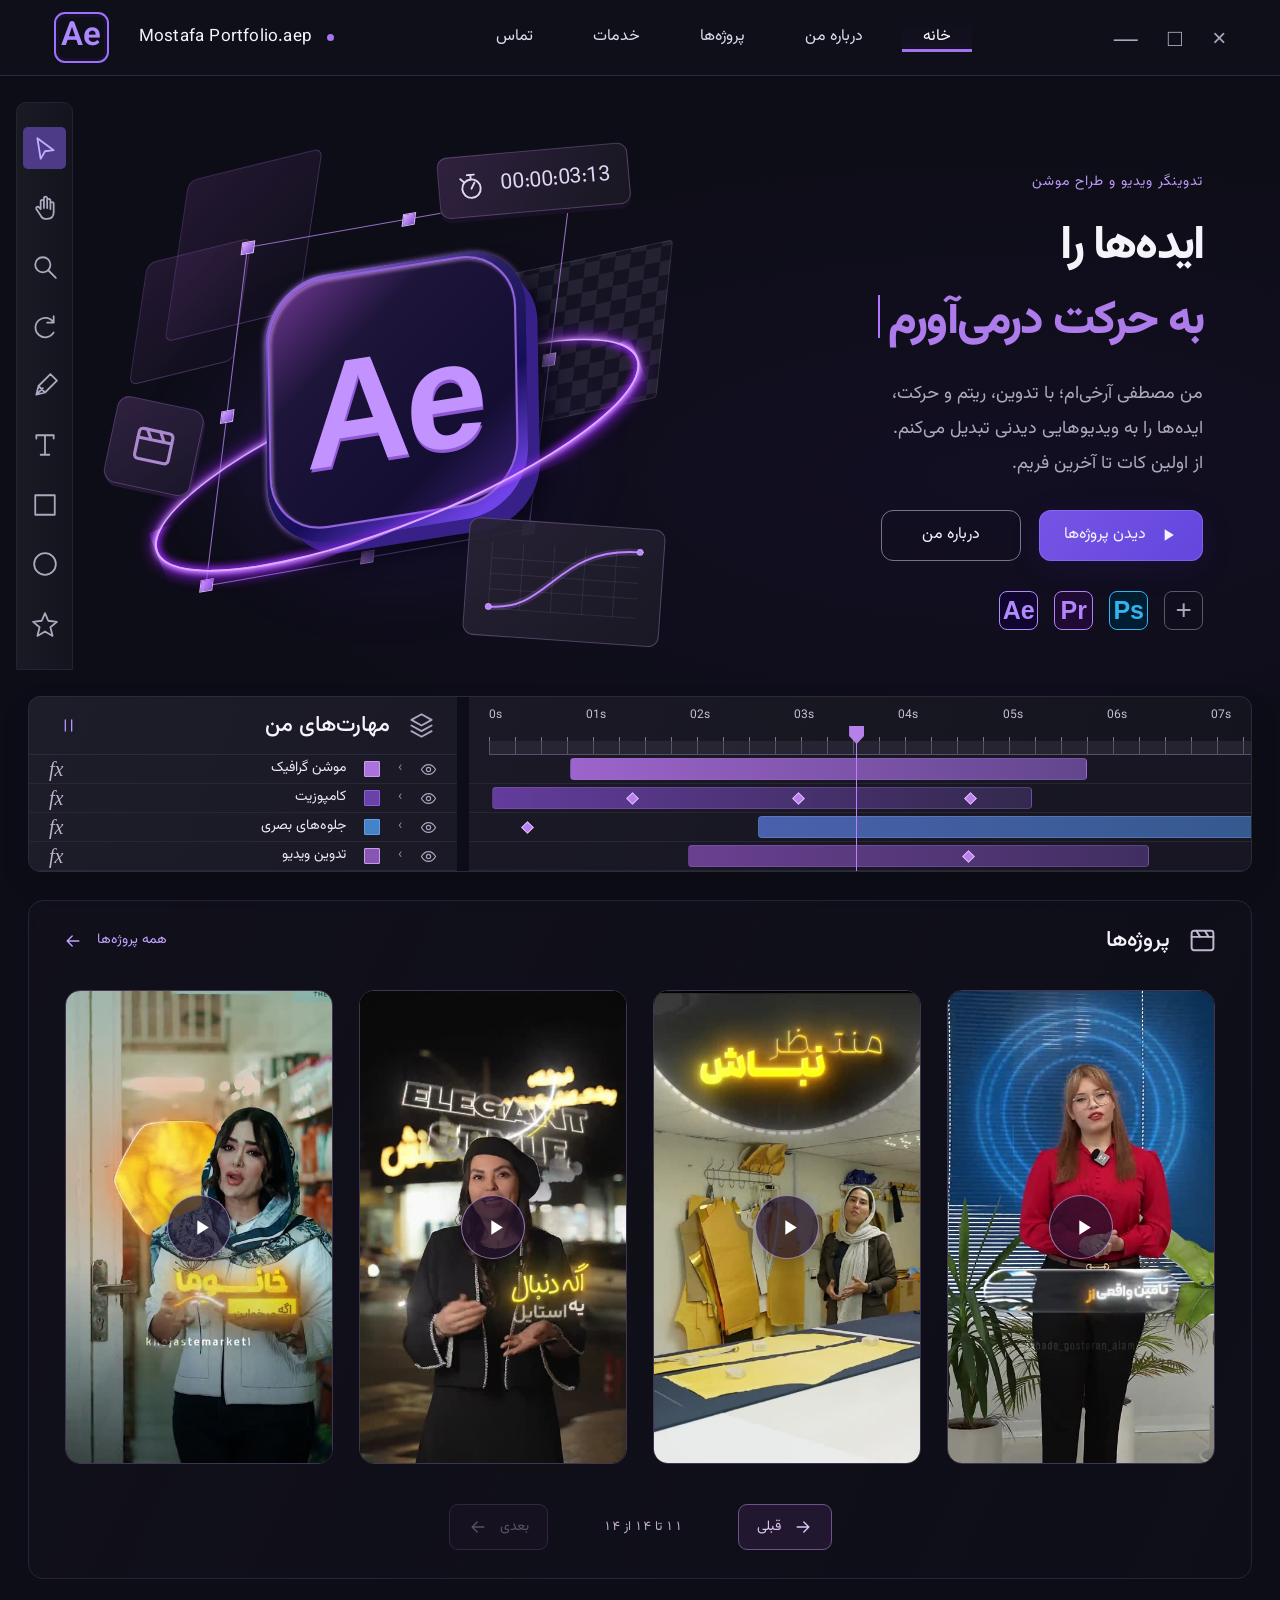
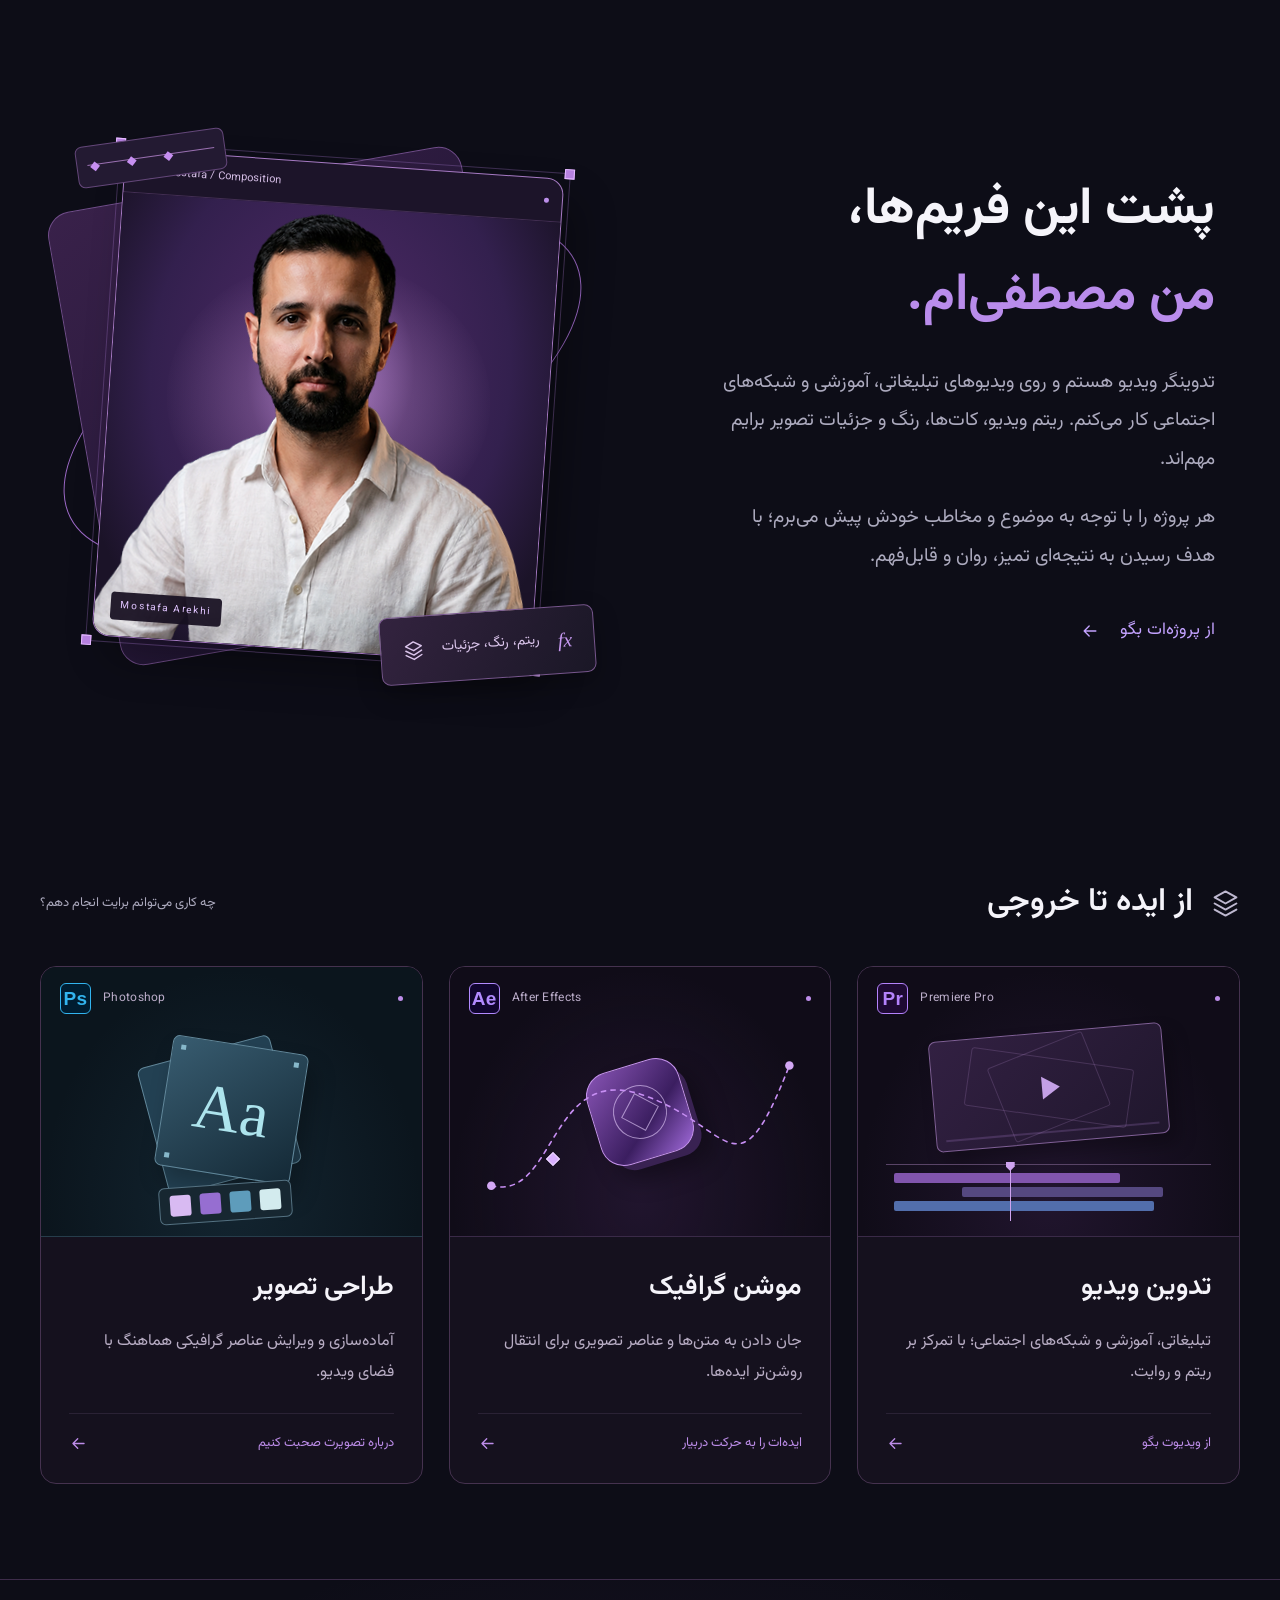
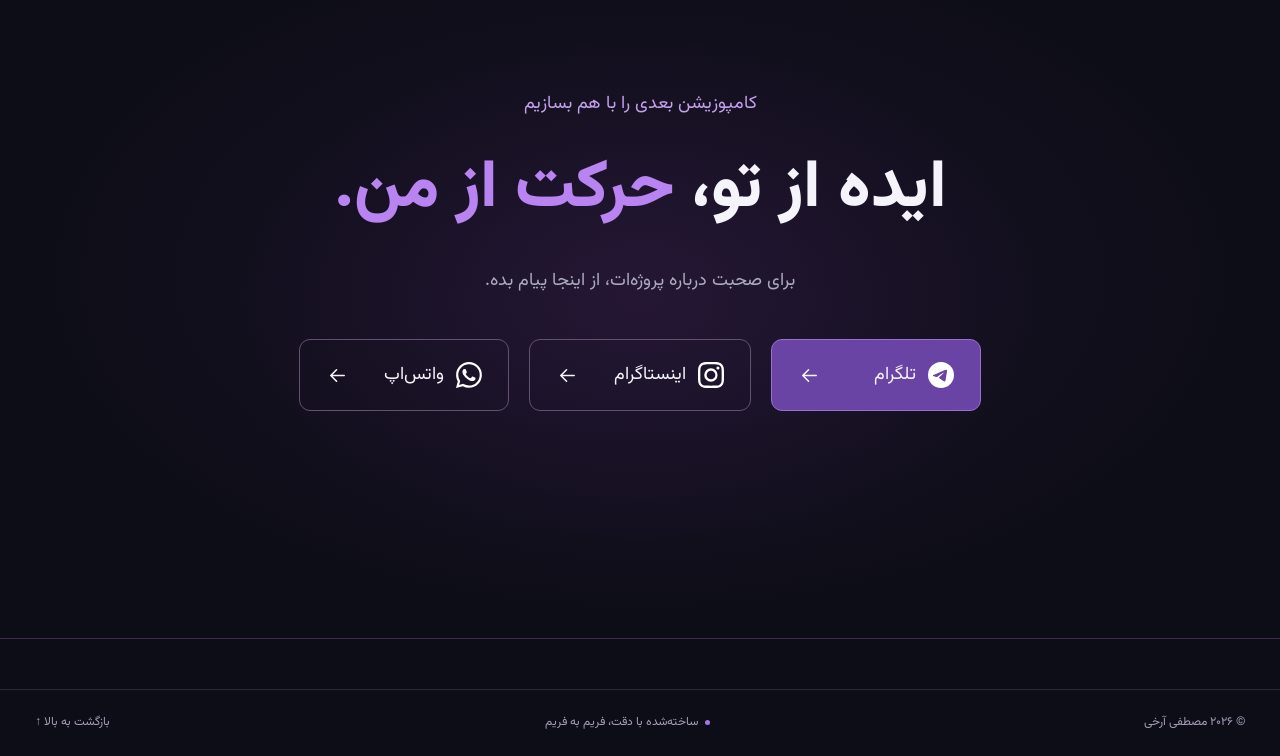
==== index.html @ 1ae645cb "Serve lighter web videos and stop inactive downloads" ====
<!doctype html>
<html lang="fa" dir="rtl"><head><meta charset="utf-8"><meta name="viewport" content="width=device-width,initial-scale=1"><meta name="description" content="پورتفولیوی مصطفی آرخی؛ تدوین ویدیو و موشن گرافیک"><meta name="theme-color" content="#0d0d17"><title>مصطفی آرخی | تدوین و موشن گرافیک</title><link rel="preconnect" href="https://fonts.googleapis.com"><link rel="preconnect" href="https://fonts.gstatic.com" crossorigin><link href="https://fonts.googleapis.com/css2?family=Vazirmatn:wght@400;500;600;700;800;900&display=swap" rel="stylesheet"><link rel="stylesheet" href="styles.css"><link rel="stylesheet" href="refinements.css?v=web-video-6"><script src="script.js?v=web-video-6" defer></script></head>
<body>
<svg class="icon-defs" xmlns="http://www.w3.org/2000/svg"><defs>
<symbol id="play" viewBox="0 0 24 24"><path d="m8 5 11 7-11 7Z"/></symbol><symbol id="pause" viewBox="0 0 24 24"><path d="M8 5v14M16 5v14"/></symbol>
<symbol id="arrow" viewBox="0 0 24 24"><path d="M19 12H5m6-6-6 6 6 6"/></symbol><symbol id="layers" viewBox="0 0 24 24"><path d="m3 7 9-5 9 5-9 5Zm0 5 9 5 9-5M3 17l9 5 9-5"/></symbol><symbol id="film" viewBox="0 0 24 24"><rect x="3" y="4" width="18" height="16" rx="2"/><path d="M3 9h18M7 4l3 5m4-5 3 5"/></symbol>
<symbol id="cursor" viewBox="0 0 24 24"><path d="m5 3 15 11-8 1-4 7Z"/></symbol><symbol id="hand" viewBox="0 0 24 24"><path d="M8 13V6a1.5 1.5 0 0 1 3 0v6-9a1.5 1.5 0 0 1 3 0v9-7a1.5 1.5 0 0 1 3 0v8-5a1.5 1.5 0 0 1 3 0v8c0 4-2 6-6 6h-2c-2 0-3-1-4-3l-4-6a1.5 1.5 0 0 1 2-2Z"/></symbol><symbol id="search" viewBox="0 0 24 24"><circle cx="10" cy="10" r="7"/><path d="m15 15 7 7"/></symbol><symbol id="pen" viewBox="0 0 24 24"><path d="m4 20 2-8L17 1l6 6-11 11Zm2-8 6 6M4 20l6-6"/></symbol><symbol id="eye" viewBox="0 0 24 24"><path d="M2 12s4-7 10-7 10 7 10 7-4 7-10 7S2 12 2 12Z"/><circle cx="12" cy="12" r="3"/></symbol><symbol id="clock" viewBox="0 0 24 24"><circle cx="12" cy="14" r="8"/><path d="M12 14l3-5M9 2h6m-3 0v4M3 5l3 3"/></symbol><symbol id="menu" viewBox="0 0 24 24"><path d="M3 6h18M3 12h18M3 18h18"/></symbol></defs></svg>
<a class="skip-link" href="#main">رفتن به محتوای اصلی</a>
<header class="app-header"><a class="brand" href="#home" aria-label="مصطفی آرخی، خانه"><span class="ae-mark" aria-hidden="true">Ae</span><span class="project-name" dir="ltr">Mostafa Portfolio.aep <i></i></span></a><button class="menu-toggle icon-button" aria-label="باز کردن منو" aria-expanded="false" aria-controls="navigation"><svg><use href="#menu"/></svg></button><nav id="navigation" aria-label="منوی اصلی"><a class="active" href="#home">خانه</a><a href="#about">درباره من</a><a href="#projects">پروژه‌ها</a><a href="#services">خدمات</a><a href="#contact">تماس</a></nav><div class="window-chrome" aria-hidden="true"><span>—</span><span>□</span><span>×</span></div></header>

<main id="main"><section class="hero" id="home" aria-labelledby="hero-title"><aside class="tool-rail" aria-hidden="true"><span class="selected"><svg><use href="#cursor"/></svg></span><span><svg><use href="#hand"/></svg></span><span><svg><use href="#search"/></svg></span><span><svg viewBox="0 0 24 24"><path d="M20 8a9 9 0 1 0 0 9M20 2v6h-6"/></svg></span><span><svg><use href="#pen"/></svg></span><span><svg viewBox="0 0 24 24"><path d="M4 6V3h16v3M12 3v18M8 21h8"/></svg></span><span><svg viewBox="0 0 24 24"><path d="M3 3h18v18H3Z"/></svg></span><span><svg viewBox="0 0 24 24"><circle cx="12" cy="12" r="10"/></svg></span><span><svg viewBox="0 0 24 24"><path d="m12 2 3 7 8 1-6 5 2 8-7-4-7 4 2-8-6-5 8-1Z"/></svg></span></aside><div class="hero-copy" dir="rtl"><p class="role-label">تدوینگر ویدیو و طراح موشن</p><h1 id="hero-title">ایده‌ها را<br><span>به حرکت درمی‌آورم<span class="type-caret" aria-hidden="true"></span></span></h1><p class="intro">من مصطفی آرخی‌ام؛ با تدوین، ریتم و حرکت،<br class="desktop-break"> ایده‌ها را به ویدیوهایی دیدنی تبدیل می‌کنم.<br class="desktop-break"> از اولین کات تا آخرین فریم.</p><div class="hero-actions"><a class="button primary" href="#projects"><svg><use href="#play"/></svg>دیدن پروژه‌ها</a><a class="button secondary" href="#about">درباره من</a></div><div class="software" aria-label="نرم‌افزارهای من"><span class="software-ae" title="After Effects">Ae</span><span class="software-pr" title="Premiere Pro">Pr</span><span class="software-ps" title="Photoshop">Ps</span><a href="#services" aria-label="مشاهده خدمات">+</a></div></div>
<div class="hero-art" aria-label="نشان سه‌بعدی افتر افکت با مدار نئونی" role="img"><div class="hero-scene"><div class="art-glow"></div><div class="floating-plane plane-one"></div><div class="floating-plane plane-two"></div><div class="checker-plane"></div><div class="selection-box"><i></i><i></i><i></i><i></i><i></i><i></i><i></i><i></i></div><div class="orbit orbit-back"></div><div class="ae-object"><div class="ae-face">Ae</div></div><div class="orbit orbit-front"></div><div class="timecode"><svg><use href="#clock"/></svg><span dir="ltr" id="art-timecode">00:00:02:16</span></div><div class="floating-film"><svg><use href="#film"/></svg></div><div class="curve-panel"><svg viewBox="0 0 220 110" fill="none"><path class="curve-grid" d="M15 10v85h190M15 30h190M15 50h190M15 70h190M55 10v85M95 10v85M135 10v85M175 10v85"/><path class="curve-shadow" d="M15 93C95 95 95 10 205 10"/><path class="curve-line" d="M15 93C95 95 95 10 205 10"/><circle cx="15" cy="93" r="4"/><circle cx="205" cy="10" r="4"/></svg></div></div></div></section>
<section class="timeline-panel" aria-labelledby="skills-title"><div class="layer-list"><div class="timeline-heading"><h2 id="skills-title"><svg><use href="#layers"/></svg>مهارت‌های من</h2><button class="timeline-play icon-button" type="button" aria-label="پخش تایم‌لاین" aria-pressed="false"><svg><use href="#play"/></svg></button></div><div class="layer"><svg><use href="#eye"/></svg><span>›</span><i></i><span>موشن گرافیک</span><em>fx</em></div><div class="layer"><svg><use href="#eye"/></svg><span>›</span><i></i><span>کامپوزیت</span><em>fx</em></div><div class="layer"><svg><use href="#eye"/></svg><span>›</span><i></i><span>جلوه‌های بصری</span><em>fx</em></div><div class="layer"><svg><use href="#eye"/></svg><span>›</span><i></i><span>تدوین ویدیو</span><em>fx</em></div></div><div class="timeline-tracks" dir="ltr"><div class="ruler"><span>0s</span><span>01s</span><span>02s</span><span>03s</span><span>04s</span><span>05s</span><span>06s</span><span>07s</span></div><div class="ruler-ticks"></div><div class="track"><div class="clip clip-one"></div></div><div class="track"><div class="clip clip-two"><i></i><i></i><i></i></div></div><div class="track"><div class="clip clip-three"></div><i class="keyframe early"></i></div><div class="track"><div class="clip clip-four"><i></i></div></div><input class="timeline-scrubber" type="range" min="0" max="210" value="76" aria-label="موقعیت تایم‌لاین"><div class="playhead" style="--position:36.19%"><span></span></div></div></section>
<section class="projects panel-section" id="projects" aria-labelledby="projects-title"><div class="section-heading"><h2 id="projects-title"><svg><use href="#film"/></svg>پروژه‌ها</h2><a class="text-link" href="#project-list">همه پروژه‌ها<svg><use href="#arrow"/></svg></a></div><div class="project-slider" role="region" aria-label="اسلایدر نمونه‌کارها" aria-roledescription="اسلایدر"><div class="project-grid" id="project-list" tabindex="0" aria-label="ویدیوهای نمونه‌کار؛ حرکت با کلیدهای چپ و راست"><article class="project-card" aria-label="نمونه‌کار Usher-01"><div class="project-media"><video poster="assets/posters/Usher-01.jpg" data-src="assets/web/Usher-01.mp4?v=web-video-6" playsinline preload="none" aria-label="پخش نمونه‌کار Usher-01"></video><button class="video-toggle" type="button" aria-label="پخش نمونه‌کار Usher-01" aria-pressed="false"><svg aria-hidden="true"><use href="#play"/></svg></button></div></article>
<article class="project-card" aria-label="نمونه‌کار Usher-03"><div class="project-media"><video poster="assets/posters/Usher-03.jpg" data-src="assets/web/Usher-03.mp4?v=web-video-6" playsinline preload="none" aria-label="پخش نمونه‌کار Usher-03"></video><button class="video-toggle" type="button" aria-label="پخش نمونه‌کار Usher-03" aria-pressed="false"><svg aria-hidden="true"><use href="#play"/></svg></button></div></article>
<article class="project-card" aria-label="نمونه‌کار Usher-04"><div class="project-media"><video poster="assets/posters/Usher-04.jpg" data-src="assets/web/Usher-04.mp4?v=web-video-6" playsinline preload="none" aria-label="پخش نمونه‌کار Usher-04"></video><button class="video-toggle" type="button" aria-label="پخش نمونه‌کار Usher-04" aria-pressed="false"><svg aria-hidden="true"><use href="#play"/></svg></button></div></article>
<article class="project-card" aria-label="نمونه‌کار Usher-09-2"><div class="project-media"><video poster="assets/posters/Usher-09-2.jpg" data-src="assets/web/Usher-09-2.mp4?v=web-video-6" playsinline preload="none" aria-label="پخش نمونه‌کار Usher-09-2"></video><button class="video-toggle" type="button" aria-label="پخش نمونه‌کار Usher-09-2" aria-pressed="false"><svg aria-hidden="true"><use href="#play"/></svg></button></div></article>
<article class="project-card" aria-label="نمونه‌کار Usher-12"><div class="project-media"><video poster="assets/posters/Usher-12.jpg" data-src="assets/web/Usher-12.mp4?v=web-video-6" playsinline preload="none" aria-label="پخش نمونه‌کار Usher-12"></video><button class="video-toggle" type="button" aria-label="پخش نمونه‌کار Usher-12" aria-pressed="false"><svg aria-hidden="true"><use href="#play"/></svg></button></div></article>
<article class="project-card" aria-label="نمونه‌کار Usher-13-2"><div class="project-media"><video poster="assets/posters/Usher-13-2.jpg" data-src="assets/web/Usher-13-2.mp4?v=web-video-6" playsinline preload="none" aria-label="پخش نمونه‌کار Usher-13-2"></video><button class="video-toggle" type="button" aria-label="پخش نمونه‌کار Usher-13-2" aria-pressed="false"><svg aria-hidden="true"><use href="#play"/></svg></button></div></article>
<article class="project-card" aria-label="نمونه‌کار Usher-14"><div class="project-media"><video poster="assets/posters/Usher-14.jpg" data-src="assets/web/Usher-14.mp4?v=web-video-6" playsinline preload="none" aria-label="پخش نمونه‌کار Usher-14"></video><button class="video-toggle" type="button" aria-label="پخش نمونه‌کار Usher-14" aria-pressed="false"><svg aria-hidden="true"><use href="#play"/></svg></button></div></article>
<article class="project-card" aria-label="نمونه‌کار Arkan-84"><div class="project-media"><video poster="assets/posters/Arkan-84.jpg" data-src="assets/web/Arkan-84.mp4?v=web-video-6" playsinline preload="none" aria-label="پخش نمونه‌کار Arkan-84"></video><button class="video-toggle" type="button" aria-label="پخش نمونه‌کار Arkan-84" aria-pressed="false"><svg aria-hidden="true"><use href="#play"/></svg></button></div></article>
<article class="project-card" aria-label="نمونه‌کار Arkan-88-2"><div class="project-media"><video poster="assets/posters/Arkan-88-2.jpg" data-src="assets/web/Arkan-88-2.mp4?v=web-video-6" playsinline preload="none" aria-label="پخش نمونه‌کار Arkan-88-2"></video><button class="video-toggle" type="button" aria-label="پخش نمونه‌کار Arkan-88-2" aria-pressed="false"><svg aria-hidden="true"><use href="#play"/></svg></button></div></article>
<article class="project-card" aria-label="نمونه‌کار Arkan-108-2"><div class="project-media"><video poster="assets/posters/Arkan-108-2.jpg" data-src="assets/web/Arkan-108-2.mp4?v=web-video-6" playsinline preload="none" aria-label="پخش نمونه‌کار Arkan-108-2"></video><button class="video-toggle" type="button" aria-label="پخش نمونه‌کار Arkan-108-2" aria-pressed="false"><svg aria-hidden="true"><use href="#play"/></svg></button></div></article>
<article class="project-card" aria-label="نمونه‌کار Arkan-116"><div class="project-media"><video poster="assets/posters/Arkan-116.jpg" data-src="assets/web/Arkan-116.mp4?v=web-video-6" playsinline preload="none" aria-label="پخش نمونه‌کار Arkan-116"></video><button class="video-toggle" type="button" aria-label="پخش نمونه‌کار Arkan-116" aria-pressed="false"><svg aria-hidden="true"><use href="#play"/></svg></button></div></article>
<article class="project-card" aria-label="نمونه‌کار Arkan-118"><div class="project-media"><video poster="assets/posters/Arkan-118.jpg" data-src="assets/web/Arkan-118.mp4?v=web-video-6" playsinline preload="none" aria-label="پخش نمونه‌کار Arkan-118"></video><button class="video-toggle" type="button" aria-label="پخش نمونه‌کار Arkan-118" aria-pressed="false"><svg aria-hidden="true"><use href="#play"/></svg></button></div></article>
<article class="project-card" aria-label="نمونه‌کار Arkan-120"><div class="project-media"><video poster="assets/posters/Arkan-120.jpg" data-src="assets/web/Arkan-120.mp4?v=web-video-6" playsinline preload="none" aria-label="پخش نمونه‌کار Arkan-120"></video><button class="video-toggle" type="button" aria-label="پخش نمونه‌کار Arkan-120" aria-pressed="false"><svg aria-hidden="true"><use href="#play"/></svg></button></div></article>
<article class="project-card" aria-label="نمونه‌کار Arkan-122"><div class="project-media"><video poster="assets/posters/Arkan-122.jpg" data-src="assets/web/Arkan-122.mp4?v=web-video-6" playsinline preload="none" aria-label="پخش نمونه‌کار Arkan-122"></video><button class="video-toggle" type="button" aria-label="پخش نمونه‌کار Arkan-122" aria-pressed="false"><svg aria-hidden="true"><use href="#play"/></svg></button></div></article></div><div class="slider-controls"><button class="project-prev" type="button" aria-label="نمونه‌کارهای قبلی" aria-controls="project-list"><svg aria-hidden="true"><use href="#arrow"/></svg><span>قبلی</span></button><span class="project-position" role="status" aria-live="polite" aria-atomic="true"></span><button class="project-next" type="button" aria-label="نمونه‌کارهای بعدی" aria-controls="project-list"><span>بعدی</span><svg aria-hidden="true"><use href="#arrow"/></svg></button></div></div><p class="video-feedback" role="status" aria-live="polite"></p></section>
<section class="about-section" id="about"><div class="about-art"><div class="about-orbit" aria-hidden="true"></div><div class="about-backplate" aria-hidden="true"></div><div class="about-portrait"><div class="portrait-toolbar"><svg aria-hidden="true"><use href="#film"/></svg><span dir="ltr">Mostafa / Composition</span><i></i></div><div class="portrait-photo"><img src="assets/mostafa.png" alt="مصطفی آرخی" loading="lazy" width="443" height="527"></div><span class="portrait-name" dir="ltr">Mostafa Arekhi</span><div class="portrait-handles" aria-hidden="true"><i></i><i></i><i></i><i></i></div></div><div class="about-layer" aria-hidden="true"><svg><use href="#layers"/></svg><span>ریتم، رنگ، جزئیات</span><span class="layer-fx">fx</span></div><div class="about-keyframes" aria-hidden="true"><span></span><i></i><i></i><i></i></div></div><div class="about-copy"><h2>پشت این فریم‌ها،<br><span>من مصطفی‌ام.</span></h2><p>تدوینگر ویدیو هستم و روی ویدیوهای تبلیغاتی، آموزشی و شبکه‌های اجتماعی کار می‌کنم. ریتم ویدیو، کات‌ها، رنگ و جزئیات تصویر برایم مهم‌اند.</p><p>هر پروژه را با توجه به موضوع و مخاطب خودش پیش می‌برم؛ با هدف رسیدن به نتیجه‌ای تمیز، روان و قابل‌فهم.</p><a class="text-link" href="#contact">از پروژه‌ات بگو<svg><use href="#arrow"/></svg></a></div></section>
<section class="services panel-section" id="services"><div class="section-heading"><h2><svg><use href="#layers"/></svg>از ایده تا خروجی</h2><span class="section-note">چه کاری می‌توانم برایت انجام دهم؟</span></div><div class="service-list">
<div class="service-card editing-service"><div class="service-visual" aria-hidden="true"><div class="service-windowbar"><span class="app-icon software-pr">Pr</span><span>Premiere Pro</span><i></i></div><div class="editing-preview"><div class="preview-screen"><svg><use href="#play"/></svg><span class="screen-corner"></span></div><div class="preview-timeline"><i></i><i></i><i></i><span></span></div></div></div><div class="service-body"><h3>تدوین ویدیو</h3><p>تبلیغاتی، آموزشی و شبکه‌های اجتماعی؛ با تمرکز بر ریتم و روایت.</p><a href="#contact">از ویدیوت بگو<svg><use href="#arrow"/></svg></a></div></div>
<div class="service-card motion-service"><div class="service-visual" aria-hidden="true"><div class="service-windowbar"><span class="app-icon software-ae">Ae</span><span>After Effects</span><i></i></div><div class="motion-preview"><div class="motion-tile"></div><svg viewBox="0 0 320 180"><path class="motion-path" d="M20 140C80 155 74 26 160 54S250 156 300 27"/><circle cx="20" cy="140" r="4"/><circle cx="300" cy="27" r="4"/></svg><div class="motion-node"></div></div></div><div class="service-body"><h3>موشن گرافیک</h3><p>جان دادن به متن‌ها و عناصر تصویری برای انتقال روشن‌تر ایده‌ها.</p><a href="#contact">ایده‌ات را به حرکت دربیار<svg><use href="#arrow"/></svg></a></div></div>
<div class="service-card design-service"><div class="service-visual" aria-hidden="true"><div class="service-windowbar"><span class="app-icon software-ps">Ps</span><span>Photoshop</span><i></i></div><div class="design-preview"><div class="design-sheet sheet-back"></div><div class="design-sheet sheet-front"><span>Aa</span><i></i><i></i><i></i></div><div class="design-swatches"><i></i><i></i><i></i><i></i></div></div></div><div class="service-body"><h3>طراحی تصویر</h3><p>آماده‌سازی و ویرایش عناصر گرافیکی هماهنگ با فضای ویدیو.</p><a href="#contact">درباره تصویرت صحبت کنیم<svg><use href="#arrow"/></svg></a></div></div>
</div></section>
<section class="contact-section" id="contact"><div class="contact-light" aria-hidden="true"></div><p>کامپوزیشن بعدی را با هم بسازیم</p><h2>ایده از تو، <span>حرکت از من.</span></h2><p>برای صحبت درباره پروژه‌ات، از اینجا پیام بده.</p><div class="contact-links"><a href="https://t.me/mustafa_arekhi" target="_blank" rel="noopener"><span class="contact-label"><img src="assets/telegram-brand.svg" alt="" width="26" height="26">تلگرام</span><svg><use href="#arrow"/></svg></a><a href="https://instagram.com/mostafa.arekhi" target="_blank" rel="noopener"><span class="contact-label"><img src="assets/instagram-brand.svg" alt="" width="26" height="26">اینستاگرام</span><svg><use href="#arrow"/></svg></a><a href="https://wa.me/989331455161" target="_blank" rel="noopener"><span class="contact-label"><img src="assets/whatsapp-brand.svg" alt="" width="26" height="26">واتس‌اپ</span><svg><use href="#arrow"/></svg></a></div></section></main><footer><span>© <span id="year">۲۰۲۶</span> مصطفی آرخی</span><span class="footer-status"><i></i>ساخته‌شده با دقت، فریم به فریم</span><a href="#home">بازگشت به بالا ↑</a></footer></body></html>
---- styles.css ----
:root{color-scheme:dark;--bg:#0d0d17;--line:#2b2a3b;--text:#f5f4fa;--muted:#acaabe;--purple:#b485ff;--font:'Vazirmatn',sans-serif}*{box-sizing:border-box}html{scroll-behavior:smooth;scroll-padding-top:94px}body{margin:0;background:var(--bg);color:var(--text);font-family:var(--font);font-size:16px;line-height:1.8}a{color:inherit;text-decoration:none}button,input{font:inherit}button,a,input{-webkit-tap-highlight-color:transparent}button{cursor:pointer;color:inherit}svg{width:24px;height:24px;fill:none;stroke:currentColor;stroke-width:1.65;stroke-linecap:round;stroke-linejoin:round;flex-shrink:0}::selection{background:#7750b9;color:#fff}:focus-visible{outline:2px solid #c99cff;outline-offset:6px}::-webkit-scrollbar{width:8px}::-webkit-scrollbar-track{background:var(--bg)}::-webkit-scrollbar-thumb{background:#474058;border-radius:6px}.icon-defs{position:absolute;width:0;height:0;overflow:hidden}.skip-link{position:fixed;top:-80px;right:20px;z-index:100;background:#7550e8;padding:10px 20px}.skip-link:focus{top:12px}.app-header{height:76px;border-bottom:1px solid var(--line);display:flex;align-items:center;padding:0 4.2%;gap:42px;background:#11111bed;position:sticky;top:0;z-index:20;direction:ltr;backdrop-filter:blur(16px)}.brand{display:flex;align-items:center;gap:30px;white-space:nowrap}.ae-mark{display:grid;place-items:center;width:55px;height:51px;border:2px solid #9b72ff;border-radius:11px;box-shadow:inset 0 0 0 3px #161029;color:#ac89ff;font-size:33px;font-weight:600;line-height:1}.project-name{font-size:17px;letter-spacing:.2px}.project-name i,.footer-status i{display:inline-block;width:7px;height:7px;border-radius:50%;background:#a575ed;margin-left:10px}.app-header nav{display:flex;justify-content:center;align-self:stretch;gap:18px;margin:auto;direction:rtl}.app-header nav a{display:flex;align-items:center;padding:0 21px;position:relative;color:#dedce8;font-size:16px}.app-header nav a:after{content:'';height:3px;position:absolute;bottom:0;left:0;right:0;background:#a373ef;transform:scaleX(0);transition:transform .25s}.app-header nav a.active{background:linear-gradient(0deg,#6e41b511,transparent);color:#fff}.app-header nav a:hover:after,.app-header nav a.active:after{transform:scaleX(1)}.window-chrome{display:flex;gap:30px;color:#aaa8bd;font-family:sans-serif;font-size:24px}.icon-button{display:grid;place-items:center;background:transparent;border:0;padding:8px;border-radius:6px}.icon-button:hover{background:#ffffff0c}.menu-toggle{display:none}.tool-rail{position:absolute;top:101px;left:13px;width:59px;min-height:calc(100vh - 101px);background:linear-gradient(90deg,#1a1a24,#14141e);border:1px solid #24232f;border-radius:10px 10px 0 0;display:flex;align-items:center;flex-direction:column;gap:8px;padding:12px 7px;color:#aaaabe}.tool-rail>span{width:43px;height:42px;display:grid;place-items:center}.tool-rail svg{width:26px;height:26px}.tool-rail .selected{background:#4d3b87;color:#c4acff;border-radius:5px}main,footer{margin-left:78px}.hero{display:grid;grid-template-columns:1fr 1.1fr;direction:ltr;min-height:570px;max-width:1530px;margin:auto;padding:56px 5.5% 34px;position:relative;overflow:hidden;background:radial-gradient(ellipse at 78% 65%,#4d1c9318,transparent 60%)}.hero-copy{z-index:2;text-align:right;padding-top:12px;align-self:center}.role-label{color:#bd99f8;font-size:14px;letter-spacing:1px;margin:0 0 15px}.hero h1{font-size:clamp(36px,3.9vw,61px);line-height:1.6;letter-spacing:-1.8px;margin:0 0 17px;font-weight:800;white-space:nowrap}.hero h1>span{color:#ae7bea}.type-caret{display:inline-block;width:2px;height:.92em;background:#b076ff;margin-right:8px;vertical-align:-5px;animation:blink 1.2s step-end infinite}.intro{font-size:18px;line-height:1.95;color:var(--muted);margin:0 0 28px}.hero-actions{display:flex;gap:18px}.button{display:inline-flex;justify-content:center;align-items:center;gap:12px;padding:10px 25px;border-radius:12px;min-height:51px;font-size:16px;transition:background .2s,transform .2s}.button:hover{transform:translateY(-3px)}.primary{background:linear-gradient(130deg,#7654e4,#6446de);box-shadow:inset 0 0 0 1px #9c80ff75,0 7px 30px #4523ad25}.primary svg{width:20px;fill:currentColor;stroke:none}.secondary{border:1px solid #77738c;min-width:140px}.secondary:hover{background:#ffffff08}.software{display:flex;gap:16px;margin-top:30px;direction:ltr;justify-content:flex-end}.software>*,.app-icon{display:grid;place-items:center;width:39px;height:39px;border:1px solid currentColor;border-radius:8px;font-size:25px;line-height:1;font-family:Arial,sans-serif;font-weight:600}.software-ae{color:#b28aff;background:#10052e}.software-pr{color:#b482fc;background:#1e0a33}.software-ps{color:#32b4ef;background:#001d31}.software a{color:#aaa6bd;border-color:#5c566e;font-weight:400;font-size:28px}.software a:hover{color:#fff}.hero-art{position:relative;height:465px;align-self:center;isolation:isolate;margin-right:-45px;margin-left:15px;direction:ltr;perspective:1000px}.art-glow{position:absolute;inset:23% 5% 0;background:radial-gradient(ellipse,#6834dd30,transparent 65%);filter:blur(20px)}.ae-object{position:absolute;width:248px;height:248px;top:111px;left:28%;transform:rotate(-9deg) skew(-8deg);border-radius:58px;background:linear-gradient(150deg,#a773ed,#292165 36%,#170e5a 64%,#7043e9 92%);box-shadow:14px 16px 0 -3px #382089,21px 24px 24px #090717,0 1px 6px #ba88ff;animation:float 7s ease-in-out infinite}.ae-face{position:absolute;inset:3px 9px 12px 2px;border:2px solid #9261db;border-radius:55px;display:grid;place-items:center;background:linear-gradient(140deg,#6f3792,#1d153a 30%,#140e32 75%,#372074);font-family:Arial,sans-serif;font-size:140px;font-weight:600;color:#c292ff;text-shadow:1px 3px 0 #8f58d5;letter-spacing:-6px;box-shadow:inset 2px 2px 3px #e9afff70}.orbit{position:absolute;z-index:3;width:94%;height:130px;left:5%;top:225px;transform:rotate(-22deg);border-radius:50%;border:2px solid #dbabff;box-shadow:0 0 6px #dca5ff,0 0 17px #9b24ff,inset 0 0 9px #9d27ff;pointer-events:none}.orbit-back{z-index:-1}.orbit-front{clip-path:polygon(0 35%,100% 35%,100% 100%,0 100%)}.selection-box{position:absolute;top:66px;left:22%;width:57%;height:322px;border:1px solid #936ec5;transform:rotate(7deg) skewY(-17deg);z-index:-1}.selection-box i{position:absolute;width:12px;height:12px;border:1px solid #deb7ff;background:linear-gradient(130deg,#dbadff,#8552da);margin:-6px}.selection-box i:nth-child(1){top:0;left:0}.selection-box i:nth-child(2){top:0;left:50%}.selection-box i:nth-child(3){top:0;left:100%}.selection-box i:nth-child(4){top:50%;left:0}.selection-box i:nth-child(5){top:50%;left:100%}.selection-box i:nth-child(6){top:100%;left:0}.selection-box i:nth-child(7){top:100%;left:50%}.selection-box i:nth-child(8){top:100%;left:100%}.floating-plane{position:absolute;width:128px;height:145px;border:1px solid #b27ae33a;background:linear-gradient(140deg,#78429436,#34275d10);border-radius:8px;transform:skewY(-22deg) rotate(9deg);z-index:-2}.plane-one{top:20px;left:12%}.plane-two{top:100px;left:5%;width:100px;height:110px}.checker-plane{position:absolute;right:0;top:104px;width:160px;height:150px;background:repeating-conic-gradient(#66627a40 0% 25%,#302e4630 0% 50%) 50%/28px 28px;transform:rotate(6deg) skewY(-18deg);border:1px solid #7b708344;border-radius:4px;z-index:-2}.timecode{position:absolute;right:6%;top:3px;display:flex;align-items:center;gap:15px;border:1px solid #9976b15e;padding:10px 17px;background:linear-gradient(115deg,#30213f,#171721);border-radius:10px;transform:rotate(-5deg);color:#e0d8f2;font-size:20px;box-shadow:0 4px 0 #181126;font-variant-numeric:tabular-nums}.timecode svg{width:26px;height:26px}.floating-film{position:absolute;top:240px;left:0;width:83px;height:83px;display:grid;place-items:center;background:linear-gradient(135deg,#50346685,#1a172a);border:1px solid #b482e04a;border-radius:12px;transform:rotate(12deg);box-shadow:2px 3px 0 #49295e66;color:#ac88ce}.floating-film svg{width:43px;height:43px}.curve-panel{position:absolute;right:0;bottom:0;width:185px;height:111px;border:1px solid #8e73ac70;background:linear-gradient(135deg,#2a2437e8,#191824);border-radius:10px;padding:11px;transform:rotate(4deg);z-index:4}.curve-panel svg{width:100%;height:100%;stroke:none}.curve-grid{stroke:#88819b35;stroke-width:1}.curve-line{stroke:#bf83ff;stroke-width:2.5}.curve-shadow{stroke:#b584fc2e;stroke-width:9}.curve-panel circle{fill:#be87fd;stroke:#e8caff;stroke-width:.5}
.timeline-panel{display:grid;grid-template-columns:35% 65%;direction:ltr;border:1px solid var(--line);border-radius:11px 0 0 7px;background:linear-gradient(110deg,#1d1c29,#14141e);overflow:hidden;margin:0 0 23px;box-shadow:0 12px 28px #0002}.timeline-heading{height:58px;display:flex;justify-content:space-between;align-items:center;padding:0 22px;direction:rtl;border-bottom:1px solid var(--line)}h2{font-size:22px;font-weight:500;margin:0}.timeline-heading h2,.section-heading h2{display:flex;align-items:center;gap:18px}.timeline-heading h2 svg{color:#aaa6be;width:27px;height:27px}.timeline-play{color:#b993fa}.timeline-play svg{width:19px;height:19px}.layer{display:flex;align-items:center;height:29px;border-bottom:1px solid #292735;gap:18px;padding:0 20px;color:#ece9f6;direction:rtl;font-size:14px}.layer svg{width:17px;height:17px;color:#aaa4bf}.layer>span:first-of-type{color:#928ba4}.layer i{width:16px;height:16px;background:#ad71dd;border:1px solid #c59de9;border-radius:1px}.layer:nth-child(3) i{background:#6942a8;border-color:#8f5bdd}.layer:nth-child(4) i{background:#4383c7;border-color:#629dea}.layer:nth-child(5) i{background:#8855b2}.layer em{margin-right:auto;color:#bdb4cd;font-family:Georgia,serif;font-size:20px}.timeline-tracks{position:relative;border-left:12px solid var(--bg);overflow:hidden}.ruler{display:flex;justify-content:space-between;height:40px;padding:8px 20px 0;color:#c6c0d4;font-size:12px}.ruler-ticks{height:18px;margin-left:20px;background:repeating-linear-gradient(90deg,#7e738d 0 1px,transparent 1px 26px);border-bottom:1px solid #5a506b;position:relative}.ruler-ticks:after{content:'';position:absolute;inset:4px 0 0;background:#37334280}.track{position:relative;height:29px;border-bottom:1px solid #282535;background:linear-gradient(90deg,transparent,#29223d20)}.clip{position:absolute;height:22px;top:3px;border-radius:4px;border:1px solid #9d72d14d;background:linear-gradient(90deg,#9d64cb,#62468d)}.clip-one{left:13%;width:66%}.clip-two{left:3%;width:69%;background:linear-gradient(90deg,#633c9c,#33294d)}.clip-three{left:37%;width:71%;background:linear-gradient(90deg,#4a60ac,#31598a);border-color:#8193db66}.clip-four{left:28%;width:59%;background:linear-gradient(90deg,#694091,#402e60)}.clip i,.keyframe{position:absolute;width:9px;height:9px;transform:rotate(45deg);background:#b780eb;border:1px solid #debbff;top:6px}.clip i:nth-child(1){left:25%}.clip i:nth-child(2){left:56%}.clip i:nth-child(3){left:88%}.clip-four i{left:60%!important}.early{left:7%;top:10px}.playhead{position:absolute;top:41px;bottom:0;left:var(--position);width:1px;background:#bc7dff;pointer-events:none;z-index:2}.playhead span{position:absolute;top:-12px;left:-7px;width:15px;height:18px;background:#b680eb;clip-path:polygon(0 0,100% 0,100% 55%,50% 100%,0 55%)}.timeline-scrubber{position:absolute;top:37px;left:0;width:100%;height:22px;opacity:0;cursor:ew-resize;z-index:3;margin:0}.timeline-tracks:focus-within{outline:2px solid #bb85f3;outline-offset:-2px}.panel-section{margin:0 28px 36px 0;border:1px solid #262432;border-radius:15px;padding:20px 34px 28px;background:linear-gradient(115deg,#14131d80,#11101a55)}.section-heading{display:flex;align-items:center;justify-content:space-between;margin-bottom:24px}.section-heading h2 svg{width:29px;height:29px;color:#beb8d0}.text-link{color:#c3a2ff;font-size:14px;display:inline-flex;align-items:center;gap:14px}.text-link svg{width:20px}.text-link:hover{color:#eee0ff}.project-grid{display:grid;grid-template-columns:repeat(3,minmax(0,1fr));gap:22px;direction:ltr}.project-card{border:1px solid #40344f;border-radius:17px;overflow:hidden;background:#15111e;transition:transform .25s,border-color .25s;direction:rtl}.project-card:hover{transform:translateY(-5px);border-color:#9973ca}.project-media{position:relative;aspect-ratio:1.65;background:radial-gradient(ellipse at 50% 70%,#4d217b,#170d2b 70%);overflow:hidden}.project-media video{width:100%;height:100%;object-fit:cover;display:block}.project-badge{position:absolute;top:12px;right:12px;display:grid;place-items:center;width:30px;height:30px;border:1px solid #ab6fe0;border-radius:5px;background:#17072e;color:#bf8afa;font-family:Arial,sans-serif;font-size:20px}.project-play{position:absolute;top:50%;left:50%;transform:translate(-50%,-50%);display:grid;place-items:center;width:51px;height:51px;border:1px solid #b399d370;border-radius:50%;background:#1c102dcc;color:#eee1ff;transition:background .2s,opacity .2s}.project-play svg{width:22px;fill:currentColor;stroke:none}.project-play:hover{background:#7645bc}.project-card.is-playing .project-play{opacity:0;pointer-events:none}.project-media video[controls]{object-fit:contain;background:#08060d}.project-meta{display:flex;align-items:center;justify-content:space-between;padding:15px 18px;gap:8px}.project-meta p{font-size:11px;color:#ac99bf;margin:0 0 4px}.project-meta h3{font-size:16px;margin:0;font-weight:500}.project-meta>span{font-size:11px;color:#a79bb6}.video-feedback{color:#e5bfff;font-size:14px;margin:0}.video-feedback:not(:empty){margin-top:14px}.about-section{max-width:1050px;margin:85px auto 95px;padding:0 45px;display:grid;grid-template-columns:.8fr 1.2fr;gap:90px;align-items:center;direction:ltr}.about-copy{direction:rtl}.about-copy h2{font-size:35px;font-weight:700;line-height:1.7;margin-bottom:20px}.about-copy h2 span{color:#b98ceb}.about-copy p{color:var(--muted);font-size:16px;line-height:2}.about-copy .text-link{margin-top:10px}.about-portrait{position:relative;isolation:isolate;border-bottom:1px solid #755290;max-width:330px;background:radial-gradient(ellipse at 50% 85%,#67358a55,transparent 68%)}.about-portrait img{width:100%;height:auto;max-height:350px;object-fit:contain;display:block}.about-portrait>span{position:absolute;bottom:15px;left:20px;font-size:12px;letter-spacing:2px;color:#d1a9f6}.section-note{font-size:13px;color:var(--muted)}.service-list{display:grid;grid-template-columns:repeat(3,1fr);gap:30px}.service-list>div{padding:12px 0 5px}.service-list>div+div{border-right:1px solid var(--line);padding-right:30px}.app-icon{float:left;margin:6px 0 0 15px}.service-list h3{font-size:19px;font-weight:500;margin:0 0 12px}.service-list p{font-size:14px;line-height:2;color:var(--muted);margin:0;max-width:33ch}.contact-section{position:relative;text-align:center;padding:70px 30px 80px;overflow:hidden;isolation:isolate}.contact-section>p:first-of-type{font-size:14px;color:#c4a1ed}.contact-section h2{font-size:52px;font-weight:800;line-height:1.6;margin:15px 0}.contact-section h2 span{color:#b984f1}.contact-section p{color:var(--muted);font-size:15px}.contact-light{position:absolute;z-index:-1;inset:5% 15%;background:radial-gradient(ellipse,#592c8127,transparent 65%)}.contact-links{display:flex;justify-content:center;gap:18px;margin-top:28px}.contact-links a{display:flex;gap:35px;align-items:center;padding:10px 20px;border:1px solid #645073;border-radius:8px;font-size:14px;transition:background .2s}.contact-links a:first-child{background:#6944a4;border-color:#9871d0}.contact-links a:hover{background:#7149a2}.contact-links svg{width:17px}footer{display:flex;justify-content:space-between;gap:20px;border-top:1px solid var(--line);padding:22px 35px;color:#a79cb8;font-size:12px}.footer-status i{width:5px;height:5px;margin-left:7px}footer a:hover{color:#d4b6ff}@keyframes float{50%{transform:translateY(-9px) rotate(-7deg) skew(-8deg)}}@keyframes blink{50%{opacity:0}}
@media(min-width:1600px){.hero{min-height:640px}.hero-art{transform:scale(1.13)}}
@media(max-width:1200px){.app-header{padding:0 25px;gap:20px}.brand{gap:17px}.project-name{font-size:14px}.app-header nav{gap:0}.app-header nav a{padding:0 17px}.window-chrome{display:none}.hero{padding:45px 4% 32px;min-height:540px;grid-template-columns:1fr 1fr}.hero h1{font-size:42px}.hero-art{transform:scale(.88);transform-origin:center right;margin-left:-45px;margin-right:-20px}.hero-copy{padding-top:0}.intro{font-size:16px}.timeline-panel{grid-template-columns:37% 63%}.layer{gap:12px}.project-meta>span{display:none}.panel-section{padding:20px 23px 25px}.service-list{gap:20px}.service-list>div+div{padding-right:20px}}
@media(max-width:900px){.app-header nav a{font-size:14px;padding:0 13px}.brand{gap:12px}.ae-mark{width:45px;height:43px;font-size:28px}.project-name{font-size:12px}.tool-rail{left:8px;width:45px;padding:10px 3px}.tool-rail>span{width:35px;height:36px}.tool-rail svg{width:22px;height:22px}main,footer{margin-left:60px}.hero{min-height:520px;padding:25px 4%}.hero h1{font-size:34px;letter-spacing:-1px}.hero-art{transform:scale(.75);margin-left:-100px}.role-label{font-size:12px}.intro{font-size:14px}.hero-actions{gap:10px}.button{font-size:13px;padding:10px 17px;min-width:0;min-height:46px}.timeline-heading{padding:0 14px}h2{font-size:19px}.timeline-heading h2{gap:10px}.layer{padding:0 12px;font-size:12px;gap:10px}.layer>span:first-of-type{display:none}.layer i{width:12px;height:12px}.project-grid{gap:14px}.project-meta{padding:12px}.project-meta h3{font-size:13px}.about-section{gap:40px;padding:0 35px}.about-copy h2{font-size:29px}.about-copy p{font-size:14px}.service-list{grid-template-columns:1fr}.service-list>div+div{border-right:0;border-top:1px solid var(--line);padding:18px 0 0}.service-list p{max-width:60ch}.section-note{font-size:11px}.footer-status{display:none}}
@media(max-width:640px){html{scroll-padding-top:80px}.app-header{height:67px;padding:0 20px;justify-content:space-between}.brand{gap:14px}.project-name{font-size:13px}.ae-mark{width:43px;height:42px}.menu-toggle{display:grid}.app-header nav{display:none;position:absolute;top:66px;right:0;left:0;background:#161420;border-bottom:1px solid #4c3a67;padding:12px 20px;box-shadow:0 20px 30px #0005}.app-header nav.open{display:flex;flex-direction:column;gap:3px}.app-header nav a{padding:10px 14px;font-size:15px}.app-header nav a:after{width:2px;right:0;left:auto;top:10px;bottom:10px;height:auto}.tool-rail{display:none}main,footer{margin-left:0}.hero{display:flex;flex-direction:column;padding:25px 24px 30px;gap:0;overflow:hidden}.hero-copy{order:1;align-self:stretch;padding-top:10px}.role-label{font-size:12px;margin-bottom:10px}.hero h1{font-size:clamp(33px,8.1vw,48px);line-height:1.65;white-space:normal;margin-bottom:12px}.intro{font-size:15px;margin-bottom:23px}.desktop-break{display:none}.hero-actions{gap:14px}.button{font-size:14px;padding:10px 21px}.software{margin-top:24px;gap:13px}.software>*{width:34px;height:34px;font-size:23px}.hero-art{order:2;width:360px;max-width:none;flex-shrink:0;height:350px;transform:scale(.83);transform-origin:top center;margin:28px -16px -50px;align-self:center}.ae-object{left:20%;top:80px;width:220px;height:220px;border-radius:52px}.ae-face{font-size:125px;border-radius:48px}.selection-box{left:13%;top:54px;width:68%;height:273px}.timecode{top:0;right:0;font-size:16px;padding:8px 12px}.checker-plane{width:112px;height:130px;top:95px;right:-7%}.plane-one{left:0;top:20px;width:100px}.plane-two{left:-10%;top:100px}.floating-film{left:-4%;top:225px;width:68px;height:68px}.curve-panel{right:-4%;bottom:0;width:151px;height:89px}.orbit{left:-7%;width:114%;top:198px;height:105px}.timeline-panel{grid-template-columns:43% 57%;margin:8px 14px 24px;border-radius:10px}.timeline-heading{height:50px;padding:0 9px}.timeline-heading h2{font-size:13px;gap:6px}.timeline-heading h2 svg{width:19px;height:19px}.timeline-play{padding:4px}.timeline-play svg{width:16px;height:16px}.layer{height:28px;font-size:10px;gap:7px;padding:0 8px}.layer svg{width:13px;height:13px}.layer i{width:10px;height:10px}.layer em{font-size:15px}.timeline-tracks{border-left-width:5px}.ruler{height:34px;padding:6px 6px 0;font-size:9px}.ruler span:nth-child(even){display:none}.ruler-ticks{height:16px;margin-left:6px}.track{height:28px}.clip{height:21px}.playhead{top:34px}.timeline-scrubber{top:30px}.panel-section{margin:0 14px 25px;padding:18px 16px;border-radius:12px}.section-heading{margin-bottom:20px}.section-heading h2{font-size:18px;gap:10px}.section-heading h2 svg{width:24px;height:24px}.text-link{font-size:12px;gap:8px}.project-grid{grid-template-columns:1fr;gap:20px}.project-media{aspect-ratio:1.6}.project-meta{padding:15px 16px}.project-meta h3{font-size:16px}.project-meta>span{display:block}.project-play{width:49px;height:49px}.about-section{grid-template-columns:1fr;gap:26px;margin:55px auto;padding:0 28px}.about-portrait{max-width:240px;justify-self:center}.about-copy h2{font-size:30px}.about-copy p{font-size:15px}.section-note{display:none}.service-list{gap:18px}.service-list p{font-size:13px}.service-list h3{font-size:17px}.contact-section{padding:35px 25px 55px}.contact-section h2{font-size:43px}.contact-section>p:first-of-type{font-size:12px}.contact-section p{font-size:13px}.contact-links{gap:9px;flex-wrap:wrap}.contact-links a{font-size:12px;padding:9px 13px;gap:15px}footer{padding:19px 20px;font-size:10px}}
@media(prefers-reduced-motion:reduce){html{scroll-behavior:auto}*,*:before,*:after{animation:none!important;transition:none!important}.type-caret{opacity:1}}

.about-portrait>span{background:#171021e8;padding:4px 10px;border-radius:4px;color:#e0c4ff}
---- refinements.css ----
/* Persian composition: copy at right, artwork at left, tools scoped to hero. */
main,footer{margin-left:0}
.hero{direction:rtl;grid-template-columns:minmax(0,1fr) minmax(0,1.1fr);padding:56px 6% 40px 110px;gap:38px;min-height:620px}
.hero-art{margin:0;direction:ltr;transform:none;min-width:0}
.hero-copy{min-width:0}
.hero h1{font-size:clamp(34px,3.65vw,57px)}
.tool-rail{top:26px;bottom:26px;left:16px;min-height:0;width:57px;padding:10px 6px;justify-content:space-evenly;gap:3px}
.timeline-panel{margin:0 28px 28px;border-radius:12px}
.panel-section{margin-left:28px}
.project-grid{grid-template-columns:repeat(3,minmax(0,1fr));max-width:1050px;margin-inline:auto;gap:30px}
.project-card{border-radius:15px;background:#08070e;transition:border-color .2s}
.project-card:hover{transform:none}
.project-media{aspect-ratio:9/16;background:#08070e}
.project-media video,.project-media video[controls]{object-fit:contain;background:#08070e}

/* A portrait composition using the same editor material as the hero. */
.about-section{max-width:1200px;gap:100px;margin:110px auto 120px;grid-template-columns:minmax(0,1fr) minmax(0,1fr);padding:0 50px}
.about-art{position:relative;min-height:445px;isolation:isolate;display:grid;place-items:center}
.about-backplate{position:absolute;width:76%;height:320px;top:48px;left:5%;background:linear-gradient(145deg,#39214a,#19122d);border:1px solid #714d8b;border-radius:24px;transform:rotate(-10deg)}
.about-orbit{position:absolute;top:120px;left:-5%;width:108%;height:190px;border:1px solid #9e6ac9;border-radius:50%;transform:rotate(-27deg);background:radial-gradient(ellipse,#7a36b320,transparent 65%)}
.about-portrait{width:78%;max-width:330px;background:linear-gradient(155deg,#3c2456,#171222 62%);border:1px solid #a67ac3;border-radius:17px;transform:rotate(4deg);overflow:visible;box-shadow:15px 22px 40px #0005}
.portrait-toolbar{height:40px;border-bottom:1px solid #74518870;display:flex;align-items:center;gap:10px;padding:0 13px;color:#d3bce4;font-size:10px;direction:ltr}
.portrait-toolbar svg{width:17px;height:17px}.portrait-toolbar i{width:5px;height:5px;border-radius:50%;background:#bc8fea;margin-left:auto}
.about-portrait img{height:320px;max-height:none;object-fit:contain;object-position:center bottom;width:100%}
.about-portrait>.portrait-name{bottom:16px;left:16px;font-size:10px;letter-spacing:1.7px;background:#171021ed;padding:5px 10px;border-radius:4px;color:#e0c4ff}
.portrait-handles{position:absolute;inset:-7px;pointer-events:none;border:1px solid #9d6fc257;z-index:2}
.portrait-handles i{position:absolute;width:10px;height:10px;background:#b781e0;border:1px solid #e4baff}
.portrait-handles i:nth-child(1){top:-5px;left:-5px}.portrait-handles i:nth-child(2){top:-5px;right:-5px}.portrait-handles i:nth-child(3){bottom:-5px;left:-5px}.portrait-handles i:nth-child(4){bottom:-5px;right:-5px}
.about-layer{position:absolute;bottom:12px;right:-5px;display:flex;align-items:center;gap:18px;z-index:3;padding:12px 19px;background:linear-gradient(120deg,#33233f,#1a1726);border:1px solid #78578e;border-radius:9px;color:#dbc5ec;font-size:12px;transform:rotate(-4deg);box-shadow:0 10px 25px #0004}
.about-layer svg{width:21px;height:21px}.layer-fx{font-family:Georgia,serif;color:#c598ef;font-style:italic;font-size:20px}
.about-keyframes{position:absolute;top:8px;left:0;display:flex;align-items:center;width:125px;height:38px;padding:0 14px;background:#231a32;border:1px solid #64477a;border-radius:7px;gap:24px;transform:rotate(-8deg)}
.about-keyframes span{position:absolute;left:10px;right:10px;top:18px;border-top:1px solid #9a70b1}
.about-keyframes i{width:7px;height:7px;background:#c68ff1;transform:rotate(45deg);z-index:1}
.about-copy h2{font-size:38px}

/* Separate service cards, with an intentional accent for each tool. */
.services.panel-section{border:0;background:none;padding:20px 34px 28px}
.service-list{gap:24px}
.service-list>div,.service-list>div+div{position:relative;padding:28px;min-height:235px;border:1px solid #483452;border-radius:15px;background:linear-gradient(140deg,#25182f,#15121f 75%);overflow:hidden}
.service-list>div:nth-child(2){background:linear-gradient(140deg,#29193d,#161220 75%);border-color:#62417b}
.service-list>div:nth-child(3){background:linear-gradient(140deg,#122735,#111920 75%);border-color:#2b4b5c}
.app-icon{float:none;width:48px;height:48px;font-size:30px;margin:0 0 24px auto;border-radius:10px}
.service-list h3{font-size:21px;margin-bottom:12px}
.service-list p{font-size:14px;max-width:36ch}
.service-list>div:after{content:'';position:absolute;width:95px;height:95px;border:1px solid #8a619330;border-radius:22px;left:-36px;top:-36px;transform:rotate(24deg);pointer-events:none}

/* Entry transitions run once; no scroll handlers, parallax or animation library. */
.reveal{opacity:0;translate:0 22px;transition:opacity .65s cubic-bezier(.16,1,.3,1),translate .65s cubic-bezier(.16,1,.3,1)}
.reveal.is-visible{opacity:1;translate:0 0}
.project-card.reveal:nth-child(2),.service-list>div.reveal:nth-child(2){transition-delay:70ms}
.project-card.reveal:nth-child(3),.service-list>div.reveal:nth-child(3){transition-delay:140ms}

@media(min-width:1600px){.hero-art{transform:none}}
@media(max-width:1200px){.hero{padding:40px 4% 34px 95px;gap:25px;min-height:570px}.hero h1{font-size:40px}.hero-art{margin:0;transform:scale(.9);transform-origin:center}.about-section{gap:65px}.about-copy h2{font-size:33px}}
@media(max-width:900px){.hero{padding:35px 30px 30px 78px;gap:8px}.hero h1{font-size:31px}.hero-art{margin:0;transform:scale(.78);transform-origin:center}.hero .tool-rail{left:12px;width:43px;top:25px;bottom:25px;padding:6px 3px}.tool-rail>span{width:33px;height:34px}.project-grid{gap:18px}.about-section{gap:30px;padding:0 35px}.about-art{min-height:385px}.about-portrait{width:80%}.about-portrait img{height:275px}.about-backplate{height:280px}.about-layer{font-size:10px;gap:10px;padding:9px 12px}.about-copy h2{font-size:29px}.service-list{grid-template-columns:repeat(3,minmax(0,1fr));gap:14px}.service-list>div,.service-list>div+div{padding:20px;min-height:245px}.service-list h3{font-size:17px}.service-list p{font-size:12px}.services.panel-section{padding:20px 0}}
@media(max-width:640px){.hero{padding:25px 24px 30px;gap:0;min-height:0}.hero h1{font-size:clamp(33px,8.1vw,48px)}.hero-copy{padding-top:10px}.hero-art{margin:28px -16px -50px;transform:scale(.83);transform-origin:top center}.hero .tool-rail{display:none}.timeline-panel{margin:8px 14px 24px}.panel-section{margin-left:14px}.project-grid{grid-template-columns:1fr;max-width:340px;gap:24px}.project-media{aspect-ratio:9/16}.project-card{border-radius:13px}.about-section{margin:65px auto 75px;padding:0 28px;gap:38px;grid-template-columns:1fr}.about-art{min-height:400px;width:100%;max-width:360px;justify-self:center}.about-portrait{width:77%;max-width:280px}.about-portrait img{height:295px}.about-backplate{height:305px}.about-orbit{top:130px;left:5%;width:90%;height:150px}.about-layer{bottom:0;right:0;font-size:11px}.about-keyframes{top:0}.about-copy h2{font-size:31px}.service-list{grid-template-columns:1fr;gap:16px}.service-list>div,.service-list>div+div{padding:25px;min-height:0}.service-list h3{font-size:21px}.service-list p{font-size:14px;max-width:40ch}.app-icon{margin-bottom:22px}.services.panel-section{padding:18px 0}}
@media(prefers-reduced-motion:reduce){.reveal{opacity:1;translate:none!important;transition:none!important}}

/* Looping artwork: preserve the base rotations and animate composite layers. */
.hero-art .ae-object{animation-play-state:paused}
.hero-art .orbit{animation:orbit-breathe 9s ease-in-out infinite;animation-play-state:paused}
.about-art .about-portrait{animation:portrait-drift 8s ease-in-out infinite;animation-play-state:paused}
.about-art .about-layer{animation:layer-drift 8s ease-in-out -2s infinite;animation-play-state:paused}
.about-art .portrait-photo:before{animation:portrait-light 8s ease-in-out infinite;animation-play-state:paused}
.is-looping .ae-object,.is-looping .orbit,.is-looping .about-portrait,.is-looping .about-layer,.is-looping .portrait-photo:before{animation-play-state:running}
@keyframes orbit-breathe{0%,100%{translate:0 0;opacity:.84}50%{translate:0 -5px;opacity:1}}
@keyframes portrait-drift{0%,100%{translate:0 0;rotate:0deg}50%{translate:0 -10px;rotate:-1.2deg}}
@keyframes layer-drift{0%,100%{translate:0 0}50%{translate:0 7px}}
@keyframes portrait-light{0%,100%{opacity:.45}50%{opacity:1}}
@media(prefers-reduced-motion:reduce){.hero-art .ae-object,.hero-art .orbit,.about-art .about-portrait,.about-art .about-layer,.about-art .portrait-photo:before{animation:none!important}}

/* Full-size portrait; transparent padding is cropped by a dedicated photo stage. */
.about-section{max-width:1480px;padding:35px 65px;gap:100px;margin:100px auto 120px;min-height:650px}
.about-art{min-height:585px}
.about-portrait{width:88%;max-width:440px;background:#1c1429}
.portrait-photo{position:relative;aspect-ratio:443/448;overflow:hidden;isolation:isolate;background:radial-gradient(ellipse at 50% 37%,#c987ecb3 0%,#8a47b95c 27%,#33204e 58%,#1b1328 84%);border-radius:0 0 16px 16px}
.portrait-photo:before{content:'';position:absolute;inset:12% 13% 25%;border-radius:50%;background:radial-gradient(ellipse,#f1beff60,transparent 72%);z-index:-1}
.about-portrait .portrait-photo img{position:absolute;bottom:0;left:0;width:100%;height:auto;max-height:none;object-fit:initial;transform:none}
.portrait-toolbar{height:43px;font-size:11px}
.about-backplate{height:460px;top:62px;width:80%;left:3%}
.about-orbit{top:150px;height:250px;width:108%;left:-5%}
.about-layer{bottom:20px;right:-5px;padding:15px 22px;font-size:14px}
.about-keyframes{top:23px;left:2%;width:150px;height:42px;gap:30px}
.about-copy h2{font-size:52px;line-height:1.65;margin-bottom:24px}
.about-copy p{font-size:19px;line-height:2.05;max-width:46ch}
.about-copy .text-link{font-size:17px;margin-top:19px;gap:20px}

/* Service cards show the craft itself, rather than repeating an icon tile. */
.services.panel-section{max-width:1480px;margin:0 auto 60px;padding:20px 40px 35px}
.services .section-heading{margin-bottom:34px}
.services .section-heading h2{font-size:32px;font-weight:600}
.service-list{gap:26px;grid-template-columns:repeat(3,minmax(0,1fr))}
.service-list>.service-card,.service-list>.service-card+div{--card-accent:#bd8de9;position:relative;min-height:0;padding:0;border:1px solid #45324f;border-radius:16px;background:#15111e;overflow:hidden}
.service-list>.motion-service{--card-accent:#c998fb;background:#181124;border-color:#674580}
.service-list>.design-service{--card-accent:#79c9e5;background:#111a22;border-color:#2e4554}
.service-list>.service-card:after{display:none}
.service-visual{height:270px;position:relative;background:radial-gradient(ellipse at 50% 85%,#693a8a30,transparent 70%),#100c18;overflow:hidden;border-bottom:1px solid #3a2a48}
.design-service .service-visual{background:radial-gradient(ellipse at 50% 85%,#366b8630,transparent 70%),#0b151d;border-color:#263d4b}
.service-windowbar{display:flex;align-items:center;direction:ltr;gap:12px;padding:16px 19px;font-size:12px;letter-spacing:.3px;color:#bbadc9}
.service-windowbar .app-icon{float:none;width:31px;height:31px;border-radius:6px;font-size:19px;margin:0}
.service-windowbar>i{width:5px;height:5px;margin-left:auto;border-radius:50%;background:var(--card-accent)}
.service-body{padding:27px 28px 28px}
.service-body h3{font-size:27px;font-weight:600;margin:0 0 13px}
.service-body p{font-size:16px;line-height:1.95;max-width:35ch;min-height:62px;margin:0;color:#b8adc4}
.service-body>a{display:flex;align-items:center;justify-content:space-between;gap:8px;color:var(--card-accent);font-size:13px;margin-top:25px;padding-top:18px;border-top:1px solid #64537345}
.service-body>a svg{width:19px;height:19px;transition:transform .25s}
.service-body>a:hover svg{transform:translateX(-5px)}
.editing-preview{position:absolute;inset:65px 28px 16px;direction:ltr}
.preview-screen{height:111px;width:72%;margin:auto;display:grid;place-items:center;position:relative;background:linear-gradient(135deg,#322042,#20172d);border:1px solid #806097;border-radius:7px;transform:rotate(-5deg);box-shadow:8px 12px 18px #0004;transition:transform .35s}
.preview-screen:before,.preview-screen:after{content:'';position:absolute;width:70%;height:52%;border:1px solid #9c77b344;border-radius:3px;transform:rotate(13deg)}
.preview-screen:after{width:43%;height:72%;transform:rotate(-17deg)}
.preview-screen svg{width:39px;height:39px;fill:#c4a0e6;stroke:none;z-index:1}
.screen-corner{position:absolute;left:9px;right:9px;bottom:9px;height:2px;background:#be8ce333}
.preview-timeline{position:absolute;bottom:0;left:0;right:0;height:56px;border-top:1px solid #594467;display:flex;flex-direction:column;gap:4px;padding:8px 8px 0}
.preview-timeline i{height:10px;border-radius:2px;background:#8155ad;width:73%}.preview-timeline i:nth-child(2){width:65%;margin-left:22%;background:#554880}.preview-timeline i:nth-child(3){width:84%;background:#526eac}
.preview-timeline>span{position:absolute;height:59px;width:1px;background:#cfa4f0;top:-3px;left:38%}.preview-timeline>span:before{content:'';position:absolute;top:0;left:-4px;width:9px;height:9px;background:#cfa4f0;clip-path:polygon(0 0,100% 0,100% 50%,50% 100%,0 50%)}
.motion-preview{position:absolute;inset:67px 20px 5px;direction:ltr}
.motion-preview svg{position:absolute;inset:0;width:100%;height:100%;overflow:visible;stroke:none}.motion-path{fill:none;stroke:#c78ef3;stroke-width:1.5;stroke-dasharray:4 5}.motion-preview circle{fill:#d3a8f4}
.motion-tile{position:absolute;width:96px;height:96px;border-radius:24px;left:calc(50% - 48px);top:30px;border:1px solid #c592ed;background:linear-gradient(140deg,#8854b5,#3b1e60 60%,#a36cdd);transform:rotate(-17deg);box-shadow:8px 10px 0 -3px #392252,13px 18px 24px #0005;transition:transform .35s}
.motion-tile:before{content:'';position:absolute;inset:20px;border:1px solid #ead3ff99;border-radius:50%}.motion-tile:after{content:'';position:absolute;inset:33px;border:1px solid #ead3ff99;transform:rotate(45deg)}
.motion-node{position:absolute;left:23%;top:61%;width:10px;height:10px;background:#d9b0ff;border:1px solid #eddaff;transform:rotate(45deg)}
.design-preview{position:absolute;inset:70px 25px 15px;direction:ltr}
.design-sheet{position:absolute;width:137px;height:132px;left:calc(50% - 68px);top:7px;border:1px solid #61879a;border-radius:7px}
.sheet-back{background:#234153;transform:rotate(-15deg) translate(-13px,2px)}
.sheet-front{background:linear-gradient(140deg,#385c70,#142936);transform:rotate(9deg);display:grid;place-items:center;color:#ade4ed;transition:transform .35s;box-shadow:8px 13px 22px #0004}
.sheet-front>span{font-family:Georgia,serif;font-size:65px;line-height:1}.sheet-front>i{position:absolute;width:5px;height:5px;background:#87b8ca;top:8px;left:8px}.sheet-front>i:nth-of-type(2){left:auto;right:8px}.sheet-front>i:nth-of-type(3){top:auto;bottom:8px}
.design-swatches{position:absolute;bottom:0;left:calc(50% - 72px);display:flex;gap:9px;padding:7px 10px;border:1px solid #547181;border-radius:6px;background:#172731;transform:rotate(-4deg)}
.design-swatches i{width:21px;height:21px;border-radius:3px;background:#d8baf2}.design-swatches i:nth-child(2){background:#966ed1}.design-swatches i:nth-child(3){background:#5e9cbb}.design-swatches i:nth-child(4){background:#d3ebee}
@media(hover:hover) and (prefers-reduced-motion:no-preference){.editing-service:hover .preview-screen{transform:rotate(0deg) translateY(-3px)}.motion-service:hover .motion-tile{transform:rotate(-7deg) translateY(-4px)}.design-service:hover .sheet-front{transform:rotate(2deg) translateY(-3px)}}

/* Contact gets the scale and visual weight of a full closing section. */
.contact-section{max-width:1480px;min-height:660px;margin:35px auto 50px;padding:90px 45px 85px;border-top:1px solid #3d2c4a;border-bottom:1px solid #3d2c4a;background:radial-gradient(ellipse at 50% 45%,#6b348328,transparent 67%)}
.contact-section h2{font-size:80px;line-height:1.5;margin:20px 0 24px}
.contact-section>p:first-of-type{font-size:18px}.contact-section>p{font-size:18px}
.contact-links{gap:20px;margin-top:42px}
.contact-links a{min-width:210px;justify-content:space-between;padding:19px 26px;font-size:18px;border-radius:11px}
.contact-links a svg{width:23px;height:23px}
@media(max-width:1200px){.about-section{padding:25px 45px;gap:55px}.about-art{min-height:530px}.about-backplate{height:400px}.about-copy h2{font-size:44px}.about-copy p{font-size:17px}.service-visual{height:245px}.service-body{padding:24px}.service-body h3{font-size:24px}.service-body p{font-size:15px}}
@media(max-width:900px){.about-section{padding:25px 35px;gap:35px;min-height:570px}.about-art{min-height:460px}.about-backplate{height:330px;top:70px}.about-orbit{height:190px}.about-copy h2{font-size:36px}.about-copy p{font-size:16px}.about-layer{font-size:11px;padding:10px 15px}.about-keyframes{top:25px;width:125px;gap:24px}.service-list{grid-template-columns:1fr;max-width:680px;margin-inline:auto;gap:22px}.service-list>.service-card{display:grid;grid-template-columns:45% 55%;direction:ltr}.service-visual{height:270px;border-bottom:0;border-right:1px solid #3a2a48}.service-body{direction:rtl;padding:28px}.service-body h3{font-size:27px}.service-body p{font-size:16px;min-height:0}.services.panel-section{padding:20px 30px}.contact-section{min-height:610px;margin-inline:25px;padding-inline:30px}.contact-section h2{font-size:66px}.contact-links a{min-width:170px;font-size:16px;padding:17px 22px}}
@media(max-width:640px){.about-section{margin:70px auto 75px;padding:10px 25px;gap:35px}.about-art{min-height:430px;max-width:380px}.about-portrait{width:88%;max-width:330px}.about-backplate{width:84%;height:335px;top:50px;left:1%}.about-orbit{top:138px;left:5%;width:90%;height:150px}.about-keyframes{top:3px;left:0}.about-layer{bottom:0;right:0;font-size:12px;padding:11px 16px}.portrait-toolbar{height:35px;font-size:9px}.about-copy h2{font-size:40px}.about-copy p{font-size:17px;line-height:2}.about-copy .text-link{font-size:16px}.services.panel-section{padding:15px 20px 25px;margin:0 0 40px}.services .section-heading h2{font-size:28px}.service-list>.service-card{display:block}.service-visual{height:260px;border-right:0;border-bottom:1px solid #3a2a48}.service-body{padding:25px}.service-body h3{font-size:27px}.service-body p{font-size:16px;max-width:100%}.service-body>a{font-size:14px}.contact-section{min-height:650px;margin:10px 15px 35px;padding:65px 18px 55px}.contact-section h2{font-size:56px;margin:24px 0}.contact-section>p:first-of-type{font-size:15px}.contact-section>p{font-size:16px}.contact-links{max-width:340px;margin:34px auto 0;display:grid;grid-template-columns:minmax(0,1fr);justify-content:stretch;gap:12px}.contact-links a{width:100%;min-width:0;font-size:17px;padding:17px 23px}.contact-light{inset:10% -20%}}




/* A single-line closing title, with recognizable contact destinations. */
.contact-section h2{white-space:nowrap;font-size:clamp(24px,5.2vw,80px)}
.contact-label{display:inline-flex;align-items:center;gap:12px}
.contact-label img{display:block;width:26px;height:26px;object-fit:contain;filter:invert(1)}
@media(max-width:640px){.contact-label{gap:11px}.contact-label img{width:24px;height:24px}}

/* Native RTL snap slider: four portrait videos on desktop, one on mobile. */
.project-slider{max-width:1640px;width:100%;margin-inline:auto;min-width:0}
.project-grid{display:flex;direction:rtl;max-width:none;width:100%;gap:26px;overflow-x:auto;overflow-y:hidden;scroll-snap-type:x mandatory;overscroll-behavior-inline:contain;scrollbar-width:thin;scrollbar-color:#6e4a8e #171220;padding:5px 2px 18px;scroll-padding-inline:2px}
.project-grid .project-card{flex:0 0 calc((100% - 78px)/4);min-width:0;scroll-snap-align:start;scroll-snap-stop:always}
.project-grid .project-media{aspect-ratio:9/16}
.slider-controls{display:flex;align-items:center;justify-content:center;gap:30px;margin-top:22px;direction:rtl}
.slider-controls button{display:inline-flex;align-items:center;justify-content:center;gap:12px;min-height:46px;padding:8px 18px;background:#21172e;border:1px solid #71508e;border-radius:9px;color:#e0c7f5;font-size:14px;transition:background .2s}
.slider-controls button:hover:not(:disabled){background:#573178}
.slider-controls button:disabled{opacity:.35;cursor:default}
.slider-controls svg{width:20px;height:20px}.project-prev svg{transform:rotate(180deg)}
.project-position{min-width:130px;text-align:center;color:#c6aecf;font-size:13px;font-variant-numeric:tabular-nums}
@media(max-width:900px) and (min-width:641px){.project-grid .project-card{flex-basis:calc((100% - 26px)/2)}}
@media(max-width:640px){.project-grid{max-width:none;gap:18px}.project-grid .project-card{flex-basis:100%}.slider-controls{gap:12px;margin-top:17px}.slider-controls button{padding:9px 12px;font-size:13px;gap:6px}.project-position{min-width:85px;font-size:12px}}

.project-grid{cursor:grab;touch-action:auto;user-select:none}
.project-grid video{touch-action:auto;cursor:grab}
.project-grid.is-dragging{cursor:grabbing;scroll-snap-type:none;scroll-behavior:auto}
.project-grid.is-dragging *{cursor:grabbing!important}


/* Keep one artwork canvas so narrow columns cannot squeeze its orbit. */
@media(min-width:641px){
 .hero .hero-art{transform:none;margin:0}
 .hero-scene{position:absolute;left:50%;top:50%;width:520px;height:465px;transform:translate(-50%,-50%) scale(var(--hero-scene-scale,.7));transform-origin:center;isolation:isolate}
}
@media(max-width:640px){.hero-scene{display:contents}}

/* A single central playback control; the picture stays clear while playing. */
.project-media .video-toggle{position:absolute;inset:0;margin:auto;z-index:5;width:64px;height:64px;border-radius:50%;border:1px solid #d4b2ff99;background:#21132cbb;color:#fff;display:grid;place-items:center;padding:0;box-shadow:0 6px 24px #0006;cursor:pointer;transition:opacity .18s,background .18s}
.video-toggle svg{width:25px;height:25px;fill:currentColor;stroke:none;transform:translateX(2px)}
.video-toggle:hover{background:#674195e6}
.project-card.is-playing .video-toggle{opacity:0;pointer-events:none}
.project-card.is-playing .video-toggle:focus-visible{opacity:1;pointer-events:auto}
.project-card.is-playing .video-toggle svg{transform:none}
@media(prefers-reduced-motion:reduce){.project-media .video-toggle{transition:none}}
.project-card.is-playing .video-toggle svg{stroke:currentColor;fill:none}

.project-card.is-buffering .video-toggle{opacity:1;pointer-events:auto}
.project-card.is-buffering .video-toggle svg{opacity:0}
.project-card.is-buffering .video-toggle:after{content:'';position:absolute;inset:17px;border:2px solid #ffffff40;border-top-color:#fff;border-radius:50%;animation:video-buffer-spin .8s linear infinite}
@keyframes video-buffer-spin{to{transform:rotate(360deg)}}
@media(prefers-reduced-motion:reduce){.project-card.is-buffering .video-toggle:after{animation:none}}
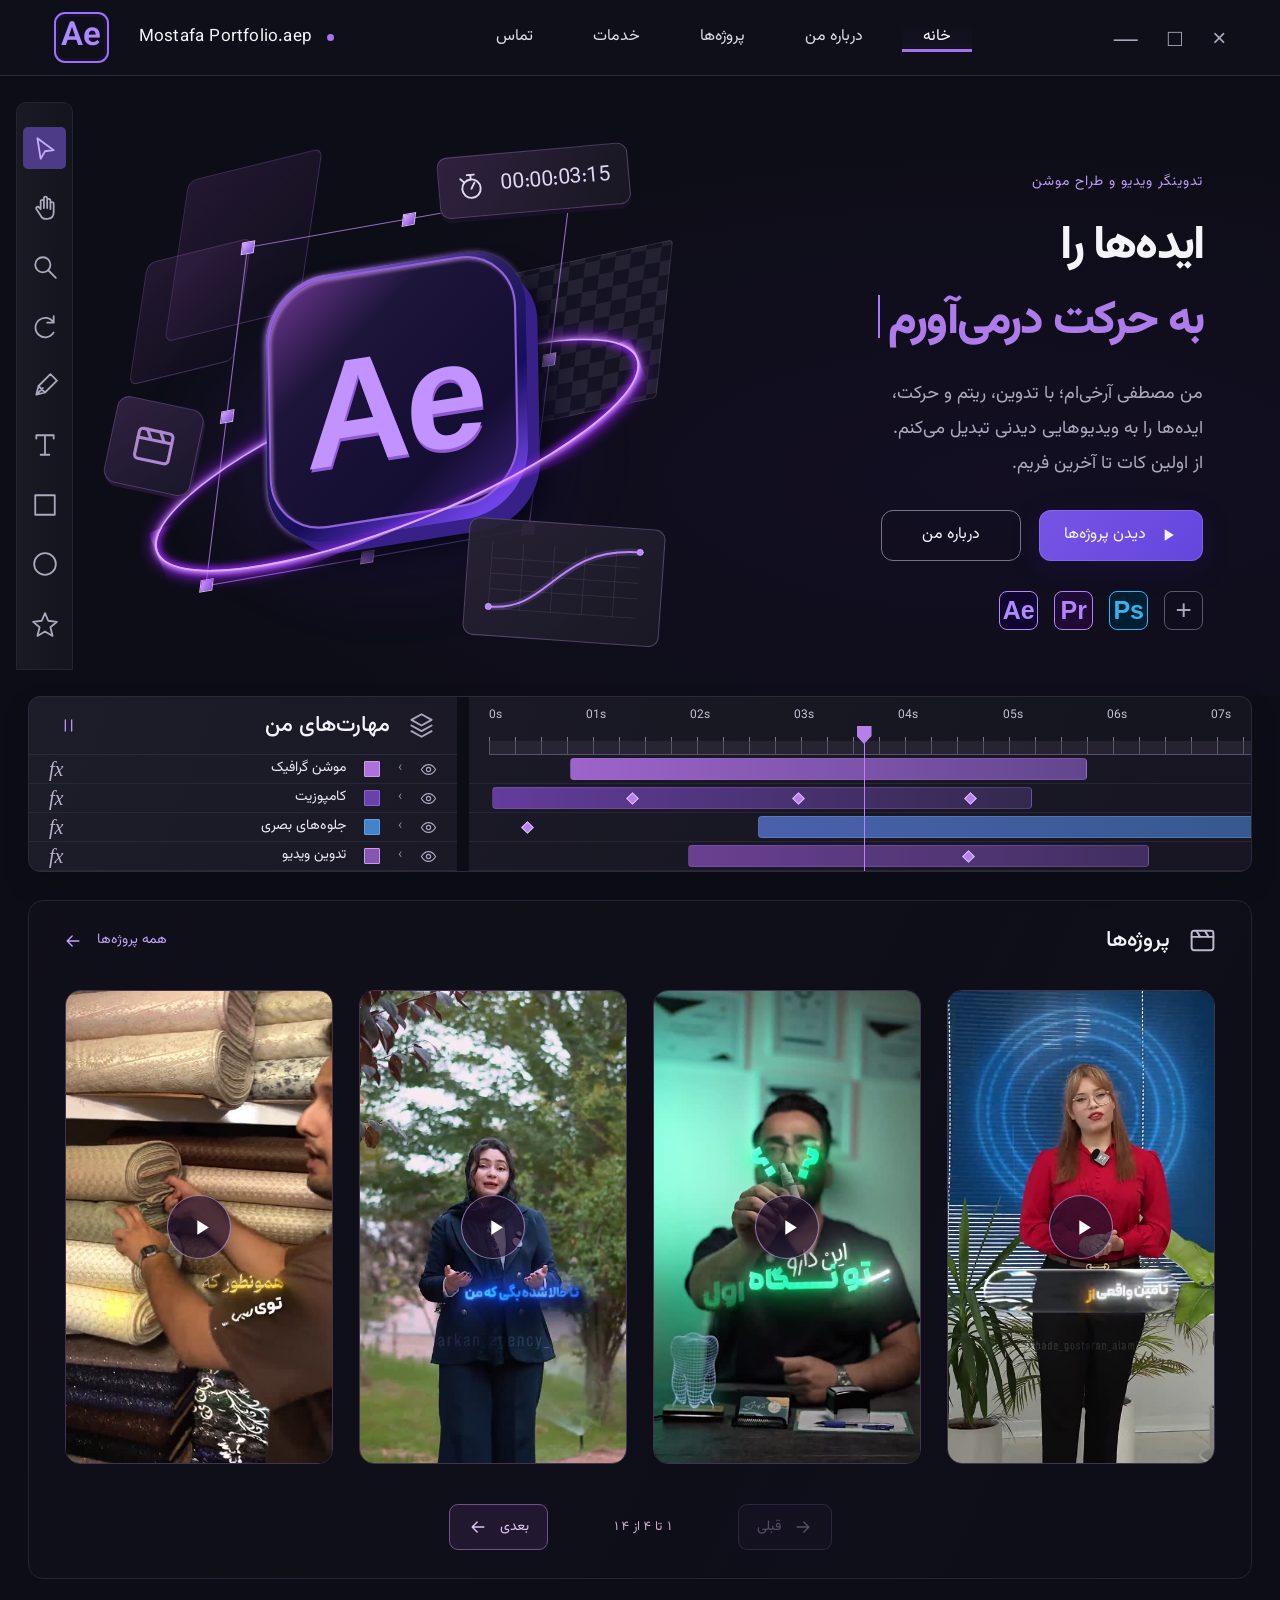
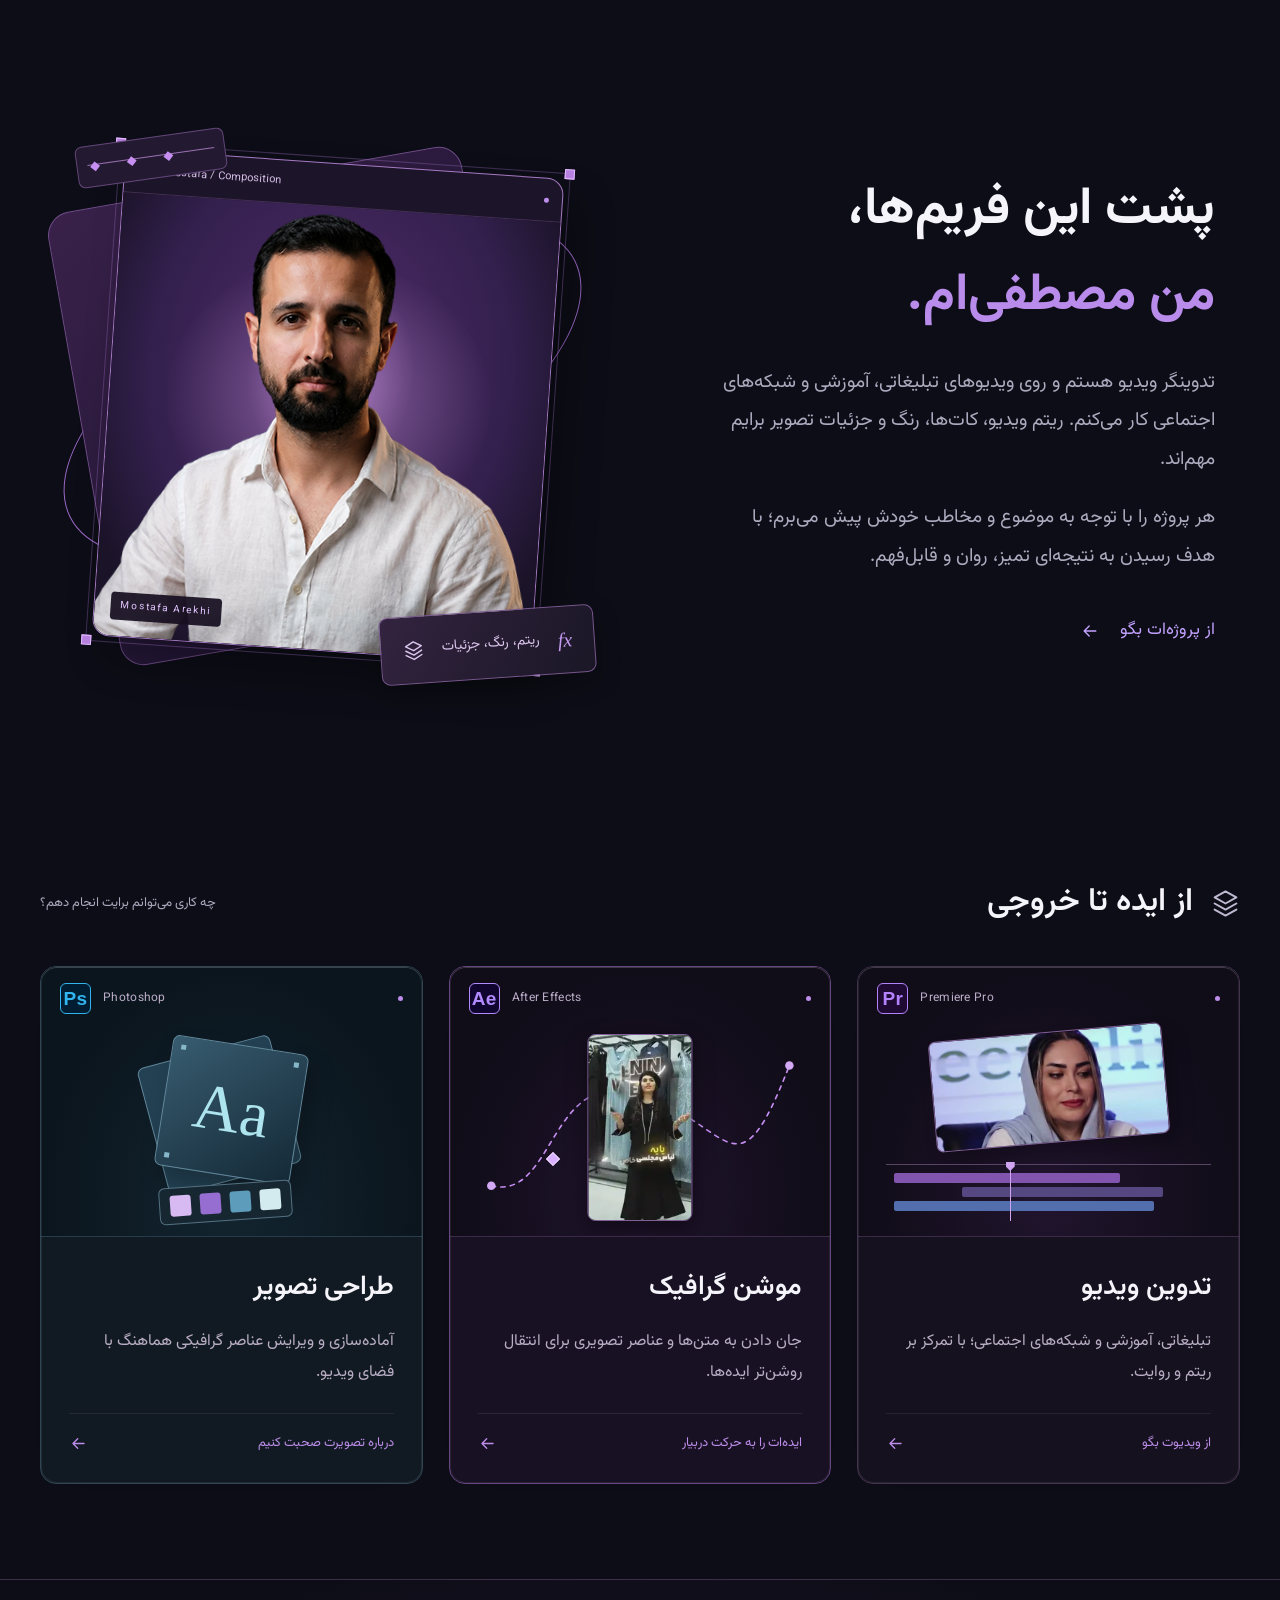
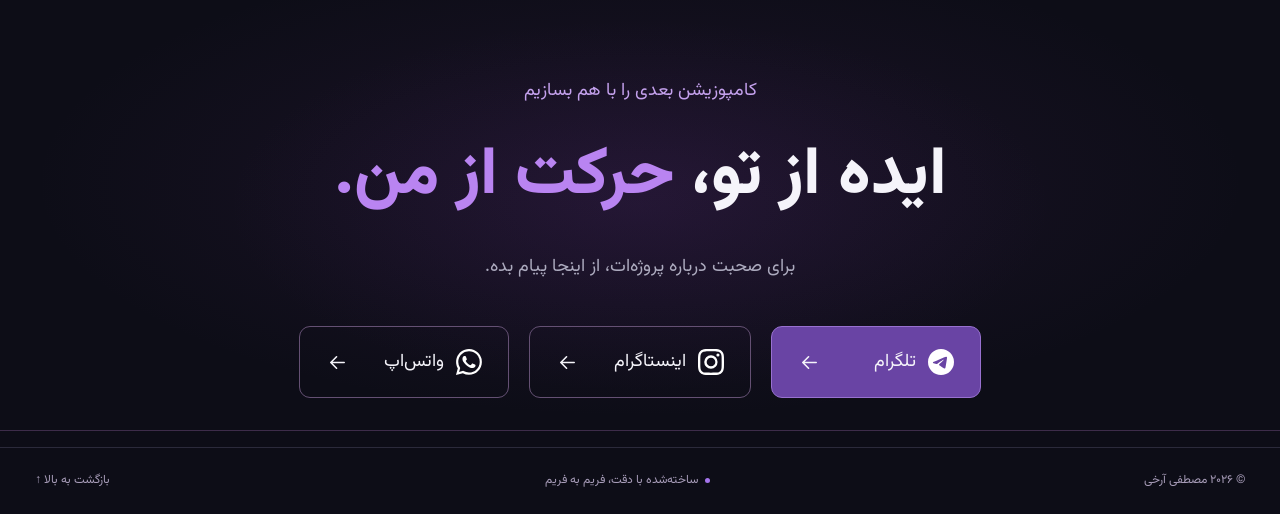
==== commit 0b1a5b74: "Update portfolio layout and interactive artwork" ====
--- a/index.html
+++ b/index.html
@@ -1,5 +1,5 @@
 <!doctype html>
-<html lang="fa" dir="rtl"><head><meta charset="utf-8"><meta name="viewport" content="width=device-width,initial-scale=1"><meta name="description" content="پورتفولیوی مصطفی آرخی؛ تدوین ویدیو و موشن گرافیک"><meta name="theme-color" content="#0d0d17"><title>مصطفی آرخی | تدوین و موشن گرافیک</title><link rel="preconnect" href="https://fonts.googleapis.com"><link rel="preconnect" href="https://fonts.gstatic.com" crossorigin><link href="https://fonts.googleapis.com/css2?family=Vazirmatn:wght@400;500;600;700;800;900&display=swap" rel="stylesheet"><link rel="stylesheet" href="styles.css"><link rel="stylesheet" href="refinements.css?v=web-video-6"><script src="script.js?v=web-video-6" defer></script></head>
+<html lang="fa" dir="rtl"><head><meta charset="utf-8"><meta name="viewport" content="width=device-width,initial-scale=1"><meta name="description" content="پورتفولیوی مصطفی آرخی؛ تدوین ویدیو و موشن گرافیک"><meta name="theme-color" content="#0d0d17"><title>مصطفی آرخی | تدوین و موشن گرافیک</title><link rel="preconnect" href="https://fonts.googleapis.com"><link rel="preconnect" href="https://fonts.gstatic.com" crossorigin><link href="https://fonts.googleapis.com/css2?family=Vazirmatn:wght@400;500;600;700;800;900&display=swap" rel="stylesheet"><link rel="stylesheet" href="styles.css"><link rel="stylesheet" href="refinements.css?v=hero-tilt-restored"><script src="script.js?v=hero-tilt-restored" defer></script><link rel="stylesheet" href="assets/service-tilt.css"></head>
 <body>
 <svg class="icon-defs" xmlns="http://www.w3.org/2000/svg"><defs>
 <symbol id="play" viewBox="0 0 24 24"><path d="m8 5 11 7-11 7Z"/></symbol><symbol id="pause" viewBox="0 0 24 24"><path d="M8 5v14M16 5v14"/></symbol>
@@ -27,8 +27,8 @@
 <article class="project-card" aria-label="نمونه‌کار Arkan-122"><div class="project-media"><video poster="assets/posters/Arkan-122.jpg" data-src="assets/web/Arkan-122.mp4?v=web-video-6" playsinline preload="none" aria-label="پخش نمونه‌کار Arkan-122"></video><button class="video-toggle" type="button" aria-label="پخش نمونه‌کار Arkan-122" aria-pressed="false"><svg aria-hidden="true"><use href="#play"/></svg></button></div></article></div><div class="slider-controls"><button class="project-prev" type="button" aria-label="نمونه‌کارهای قبلی" aria-controls="project-list"><svg aria-hidden="true"><use href="#arrow"/></svg><span>قبلی</span></button><span class="project-position" role="status" aria-live="polite" aria-atomic="true"></span><button class="project-next" type="button" aria-label="نمونه‌کارهای بعدی" aria-controls="project-list"><span>بعدی</span><svg aria-hidden="true"><use href="#arrow"/></svg></button></div></div><p class="video-feedback" role="status" aria-live="polite"></p></section>
 <section class="about-section" id="about"><div class="about-art"><div class="about-orbit" aria-hidden="true"></div><div class="about-backplate" aria-hidden="true"></div><div class="about-portrait"><div class="portrait-toolbar"><svg aria-hidden="true"><use href="#film"/></svg><span dir="ltr">Mostafa / Composition</span><i></i></div><div class="portrait-photo"><img src="assets/mostafa.png" alt="مصطفی آرخی" loading="lazy" width="443" height="527"></div><span class="portrait-name" dir="ltr">Mostafa Arekhi</span><div class="portrait-handles" aria-hidden="true"><i></i><i></i><i></i><i></i></div></div><div class="about-layer" aria-hidden="true"><svg><use href="#layers"/></svg><span>ریتم، رنگ، جزئیات</span><span class="layer-fx">fx</span></div><div class="about-keyframes" aria-hidden="true"><span></span><i></i><i></i><i></i></div></div><div class="about-copy"><h2>پشت این فریم‌ها،<br><span>من مصطفی‌ام.</span></h2><p>تدوینگر ویدیو هستم و روی ویدیوهای تبلیغاتی، آموزشی و شبکه‌های اجتماعی کار می‌کنم. ریتم ویدیو، کات‌ها، رنگ و جزئیات تصویر برایم مهم‌اند.</p><p>هر پروژه را با توجه به موضوع و مخاطب خودش پیش می‌برم؛ با هدف رسیدن به نتیجه‌ای تمیز، روان و قابل‌فهم.</p><a class="text-link" href="#contact">از پروژه‌ات بگو<svg><use href="#arrow"/></svg></a></div></section>
 <section class="services panel-section" id="services"><div class="section-heading"><h2><svg><use href="#layers"/></svg>از ایده تا خروجی</h2><span class="section-note">چه کاری می‌توانم برایت انجام دهم؟</span></div><div class="service-list">
-<div class="service-card editing-service"><div class="service-visual" aria-hidden="true"><div class="service-windowbar"><span class="app-icon software-pr">Pr</span><span>Premiere Pro</span><i></i></div><div class="editing-preview"><div class="preview-screen"><svg><use href="#play"/></svg><span class="screen-corner"></span></div><div class="preview-timeline"><i></i><i></i><i></i><span></span></div></div></div><div class="service-body"><h3>تدوین ویدیو</h3><p>تبلیغاتی، آموزشی و شبکه‌های اجتماعی؛ با تمرکز بر ریتم و روایت.</p><a href="#contact">از ویدیوت بگو<svg><use href="#arrow"/></svg></a></div></div>
-<div class="service-card motion-service"><div class="service-visual" aria-hidden="true"><div class="service-windowbar"><span class="app-icon software-ae">Ae</span><span>After Effects</span><i></i></div><div class="motion-preview"><div class="motion-tile"></div><svg viewBox="0 0 320 180"><path class="motion-path" d="M20 140C80 155 74 26 160 54S250 156 300 27"/><circle cx="20" cy="140" r="4"/><circle cx="300" cy="27" r="4"/></svg><div class="motion-node"></div></div></div><div class="service-body"><h3>موشن گرافیک</h3><p>جان دادن به متن‌ها و عناصر تصویری برای انتقال روشن‌تر ایده‌ها.</p><a href="#contact">ایده‌ات را به حرکت دربیار<svg><use href="#arrow"/></svg></a></div></div>
+<div class="service-card editing-service"><div class="service-visual" aria-hidden="true"><div class="service-windowbar"><span class="app-icon software-pr">Pr</span><span>Premiere Pro</span><i></i></div><div class="editing-preview"><div class="preview-screen"><img src="assets/service-editing.jpg" alt="" width="480" height="270" loading="lazy" decoding="async"></div><div class="preview-timeline"><i></i><i></i><i></i><span></span></div></div></div><div class="service-body"><h3>تدوین ویدیو</h3><p>تبلیغاتی، آموزشی و شبکه‌های اجتماعی؛ با تمرکز بر ریتم و روایت.</p><a href="#contact">از ویدیوت بگو<svg><use href="#arrow"/></svg></a></div></div>
+<div class="service-card motion-service"><div class="service-visual" aria-hidden="true"><div class="service-windowbar"><span class="app-icon software-ae">Ae</span><span>After Effects</span><i></i></div><div class="motion-preview"><picture class="motion-footage"><source media="(prefers-reduced-motion: no-preference)" srcset="assets/service-motion.webp" type="image/webp"><img src="assets/service-motion.jpg" alt="" width="176" height="312" loading="lazy" decoding="async"></picture><svg viewBox="0 0 320 180"><path class="motion-path" d="M20 140C80 155 74 26 160 54S250 156 300 27"/><circle cx="20" cy="140" r="4"/><circle cx="300" cy="27" r="4"/></svg><div class="motion-node"></div></div></div><div class="service-body"><h3>موشن گرافیک</h3><p>جان دادن به متن‌ها و عناصر تصویری برای انتقال روشن‌تر ایده‌ها.</p><a href="#contact">ایده‌ات را به حرکت دربیار<svg><use href="#arrow"/></svg></a></div></div>
 <div class="service-card design-service"><div class="service-visual" aria-hidden="true"><div class="service-windowbar"><span class="app-icon software-ps">Ps</span><span>Photoshop</span><i></i></div><div class="design-preview"><div class="design-sheet sheet-back"></div><div class="design-sheet sheet-front"><span>Aa</span><i></i><i></i><i></i></div><div class="design-swatches"><i></i><i></i><i></i><i></i></div></div></div><div class="service-body"><h3>طراحی تصویر</h3><p>آماده‌سازی و ویرایش عناصر گرافیکی هماهنگ با فضای ویدیو.</p><a href="#contact">درباره تصویرت صحبت کنیم<svg><use href="#arrow"/></svg></a></div></div>
 </div></section>
 <section class="contact-section" id="contact"><div class="contact-light" aria-hidden="true"></div><p>کامپوزیشن بعدی را با هم بسازیم</p><h2>ایده از تو، <span>حرکت از من.</span></h2><p>برای صحبت درباره پروژه‌ات، از اینجا پیام بده.</p><div class="contact-links"><a href="https://t.me/mustafa_arekhi" target="_blank" rel="noopener"><span class="contact-label"><img src="assets/telegram-brand.svg" alt="" width="26" height="26">تلگرام</span><svg><use href="#arrow"/></svg></a><a href="https://instagram.com/mostafa.arekhi" target="_blank" rel="noopener"><span class="contact-label"><img src="assets/instagram-brand.svg" alt="" width="26" height="26">اینستاگرام</span><svg><use href="#arrow"/></svg></a><a href="https://wa.me/989331455161" target="_blank" rel="noopener"><span class="contact-label"><img src="assets/whatsapp-brand.svg" alt="" width="26" height="26">واتس‌اپ</span><svg><use href="#arrow"/></svg></a></div></section></main><footer><span>© <span id="year">۲۰۲۶</span> مصطفی آرخی</span><span class="footer-status"><i></i>ساخته‌شده با دقت، فریم به فریم</span><a href="#home">بازگشت به بالا ↑</a></footer></body></html>
--- a/refinements.css
+++ b/refinements.css
@@ -63,7 +63,6 @@
 .about-art .about-layer{animation:layer-drift 8s ease-in-out -2s infinite;animation-play-state:paused}
 .about-art .portrait-photo:before{animation:portrait-light 8s ease-in-out infinite;animation-play-state:paused}
 .is-looping .ae-object,.is-looping .orbit,.is-looping .about-portrait,.is-looping .about-layer,.is-looping .portrait-photo:before{animation-play-state:running}
-@keyframes orbit-breathe{0%,100%{translate:0 0;opacity:.84}50%{translate:0 -5px;opacity:1}}
 @keyframes portrait-drift{0%,100%{translate:0 0;rotate:0deg}50%{translate:0 -10px;rotate:-1.2deg}}
 @keyframes layer-drift{0%,100%{translate:0 0}50%{translate:0 7px}}
 @keyframes portrait-light{0%,100%{opacity:.45}50%{opacity:1}}
@@ -138,9 +137,9 @@
 @media(max-width:1200px){.about-section{padding:25px 45px;gap:55px}.about-art{min-height:530px}.about-backplate{height:400px}.about-copy h2{font-size:44px}.about-copy p{font-size:17px}.service-visual{height:245px}.service-body{padding:24px}.service-body h3{font-size:24px}.service-body p{font-size:15px}}
 @media(max-width:900px){.about-section{padding:25px 35px;gap:35px;min-height:570px}.about-art{min-height:460px}.about-backplate{height:330px;top:70px}.about-orbit{height:190px}.about-copy h2{font-size:36px}.about-copy p{font-size:16px}.about-layer{font-size:11px;padding:10px 15px}.about-keyframes{top:25px;width:125px;gap:24px}.service-list{grid-template-columns:1fr;max-width:680px;margin-inline:auto;gap:22px}.service-list>.service-card{display:grid;grid-template-columns:45% 55%;direction:ltr}.service-visual{height:270px;border-bottom:0;border-right:1px solid #3a2a48}.service-body{direction:rtl;padding:28px}.service-body h3{font-size:27px}.service-body p{font-size:16px;min-height:0}.services.panel-section{padding:20px 30px}.contact-section{min-height:610px;margin-inline:25px;padding-inline:30px}.contact-section h2{font-size:66px}.contact-links a{min-width:170px;font-size:16px;padding:17px 22px}}
 @media(max-width:640px){.about-section{margin:70px auto 75px;padding:10px 25px;gap:35px}.about-art{min-height:430px;max-width:380px}.about-portrait{width:88%;max-width:330px}.about-backplate{width:84%;height:335px;top:50px;left:1%}.about-orbit{top:138px;left:5%;width:90%;height:150px}.about-keyframes{top:3px;left:0}.about-layer{bottom:0;right:0;font-size:12px;padding:11px 16px}.portrait-toolbar{height:35px;font-size:9px}.about-copy h2{font-size:40px}.about-copy p{font-size:17px;line-height:2}.about-copy .text-link{font-size:16px}.services.panel-section{padding:15px 20px 25px;margin:0 0 40px}.services .section-heading h2{font-size:28px}.service-list>.service-card{display:block}.service-visual{height:260px;border-right:0;border-bottom:1px solid #3a2a48}.service-body{padding:25px}.service-body h3{font-size:27px}.service-body p{font-size:16px;max-width:100%}.service-body>a{font-size:14px}.contact-section{min-height:650px;margin:10px 15px 35px;padding:65px 18px 55px}.contact-section h2{font-size:56px;margin:24px 0}.contact-section>p:first-of-type{font-size:15px}.contact-section>p{font-size:16px}.contact-links{max-width:340px;margin:34px auto 0;display:grid;grid-template-columns:minmax(0,1fr);justify-content:stretch;gap:12px}.contact-links a{width:100%;min-width:0;font-size:17px;padding:17px 23px}.contact-light{inset:10% -20%}}
-
-
-
+
+
+
 
 /* A single-line closing title, with recognizable contact destinations. */
 .contact-section h2{white-space:nowrap;font-size:clamp(24px,5.2vw,80px)}
@@ -166,7 +165,7 @@
 .project-grid video{touch-action:auto;cursor:grab}
 .project-grid.is-dragging{cursor:grabbing;scroll-snap-type:none;scroll-behavior:auto}
 .project-grid.is-dragging *{cursor:grabbing!important}
-
+
 
 /* Keep one artwork canvas so narrow columns cannot squeeze its orbit. */
 @media(min-width:641px){
@@ -183,10 +182,69 @@
 .project-card.is-playing .video-toggle:focus-visible{opacity:1;pointer-events:auto}
 .project-card.is-playing .video-toggle svg{transform:none}
 @media(prefers-reduced-motion:reduce){.project-media .video-toggle{transition:none}}
-.project-card.is-playing .video-toggle svg{stroke:currentColor;fill:none}
+.project-card.is-playing .video-toggle svg{stroke:currentColor;fill:none}
 
 .project-card.is-buffering .video-toggle{opacity:1;pointer-events:auto}
 .project-card.is-buffering .video-toggle svg{opacity:0}
 .project-card.is-buffering .video-toggle:after{content:'';position:absolute;inset:17px;border:2px solid #ffffff40;border-top-color:#fff;border-radius:50%;animation:video-buffer-spin .8s linear infinite}
 @keyframes video-buffer-spin{to{transform:rotate(360deg)}}
 @media(prefers-reduced-motion:reduce){.project-card.is-buffering .video-toggle:after{animation:none}}
+
+/* Shorter mobile introduction, with more room for the first project. */
+@media(max-width:640px){
+ .hero{padding-block:18px 12px}
+ .hero-copy{padding-top:4px}
+ .hero h1{line-height:1.45}
+ .hero-art{transform:scale(.62);margin:16px -16px -125px}
+ .software{margin-top:18px}
+ .timeline-panel{margin-block:0 16px}
+ .timeline-heading{height:44px}
+ .ruler{height:28px}
+ .layer,.track{height:23px}
+ .clip{height:17px}
+ .playhead{top:28px}
+ .timeline-scrubber{top:24px}
+}
+
+/* Real project frames inside the editor-inspired service cards. */
+.preview-screen{overflow:hidden}
+.preview-screen::before,.preview-screen::after{content:none}
+.preview-screen img{width:100%;height:100%;object-fit:cover;display:block}
+.motion-footage{position:absolute;z-index:1;inset-block:0 10px;left:50%;transform:translateX(-50%);aspect-ratio:9/16;border:1px solid #806097;border-radius:8px;overflow:hidden;box-shadow:0 8px 22px #0007}
+.motion-footage img{width:100%;height:100%;object-fit:cover;display:block}
+
+.contact-section{min-height:0;padding-block:clamp(44px,6vw,78px) 32px;margin-bottom:16px}
+
+/* TiltedCard keeps the existing service content in the normal layout flow. */
+.service-list>.service-card.tilt-mount{
+ --tilt-surface:#15111e;
+ --tilt-border:#45324f;
+ display:block;
+ border:0;
+ background:none;
+ overflow:visible;
+}
+.service-list>.motion-service.tilt-mount{--tilt-surface:#181124;--tilt-border:#674580}
+.service-list>.design-service.tilt-mount{--tilt-surface:#111a22;--tilt-border:#2e4554}
+.service-tilt .tilted-card__front{
+ position:relative;
+ height:100%;
+ background:var(--tilt-surface);
+ border:1px solid var(--tilt-border);
+}
+.service-tilt .tilted-card__layer.tilt-face{position:relative;inset:auto}
+.service-tilt .tilted-card__caption{background:#f0defe;color:#261831;z-index:8}
+@media(min-width:641px) and (max-width:900px){
+ .tilt-content{display:grid;grid-template-columns:45% 55%;direction:ltr}
+}
+
+/* Keep the artwork's original canvas and allow its floating layers to extend past it. */
+.art-tilt-mount .art-tilt{position:absolute;inset:0}
+.art-tilt .tilted-card__front{overflow:visible}
+.art-tilt-content{position:absolute;inset:0}
+.about-art .art-tilt-content{display:grid;place-items:center}
+.art-tilt .tilted-card__rim,.art-tilt .tilted-card__edge{display:none}
+.art-tilt .tilted-card__glare{mask-image:radial-gradient(ellipse at center,#000 12%,transparent 68%)}
+
+
+@keyframes orbit-breathe{0%,100%{translate:0 0;opacity:.84}50%{translate:0 -5px;opacity:1}}
--- a/assets/service-tilt.css
+++ b/assets/service-tilt.css
@@ -0,0 +1 @@
+.tilted-card{position:relative;display:flex;align-items:center;justify-content:center;margin:0;outline:none;touch-action:pan-y pinch-zoom;user-select:none;-webkit-user-select:none;-webkit-tap-highlight-color:transparent}.tilted-card[data-interactive]{cursor:pointer}.tilted-card[data-active]{z-index:2}.tilted-card__shadow{position:absolute;inset:0;margin:auto;max-width:100%;max-height:100%;background:var(--tc-shadow-color, rgba(0, 0, 0, .55));filter:blur(20px);opacity:0;pointer-events:none;will-change:transform,opacity}.tilted-card__body{position:relative;max-width:100%;max-height:100%;transform-style:preserve-3d}.tilted-card__face{position:absolute;inset:0;overflow:hidden;border-radius:var(--tc-radius);backface-visibility:hidden;-webkit-backface-visibility:hidden;isolation:isolate}.tilted-card__back{transform:rotateY(180deg)}.tilted-card__img{position:absolute;display:block;max-width:none;object-fit:cover;pointer-events:none}.tilted-card__layer{position:absolute;inset:0}.tilted-card__img,.tilted-card__layer{transform:translate3d(calc(var(--tc-px, 0) * var(--tc-depth, 0) * 1px),calc(var(--tc-py, 0) * var(--tc-depth, 0) * 1px),0)}.tilted-card__glare{position:absolute;inset:0;z-index:5;background:radial-gradient(farthest-corner circle at var(--tc-gx, 50%) var(--tc-gy, 50%),rgba(var(--tc-glare-rgb, 255, 255, 255),calc(var(--tc-glare, 0) * .34)) 0%,rgba(var(--tc-glare-rgb, 255, 255, 255),calc(var(--tc-glare, 0) * .331)) 9%,rgba(var(--tc-glare-rgb, 255, 255, 255),calc(var(--tc-glare, 0) * .285)) 18%,rgba(var(--tc-glare-rgb, 255, 255, 255),calc(var(--tc-glare, 0) * .202)) 27%,rgba(var(--tc-glare-rgb, 255, 255, 255),calc(var(--tc-glare, 0) * .108)) 36%,rgba(var(--tc-glare-rgb, 255, 255, 255),calc(var(--tc-glare, 0) * .035)) 45%,rgba(var(--tc-glare-rgb, 255, 255, 255),calc(var(--tc-glare, 0) * .003)) 54%,rgba(var(--tc-glare-rgb, 255, 255, 255),0) 60%);mix-blend-mode:screen;pointer-events:none}.tilted-card__rim{position:absolute;inset:0;z-index:6;border-radius:inherit;box-shadow:inset 0 0 0 1px var(--tc-rim-color, rgba(255, 255, 255, .08)),inset 0 1px 0 var(--tc-rim-light, rgba(255, 255, 255, .12));pointer-events:none}.tilted-card__edge{position:absolute;inset:0;z-index:7;box-sizing:border-box;padding:1px;border-radius:inherit;background:radial-gradient(farthest-side circle at var(--tc-gx, 50%) var(--tc-gy, 50%),rgba(var(--tc-glare-rgb, 255, 255, 255),calc(var(--tc-glare, 0) * .85)) 0%,rgba(var(--tc-glare-rgb, 255, 255, 255),calc(var(--tc-glare, 0) * .71)) 18%,rgba(var(--tc-glare-rgb, 255, 255, 255),calc(var(--tc-glare, 0) * .43)) 36%,rgba(var(--tc-glare-rgb, 255, 255, 255),calc(var(--tc-glare, 0) * .16)) 54%,rgba(var(--tc-glare-rgb, 255, 255, 255),calc(var(--tc-glare, 0) * .02)) 72%,rgba(var(--tc-glare-rgb, 255, 255, 255),0) 85%);-webkit-mask:linear-gradient(#000 0 0) content-box,linear-gradient(#000 0 0);-webkit-mask-composite:xor;mask:linear-gradient(#000 0 0) content-box exclude,linear-gradient(#000 0 0);pointer-events:none}.tilted-card:focus-visible .tilted-card__rim{box-shadow:inset 0 0 0 2px #ffffffb3,inset 0 0 0 3px #00000059}.tilted-card__overlay{position:absolute;inset:0;z-index:2;transform:translateZ(var(--tc-lift, 30px));backface-visibility:hidden;-webkit-backface-visibility:hidden}.tilted-card__caption{position:absolute;top:0;left:0;z-index:3;margin:16px 0 0 14px;padding:5px 9px;border-radius:7px;background:#fff;box-shadow:0 0 0 1px #18181b14,0 8px 18px -8px #00000073;color:#18181b;font-size:12px;font-weight:500;line-height:16px;white-space:nowrap;opacity:0;pointer-events:none;transform-origin:0 0;will-change:transform,opacity}
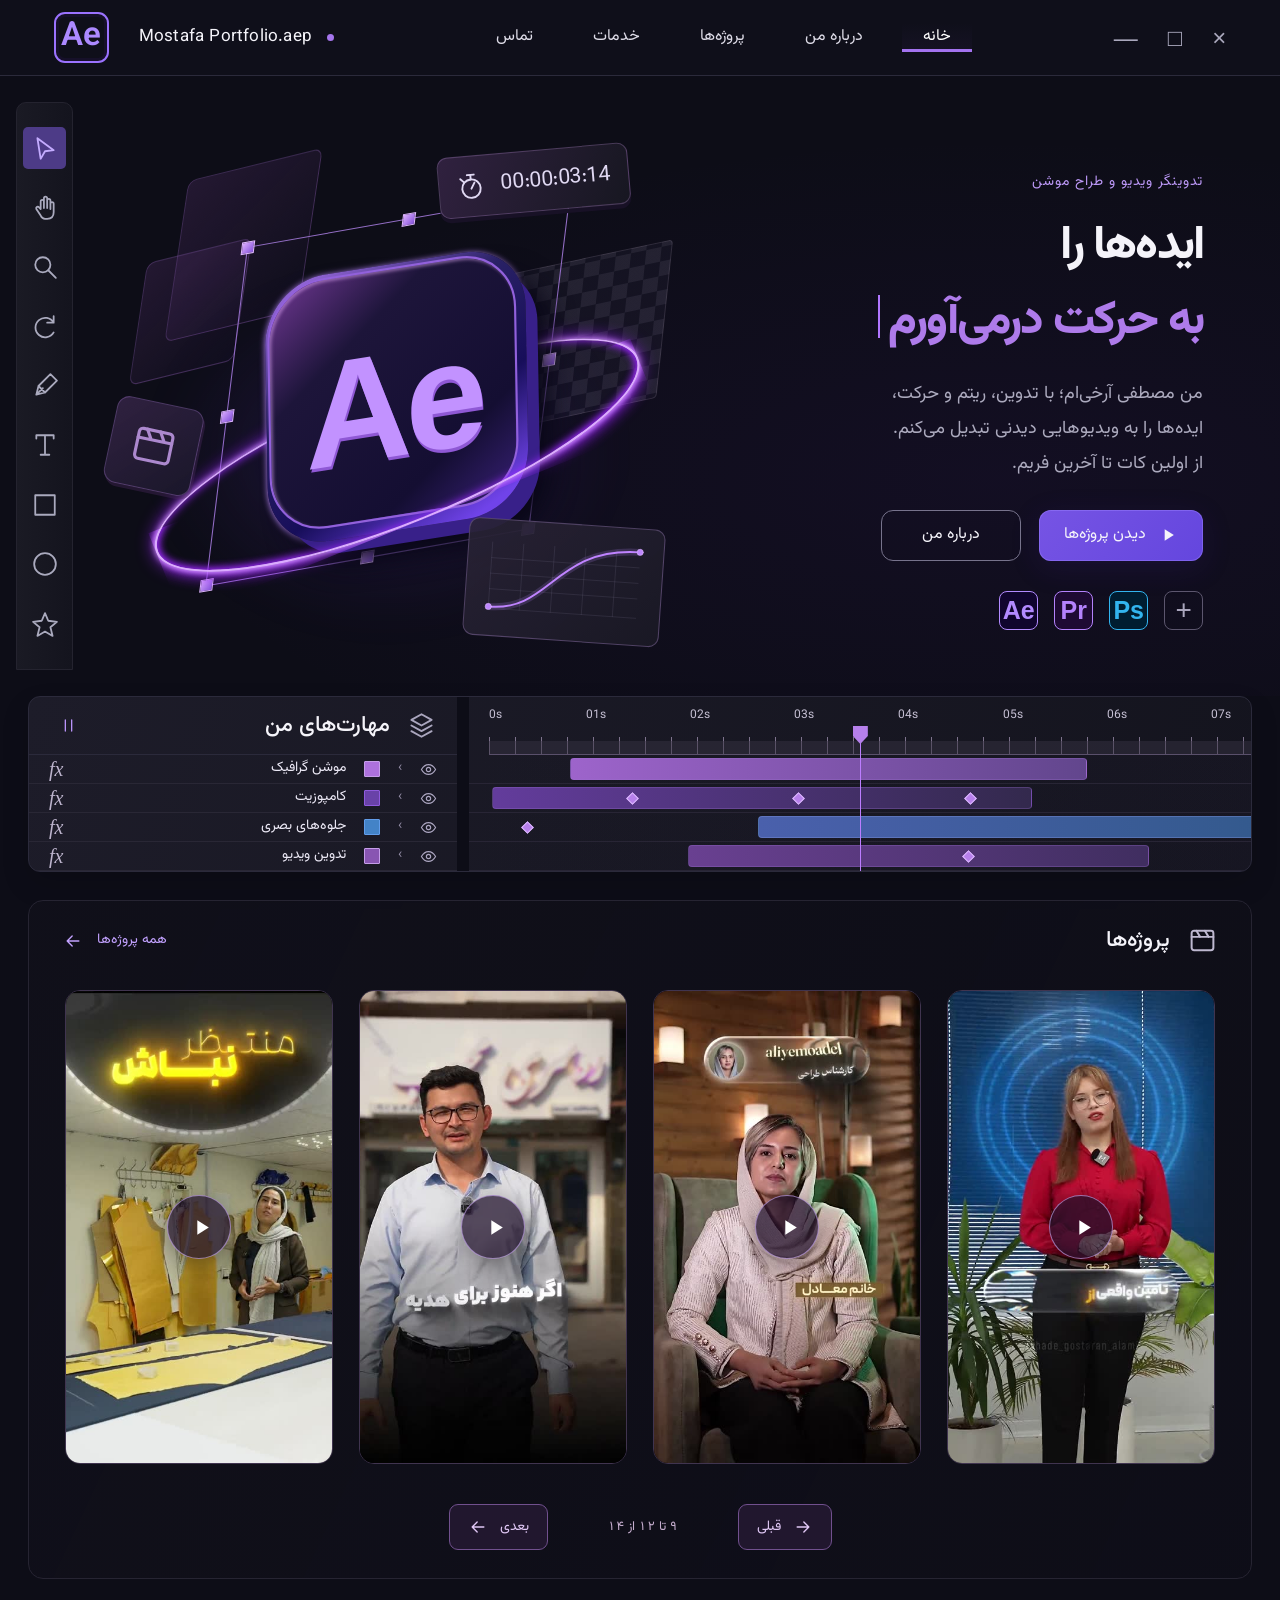
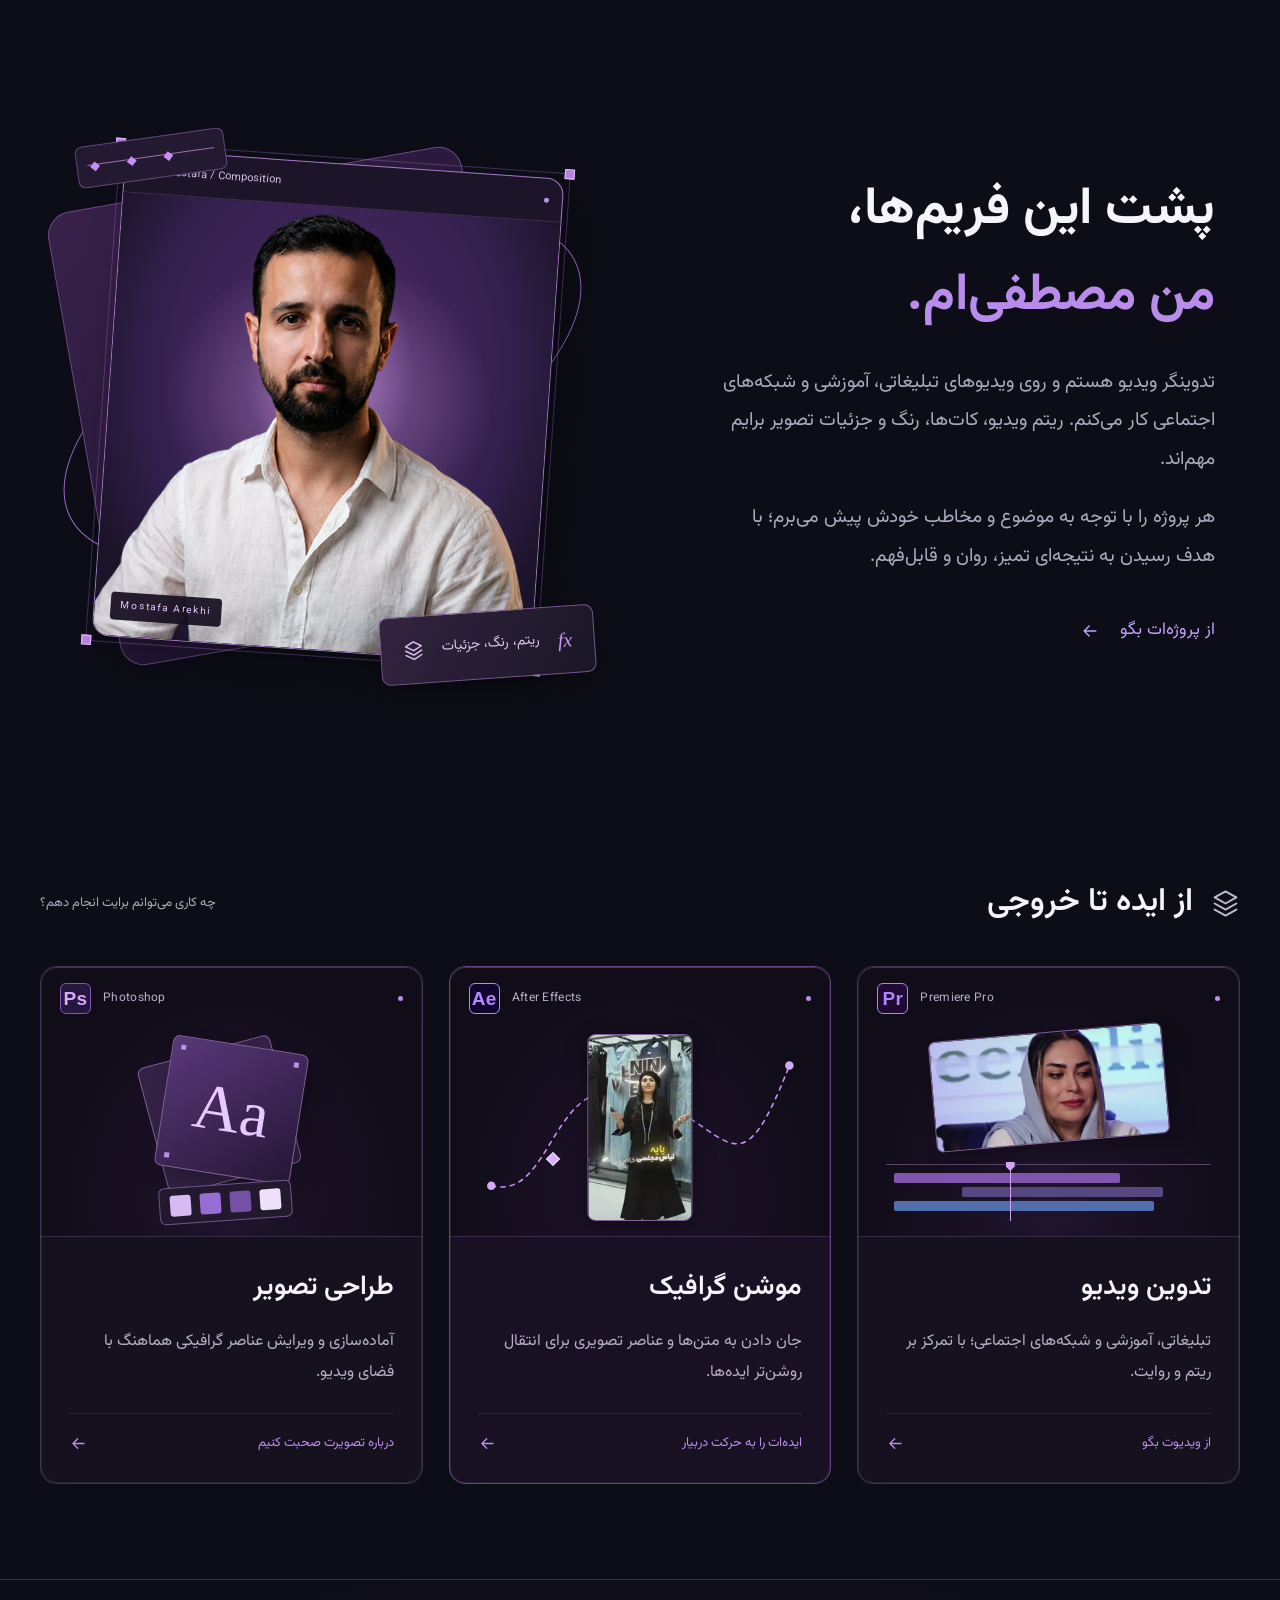
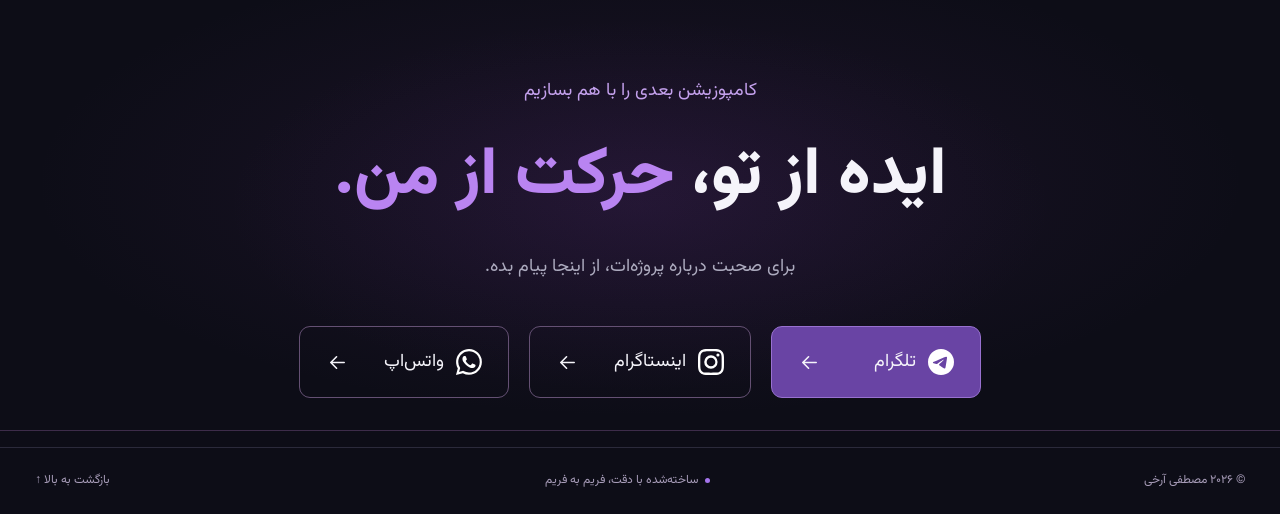
==== commit ce5b1398: "Match image design card to purple service palette" ====
--- a/index.html
+++ b/index.html
@@ -1,5 +1,5 @@
 <!doctype html>
-<html lang="fa" dir="rtl"><head><meta charset="utf-8"><meta name="viewport" content="width=device-width,initial-scale=1"><meta name="description" content="پورتفولیوی مصطفی آرخی؛ تدوین ویدیو و موشن گرافیک"><meta name="theme-color" content="#0d0d17"><title>مصطفی آرخی | تدوین و موشن گرافیک</title><link rel="preconnect" href="https://fonts.googleapis.com"><link rel="preconnect" href="https://fonts.gstatic.com" crossorigin><link href="https://fonts.googleapis.com/css2?family=Vazirmatn:wght@400;500;600;700;800;900&display=swap" rel="stylesheet"><link rel="stylesheet" href="styles.css"><link rel="stylesheet" href="refinements.css?v=hero-tilt-restored"><script src="script.js?v=hero-tilt-restored" defer></script><link rel="stylesheet" href="assets/service-tilt.css"></head>
+<html lang="fa" dir="rtl"><head><meta charset="utf-8"><meta name="viewport" content="width=device-width,initial-scale=1"><meta name="description" content="پورتفولیوی مصطفی آرخی؛ تدوین ویدیو و موشن گرافیک"><meta name="theme-color" content="#0d0d17"><title>مصطفی آرخی | تدوین و موشن گرافیک</title><link rel="preconnect" href="https://fonts.googleapis.com"><link rel="preconnect" href="https://fonts.gstatic.com" crossorigin><link href="https://fonts.googleapis.com/css2?family=Vazirmatn:wght@400;500;600;700;800;900&display=swap" rel="stylesheet"><link rel="stylesheet" href="styles.css"><link rel="stylesheet" href="refinements.css?v=design-purple"><script src="script.js?v=hero-tilt-restored" defer></script><link rel="stylesheet" href="assets/service-tilt.css"></head>
 <body>
 <svg class="icon-defs" xmlns="http://www.w3.org/2000/svg"><defs>
 <symbol id="play" viewBox="0 0 24 24"><path d="m8 5 11 7-11 7Z"/></symbol><symbol id="pause" viewBox="0 0 24 24"><path d="M8 5v14M16 5v14"/></symbol>
--- a/refinements.css
+++ b/refinements.css
@@ -91,10 +91,8 @@
 .service-list{gap:26px;grid-template-columns:repeat(3,minmax(0,1fr))}
 .service-list>.service-card,.service-list>.service-card+div{--card-accent:#bd8de9;position:relative;min-height:0;padding:0;border:1px solid #45324f;border-radius:16px;background:#15111e;overflow:hidden}
 .service-list>.motion-service{--card-accent:#c998fb;background:#181124;border-color:#674580}
-.service-list>.design-service{--card-accent:#79c9e5;background:#111a22;border-color:#2e4554}
 .service-list>.service-card:after{display:none}
 .service-visual{height:270px;position:relative;background:radial-gradient(ellipse at 50% 85%,#693a8a30,transparent 70%),#100c18;overflow:hidden;border-bottom:1px solid #3a2a48}
-.design-service .service-visual{background:radial-gradient(ellipse at 50% 85%,#366b8630,transparent 70%),#0b151d;border-color:#263d4b}
 .service-windowbar{display:flex;align-items:center;direction:ltr;gap:12px;padding:16px 19px;font-size:12px;letter-spacing:.3px;color:#bbadc9}
 .service-windowbar .app-icon{float:none;width:31px;height:31px;border-radius:6px;font-size:19px;margin:0}
 .service-windowbar>i{width:5px;height:5px;margin-left:auto;border-radius:50%;background:var(--card-accent)}
@@ -118,13 +116,14 @@
 .motion-tile{position:absolute;width:96px;height:96px;border-radius:24px;left:calc(50% - 48px);top:30px;border:1px solid #c592ed;background:linear-gradient(140deg,#8854b5,#3b1e60 60%,#a36cdd);transform:rotate(-17deg);box-shadow:8px 10px 0 -3px #392252,13px 18px 24px #0005;transition:transform .35s}
 .motion-tile:before{content:'';position:absolute;inset:20px;border:1px solid #ead3ff99;border-radius:50%}.motion-tile:after{content:'';position:absolute;inset:33px;border:1px solid #ead3ff99;transform:rotate(45deg)}
 .motion-node{position:absolute;left:23%;top:61%;width:10px;height:10px;background:#d9b0ff;border:1px solid #eddaff;transform:rotate(45deg)}
+.design-service .app-icon.software-ps{color:#d5aaff;background:#27173e;border-color:#8358b5}
 .design-preview{position:absolute;inset:70px 25px 15px;direction:ltr}
-.design-sheet{position:absolute;width:137px;height:132px;left:calc(50% - 68px);top:7px;border:1px solid #61879a;border-radius:7px}
-.sheet-back{background:#234153;transform:rotate(-15deg) translate(-13px,2px)}
-.sheet-front{background:linear-gradient(140deg,#385c70,#142936);transform:rotate(9deg);display:grid;place-items:center;color:#ade4ed;transition:transform .35s;box-shadow:8px 13px 22px #0004}
-.sheet-front>span{font-family:Georgia,serif;font-size:65px;line-height:1}.sheet-front>i{position:absolute;width:5px;height:5px;background:#87b8ca;top:8px;left:8px}.sheet-front>i:nth-of-type(2){left:auto;right:8px}.sheet-front>i:nth-of-type(3){top:auto;bottom:8px}
-.design-swatches{position:absolute;bottom:0;left:calc(50% - 72px);display:flex;gap:9px;padding:7px 10px;border:1px solid #547181;border-radius:6px;background:#172731;transform:rotate(-4deg)}
-.design-swatches i{width:21px;height:21px;border-radius:3px;background:#d8baf2}.design-swatches i:nth-child(2){background:#966ed1}.design-swatches i:nth-child(3){background:#5e9cbb}.design-swatches i:nth-child(4){background:#d3ebee}
+.design-sheet{position:absolute;width:137px;height:132px;left:calc(50% - 68px);top:7px;border:1px solid #806097;border-radius:7px}
+.sheet-back{background:#332245;transform:rotate(-15deg) translate(-13px,2px)}
+.sheet-front{background:linear-gradient(140deg,#593879,#251635);transform:rotate(9deg);display:grid;place-items:center;color:#e5c9ff;transition:transform .35s;box-shadow:8px 13px 22px #0004}
+.sheet-front>span{font-family:Georgia,serif;font-size:65px;line-height:1}.sheet-front>i{position:absolute;width:5px;height:5px;background:#bb91e7;top:8px;left:8px}.sheet-front>i:nth-of-type(2){left:auto;right:8px}.sheet-front>i:nth-of-type(3){top:auto;bottom:8px}
+.design-swatches{position:absolute;bottom:0;left:calc(50% - 72px);display:flex;gap:9px;padding:7px 10px;border:1px solid #705489;border-radius:6px;background:#23192e;transform:rotate(-4deg)}
+.design-swatches i{width:21px;height:21px;border-radius:3px;background:#d8baf2}.design-swatches i:nth-child(2){background:#966ed1}.design-swatches i:nth-child(3){background:#7551a5}.design-swatches i:nth-child(4){background:#eee0fb}
 @media(hover:hover) and (prefers-reduced-motion:no-preference){.editing-service:hover .preview-screen{transform:rotate(0deg) translateY(-3px)}.motion-service:hover .motion-tile{transform:rotate(-7deg) translateY(-4px)}.design-service:hover .sheet-front{transform:rotate(2deg) translateY(-3px)}}
 
 /* Contact gets the scale and visual weight of a full closing section. */
@@ -225,7 +224,6 @@
  overflow:visible;
 }
 .service-list>.motion-service.tilt-mount{--tilt-surface:#181124;--tilt-border:#674580}
-.service-list>.design-service.tilt-mount{--tilt-surface:#111a22;--tilt-border:#2e4554}
 .service-tilt .tilted-card__front{
  position:relative;
  height:100%;
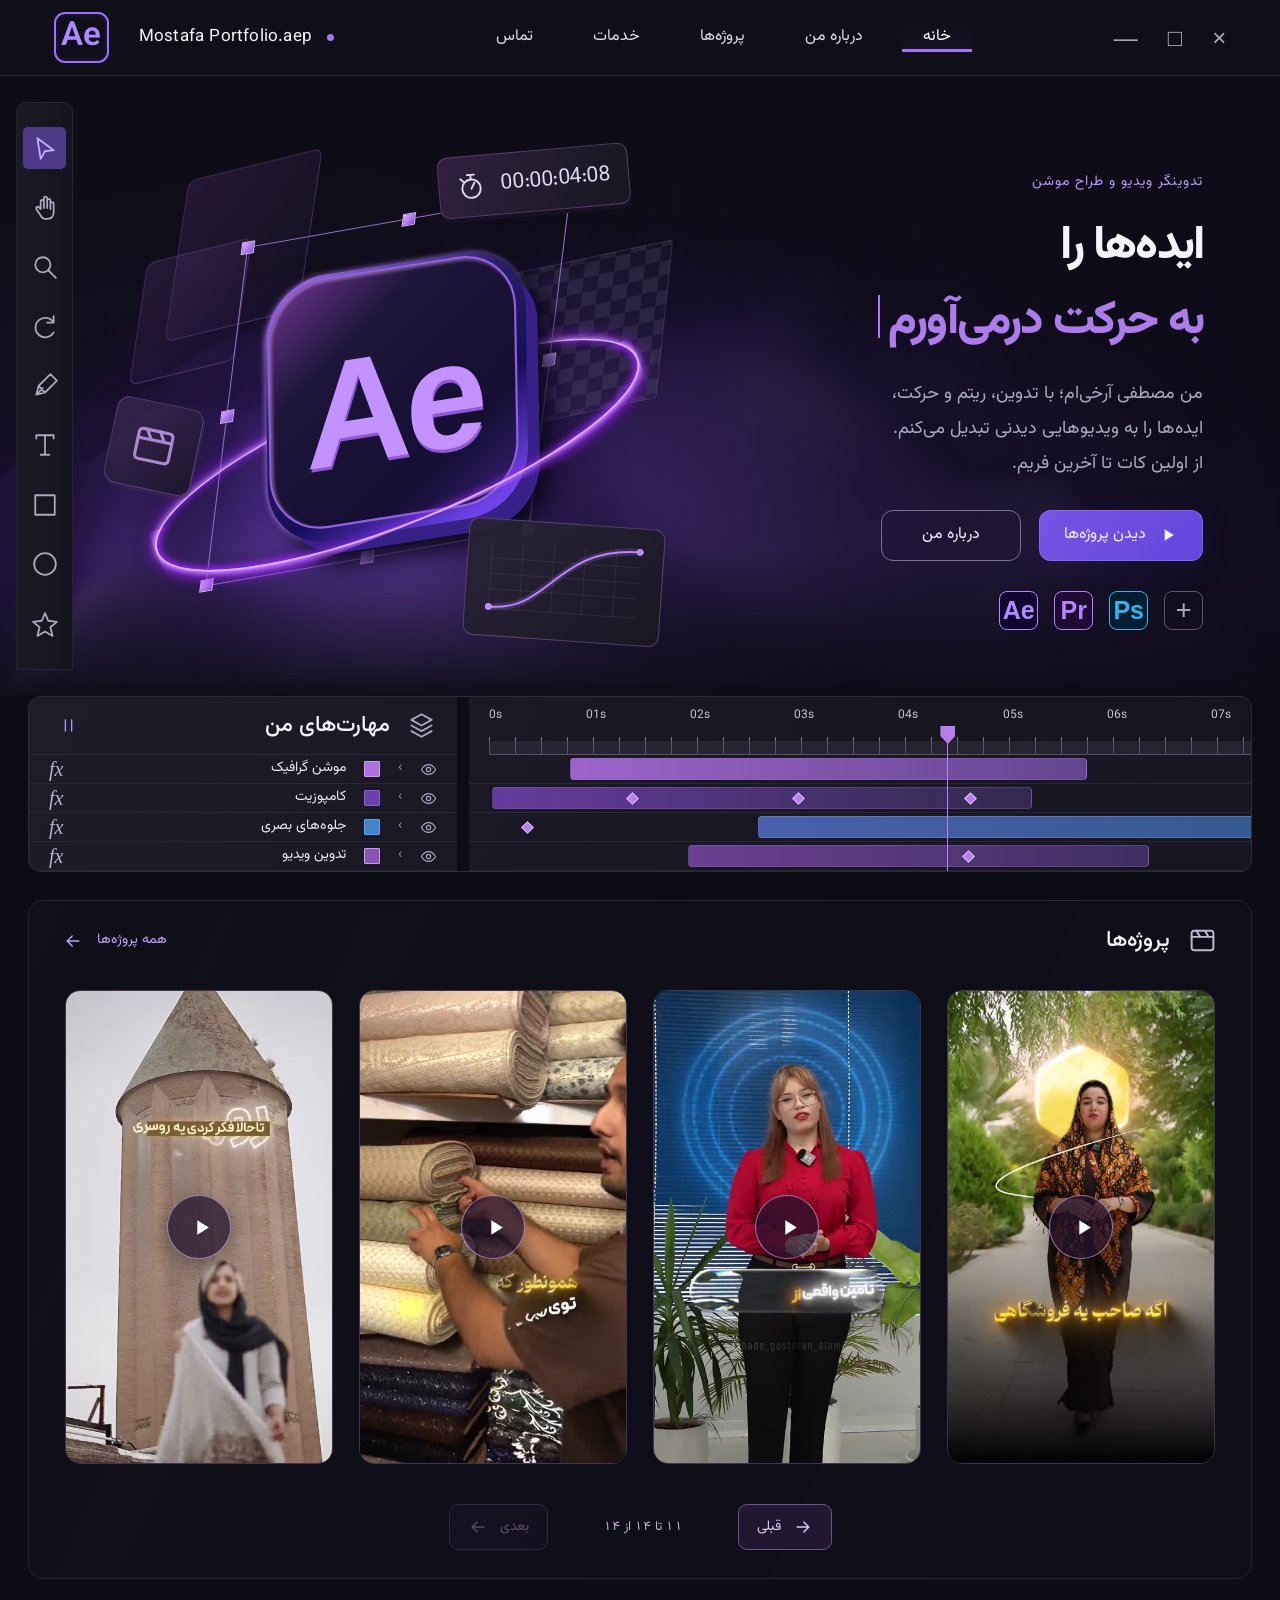
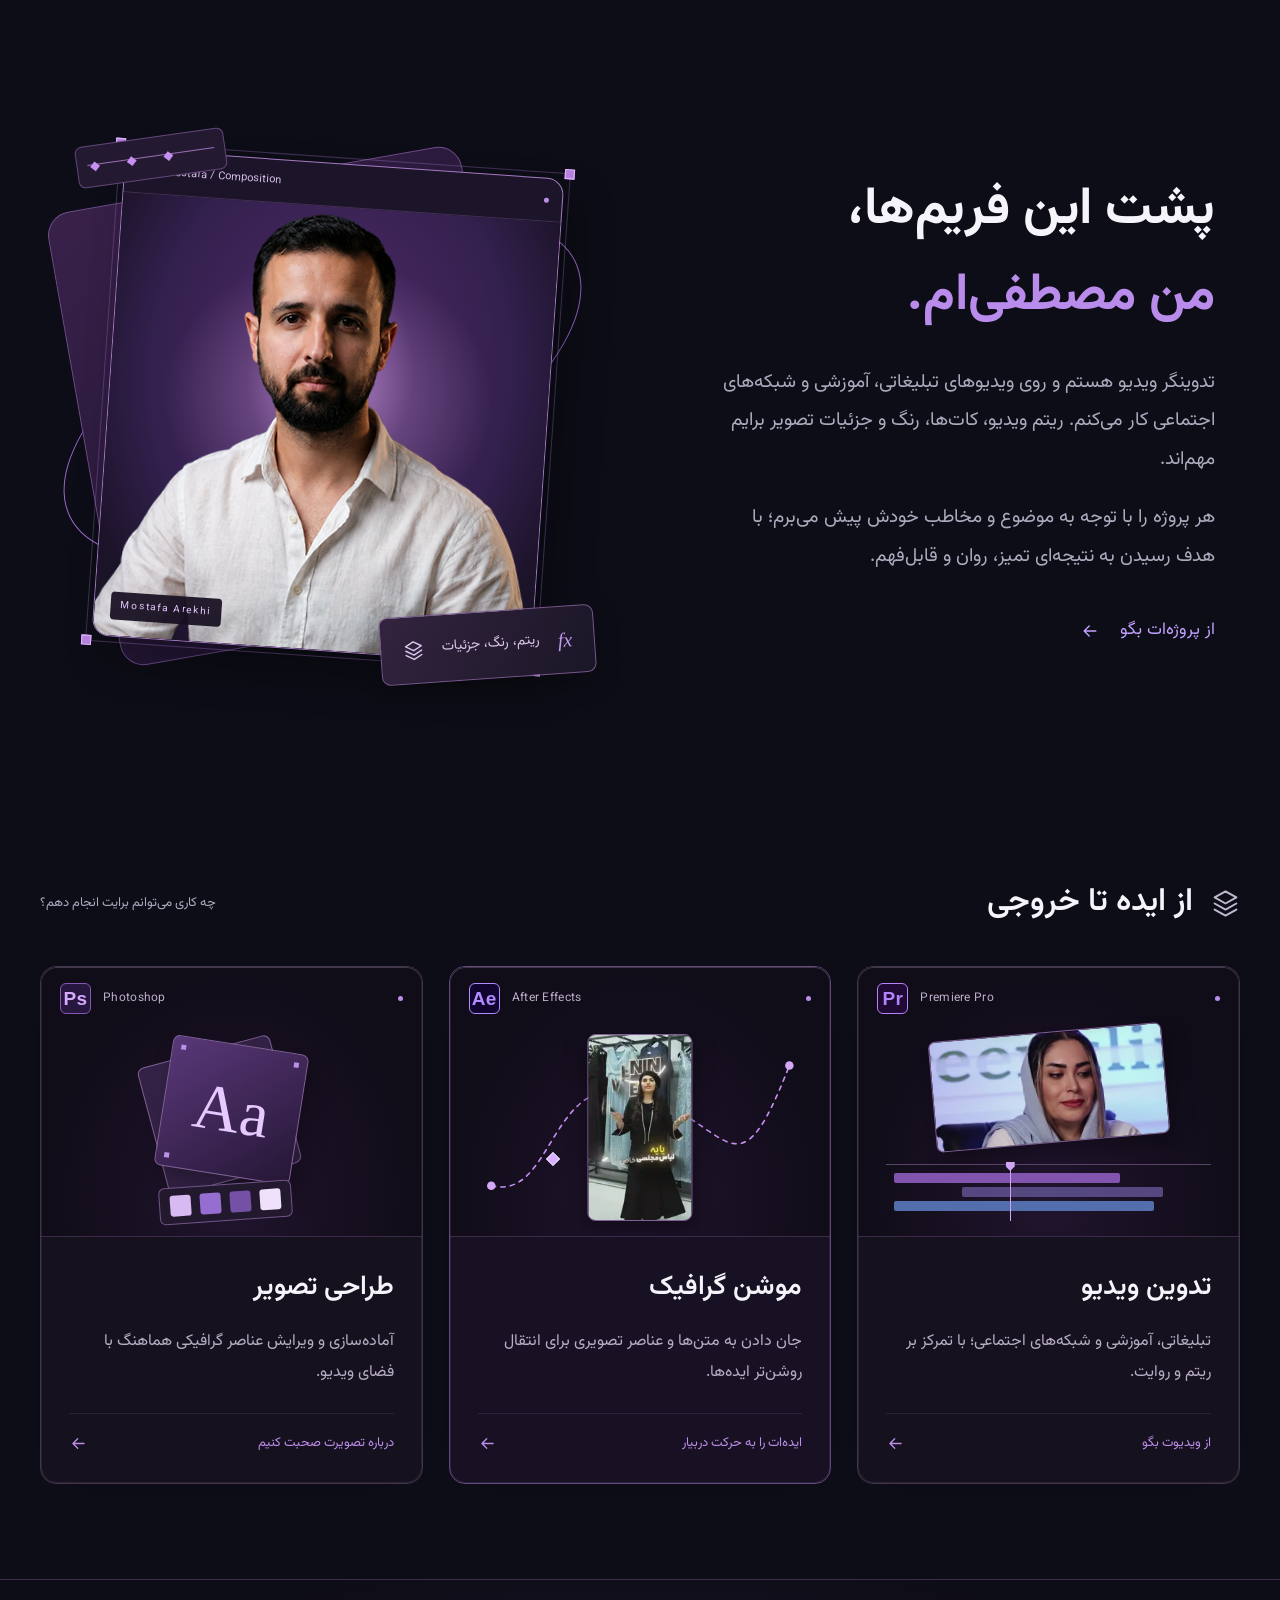
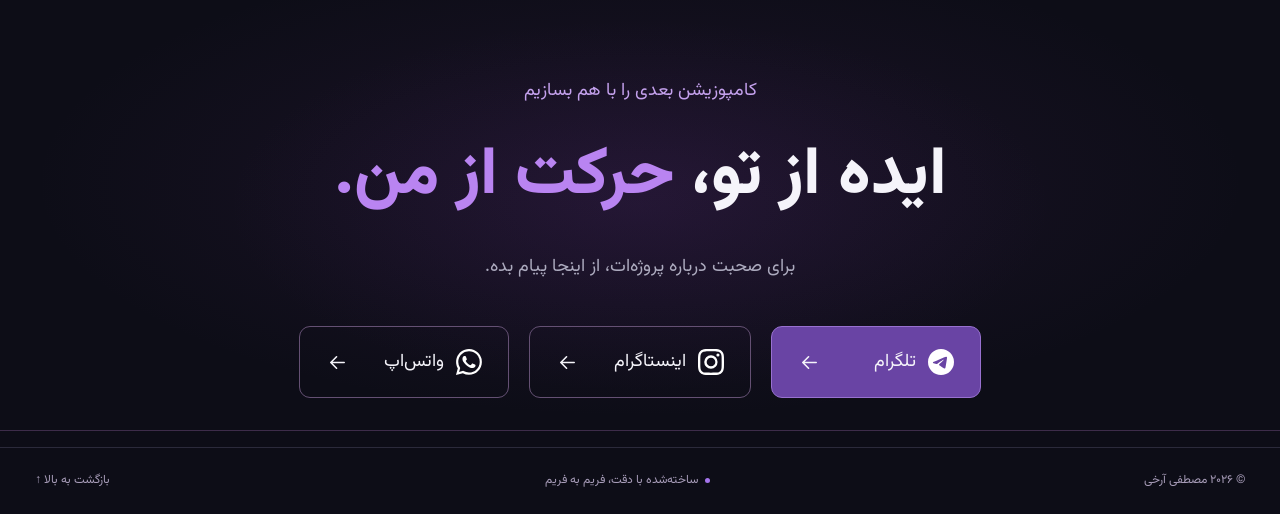
==== commit 430a1dd3: "Enable the purple GradientWaves hero background" ====
--- a/index.html
+++ b/index.html
@@ -1,5 +1,5 @@
 <!doctype html>
-<html lang="fa" dir="rtl"><head><meta charset="utf-8"><meta name="viewport" content="width=device-width,initial-scale=1"><meta name="description" content="پورتفولیوی مصطفی آرخی؛ تدوین ویدیو و موشن گرافیک"><meta name="theme-color" content="#0d0d17"><title>مصطفی آرخی | تدوین و موشن گرافیک</title><link rel="preconnect" href="https://fonts.googleapis.com"><link rel="preconnect" href="https://fonts.gstatic.com" crossorigin><link href="https://fonts.googleapis.com/css2?family=Vazirmatn:wght@400;500;600;700;800;900&display=swap" rel="stylesheet"><link rel="stylesheet" href="styles.css"><link rel="stylesheet" href="refinements.css?v=design-purple"><script src="script.js?v=hero-tilt-restored" defer></script><link rel="stylesheet" href="assets/service-tilt.css"></head>
+<html lang="fa" dir="rtl"><head><meta charset="utf-8"><meta name="viewport" content="width=device-width,initial-scale=1"><meta name="description" content="پورتفولیوی مصطفی آرخی؛ تدوین ویدیو و موشن گرافیک"><meta name="theme-color" content="#0d0d17"><title>مصطفی آرخی | تدوین و موشن گرافیک</title><link rel="preconnect" href="https://fonts.googleapis.com"><link rel="preconnect" href="https://fonts.gstatic.com" crossorigin><link href="https://fonts.googleapis.com/css2?family=Vazirmatn:wght@400;500;600;700;800;900&display=swap" rel="stylesheet"><link rel="stylesheet" href="styles.css"><link rel="stylesheet" href="refinements.css?v=design-purple"><script src="script.js?v=gradient-waves" defer></script><link rel="stylesheet" href="assets/service-tilt.css"></head>
 <body>
 <svg class="icon-defs" xmlns="http://www.w3.org/2000/svg"><defs>
 <symbol id="play" viewBox="0 0 24 24"><path d="m8 5 11 7-11 7Z"/></symbol><symbol id="pause" viewBox="0 0 24 24"><path d="M8 5v14M16 5v14"/></symbol>
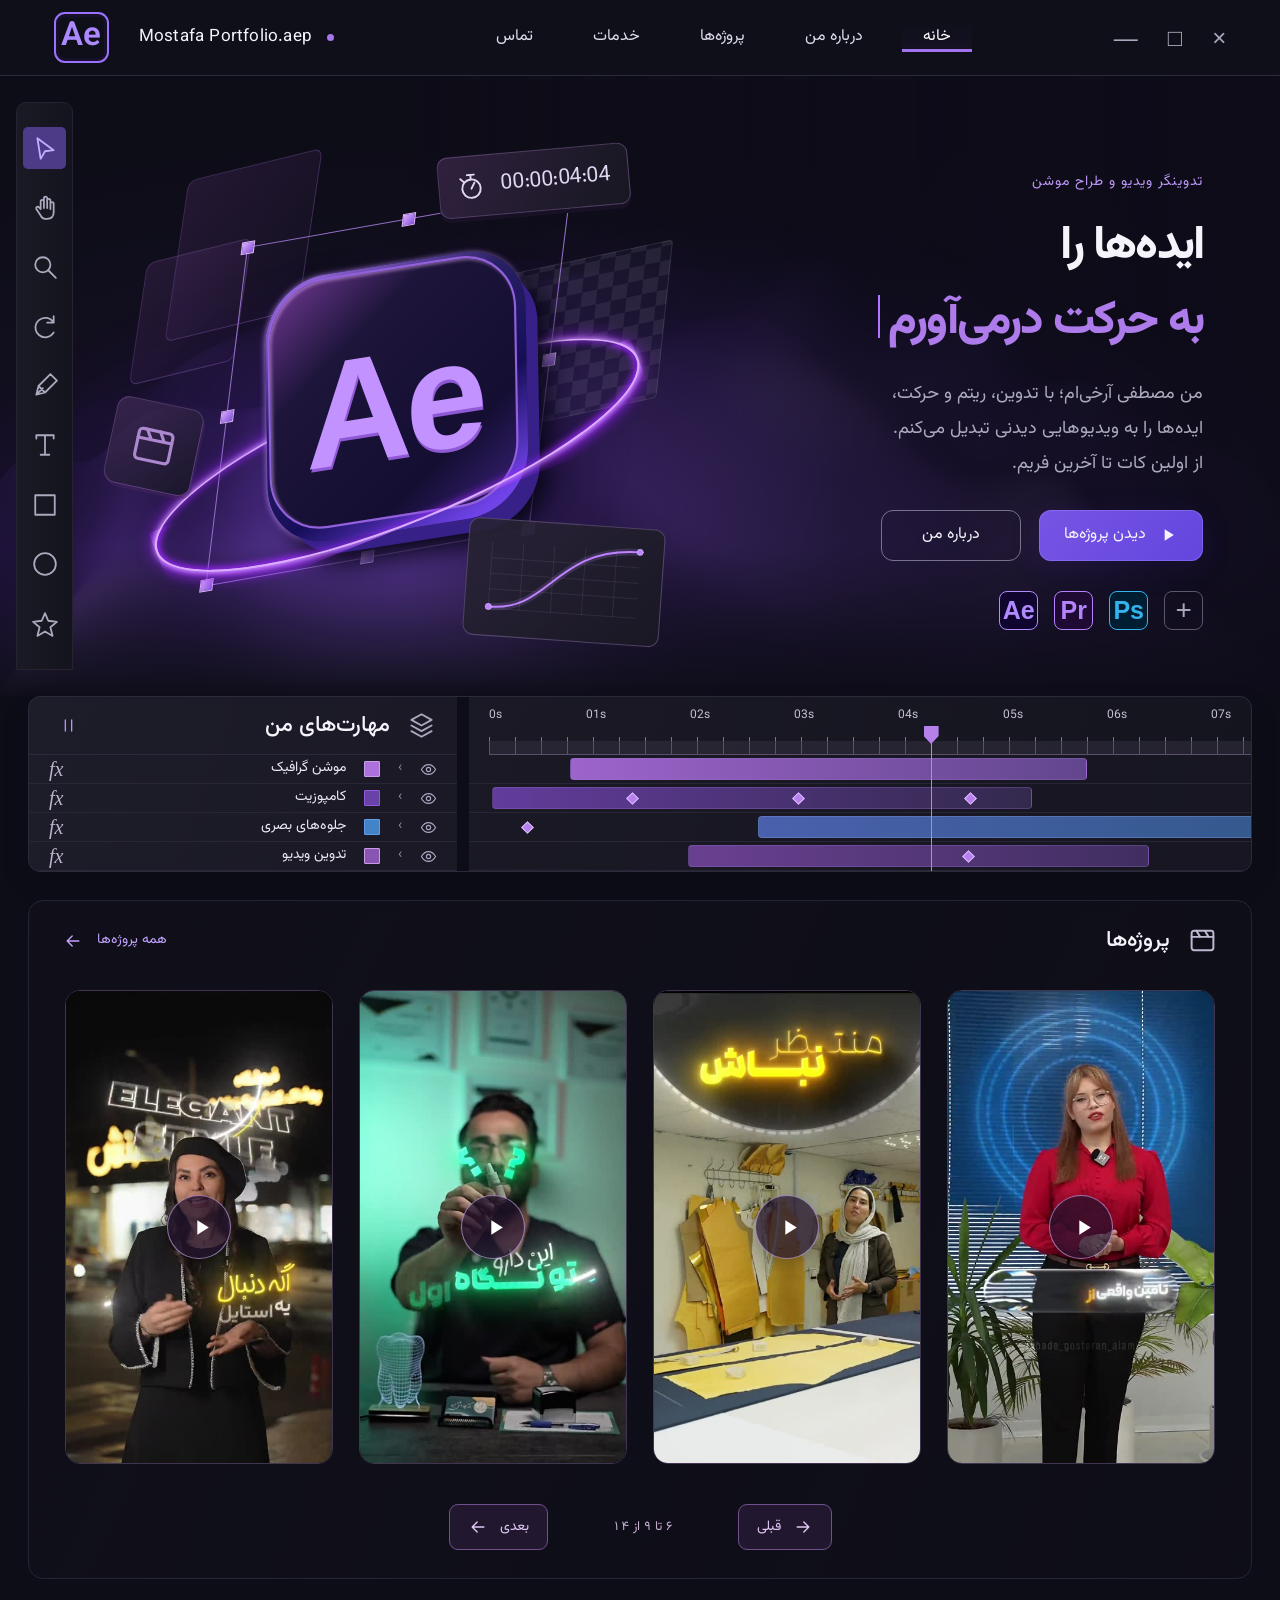
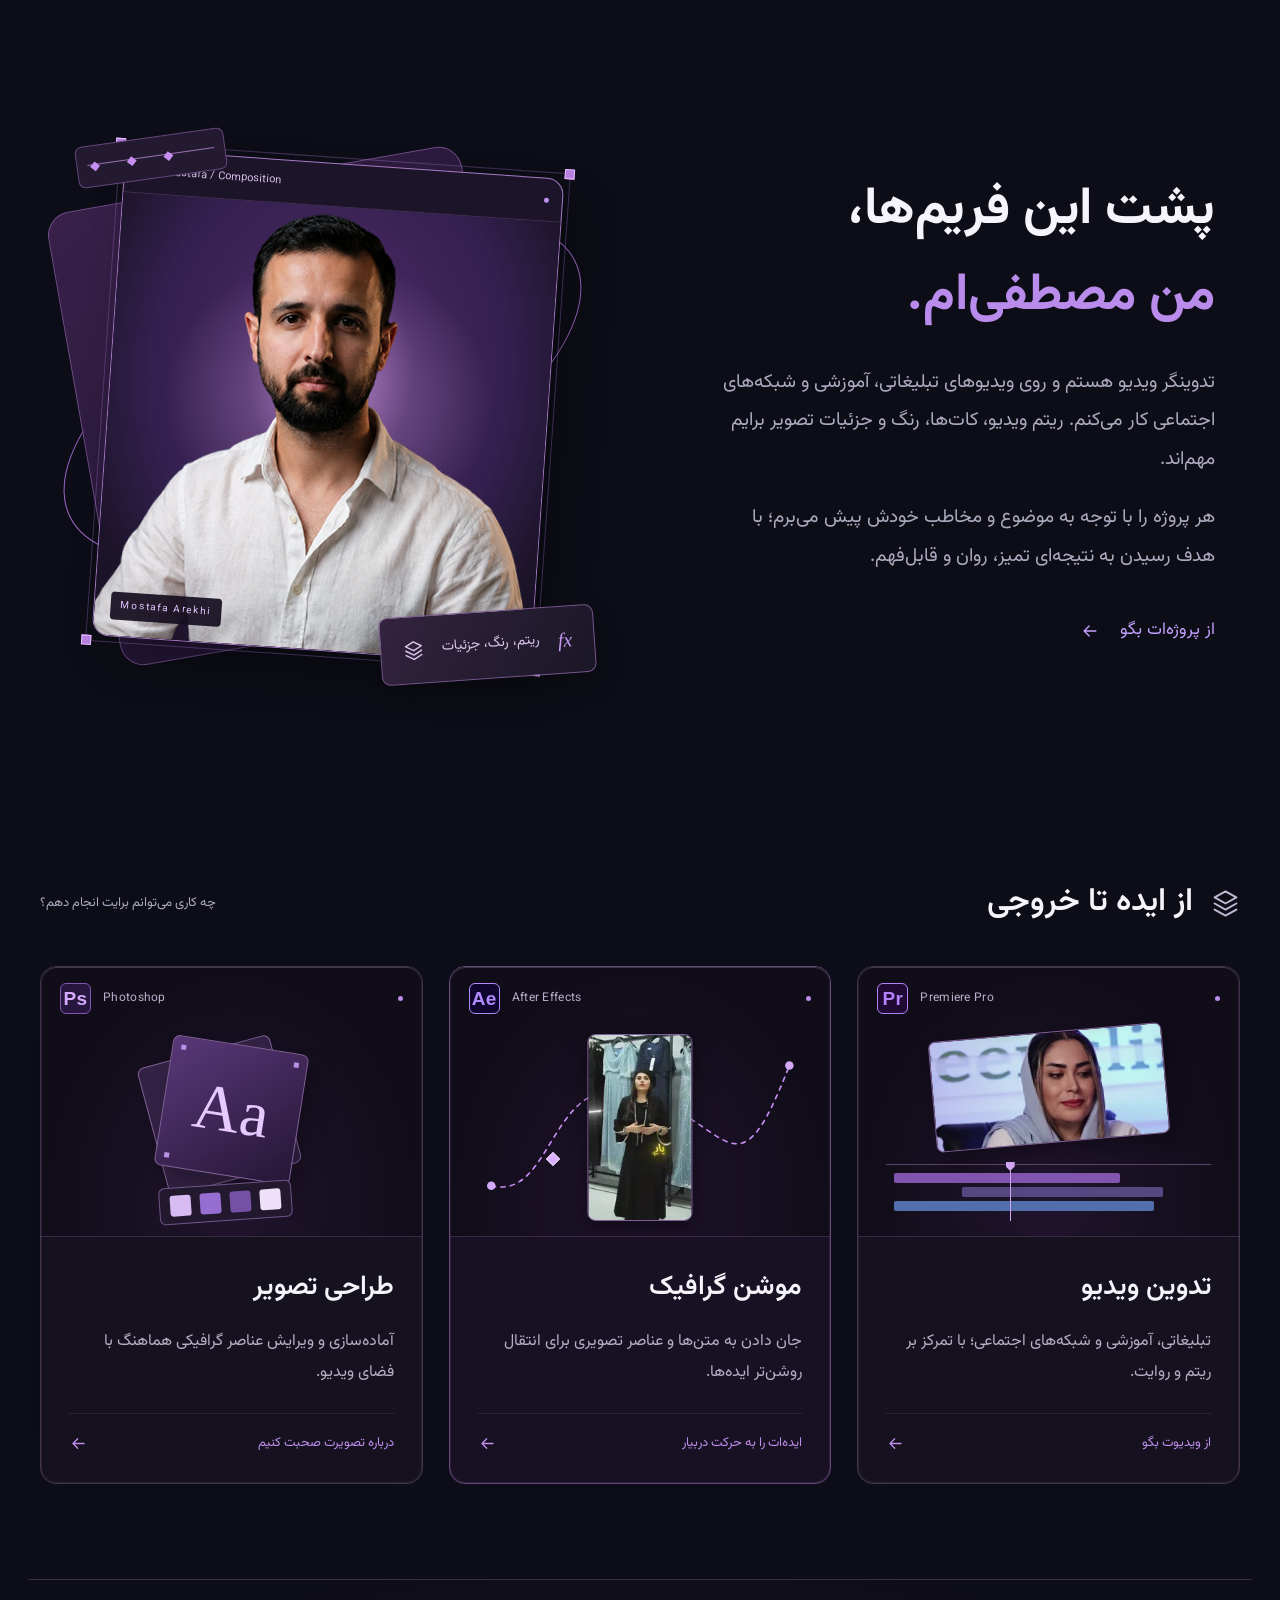
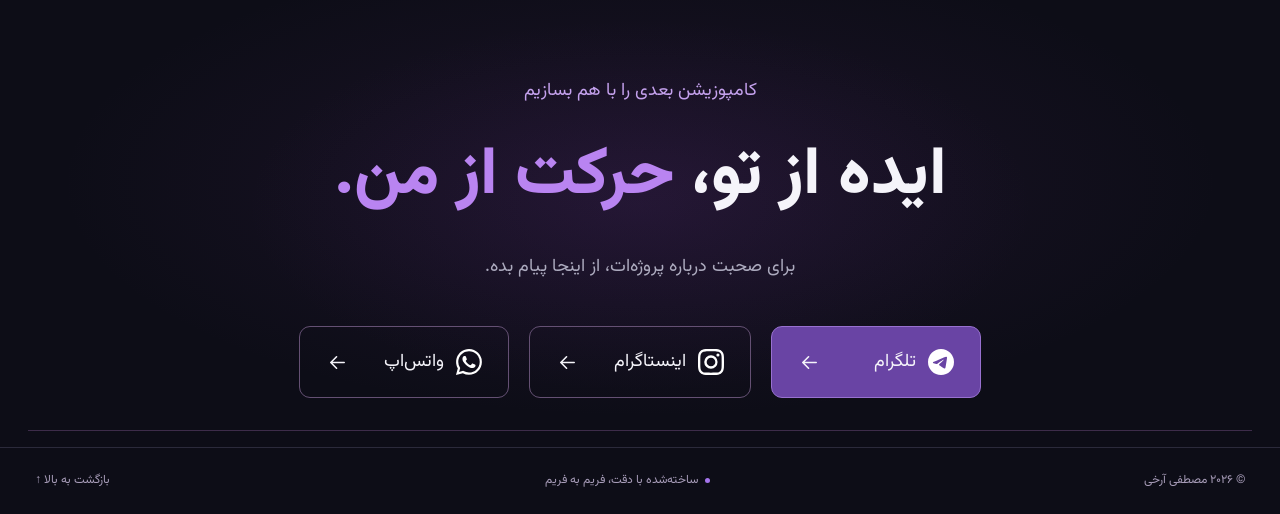
==== commit 5ad8f835: "Align timeline and projects with the page gutters" ====
--- a/index.html
+++ b/index.html
@@ -1,5 +1,5 @@
 <!doctype html>
-<html lang="fa" dir="rtl"><head><meta charset="utf-8"><meta name="viewport" content="width=device-width,initial-scale=1"><meta name="description" content="پورتفولیوی مصطفی آرخی؛ تدوین ویدیو و موشن گرافیک"><meta name="theme-color" content="#0d0d17"><title>مصطفی آرخی | تدوین و موشن گرافیک</title><link rel="preconnect" href="https://fonts.googleapis.com"><link rel="preconnect" href="https://fonts.gstatic.com" crossorigin><link href="https://fonts.googleapis.com/css2?family=Vazirmatn:wght@400;500;600;700;800;900&display=swap" rel="stylesheet"><link rel="stylesheet" href="styles.css"><link rel="stylesheet" href="refinements.css?v=design-purple"><script src="script.js?v=gradient-waves" defer></script><link rel="stylesheet" href="assets/service-tilt.css"></head>
+<html lang="fa" dir="rtl"><head><meta charset="utf-8"><meta name="viewport" content="width=device-width,initial-scale=1"><meta name="description" content="پورتفولیوی مصطفی آرخی؛ تدوین ویدیو و موشن گرافیک"><meta name="theme-color" content="#0d0d17"><title>مصطفی آرخی | تدوین و موشن گرافیک</title><link rel="preconnect" href="https://fonts.googleapis.com"><link rel="preconnect" href="https://fonts.gstatic.com" crossorigin><link href="https://fonts.googleapis.com/css2?family=Vazirmatn:wght@400;500;600;700;800;900&display=swap" rel="stylesheet"><link rel="stylesheet" href="styles.css"><link rel="stylesheet" href="refinements.css?v=section-gutters"><script src="script.js?v=gradient-waves" defer></script><link rel="stylesheet" href="assets/service-tilt.css"></head>
 <body>
 <svg class="icon-defs" xmlns="http://www.w3.org/2000/svg"><defs>
 <symbol id="play" viewBox="0 0 24 24"><path d="m8 5 11 7-11 7Z"/></symbol><symbol id="pause" viewBox="0 0 24 24"><path d="M8 5v14M16 5v14"/></symbol>
--- a/refinements.css
+++ b/refinements.css
@@ -246,3 +246,15 @@
 
 
 @keyframes orbit-breathe{0%,100%{translate:0 0;opacity:.84}50%{translate:0 -5px;opacity:1}}
+
+/* Align the two framed sections with the contact section's outer edges. */
+.timeline-panel,.projects.panel-section,.contact-section{
+ width:min(1480px, calc(100% - 56px));
+ margin-inline:auto;
+}
+@media(max-width:900px){
+ .timeline-panel,.projects.panel-section,.contact-section{width:calc(100% - 50px)}
+}
+@media(max-width:640px){
+ .timeline-panel,.projects.panel-section,.contact-section{width:calc(100% - 30px)}
+}
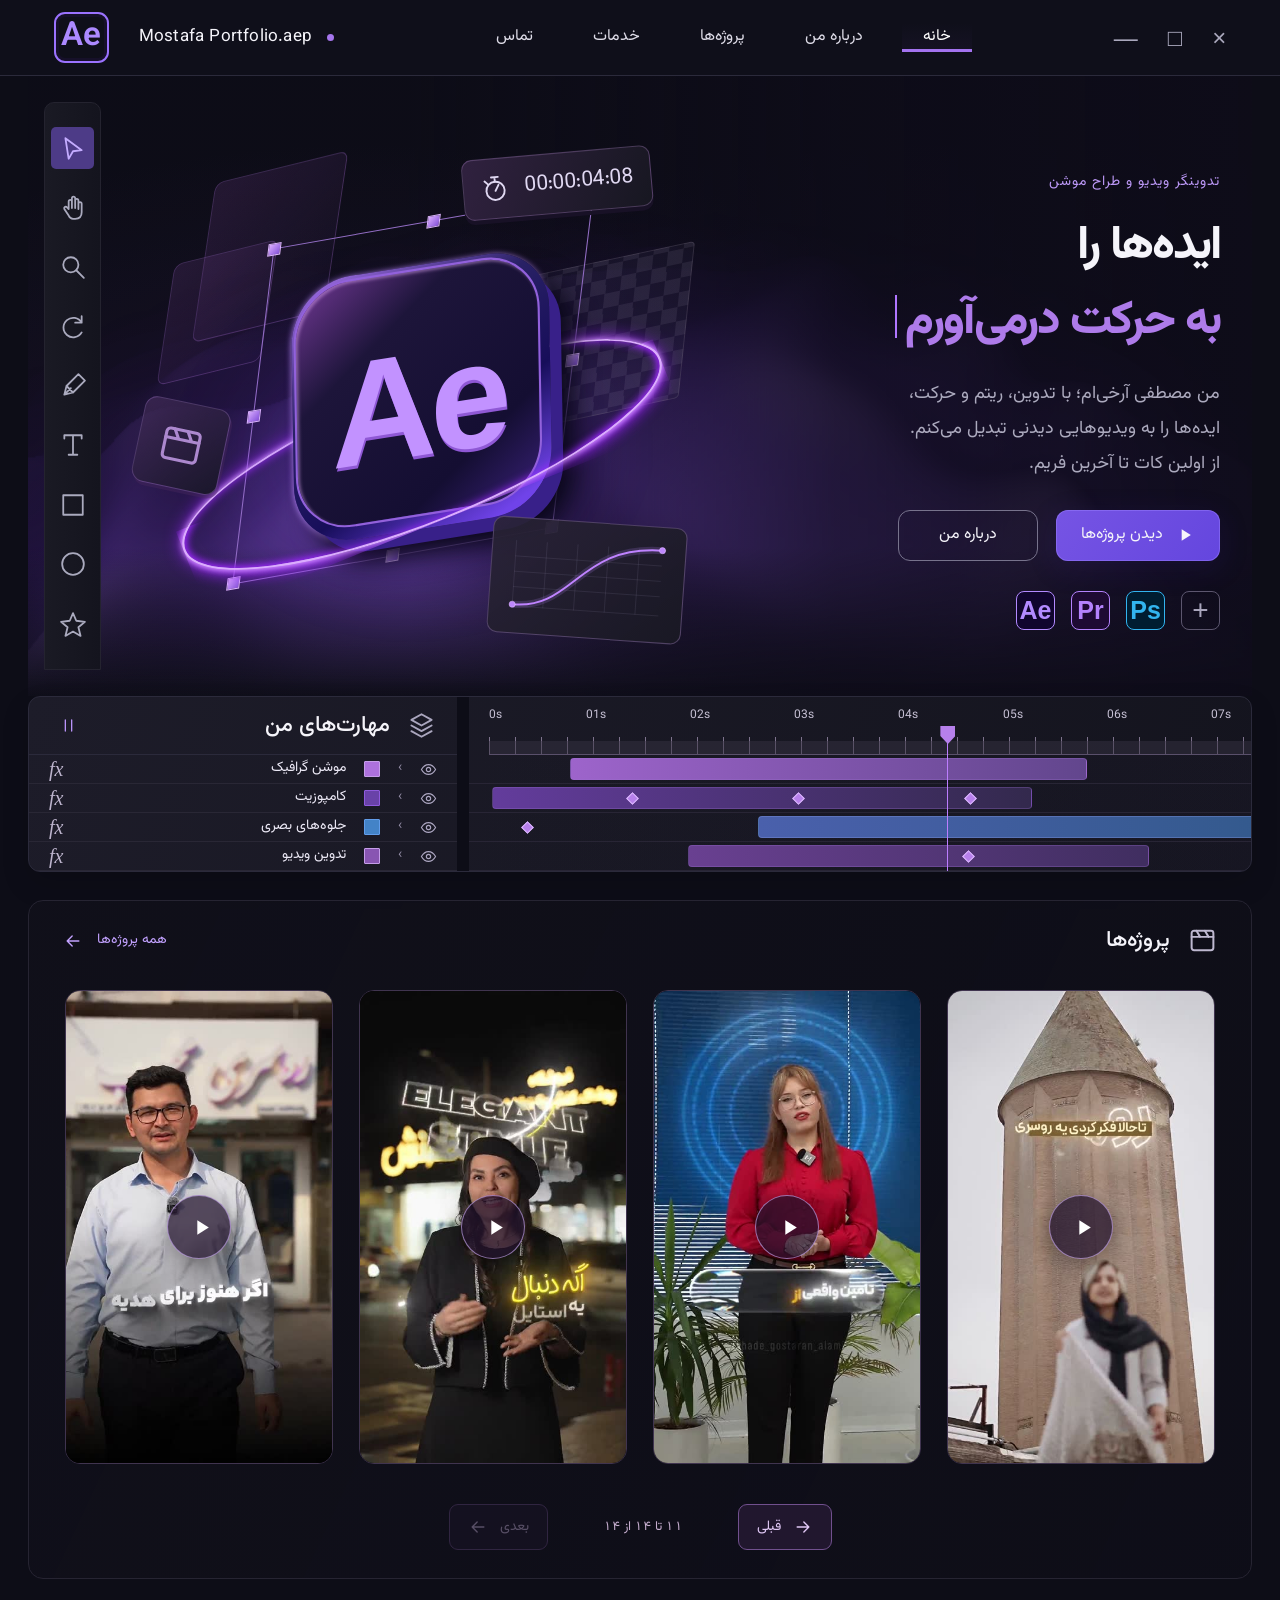
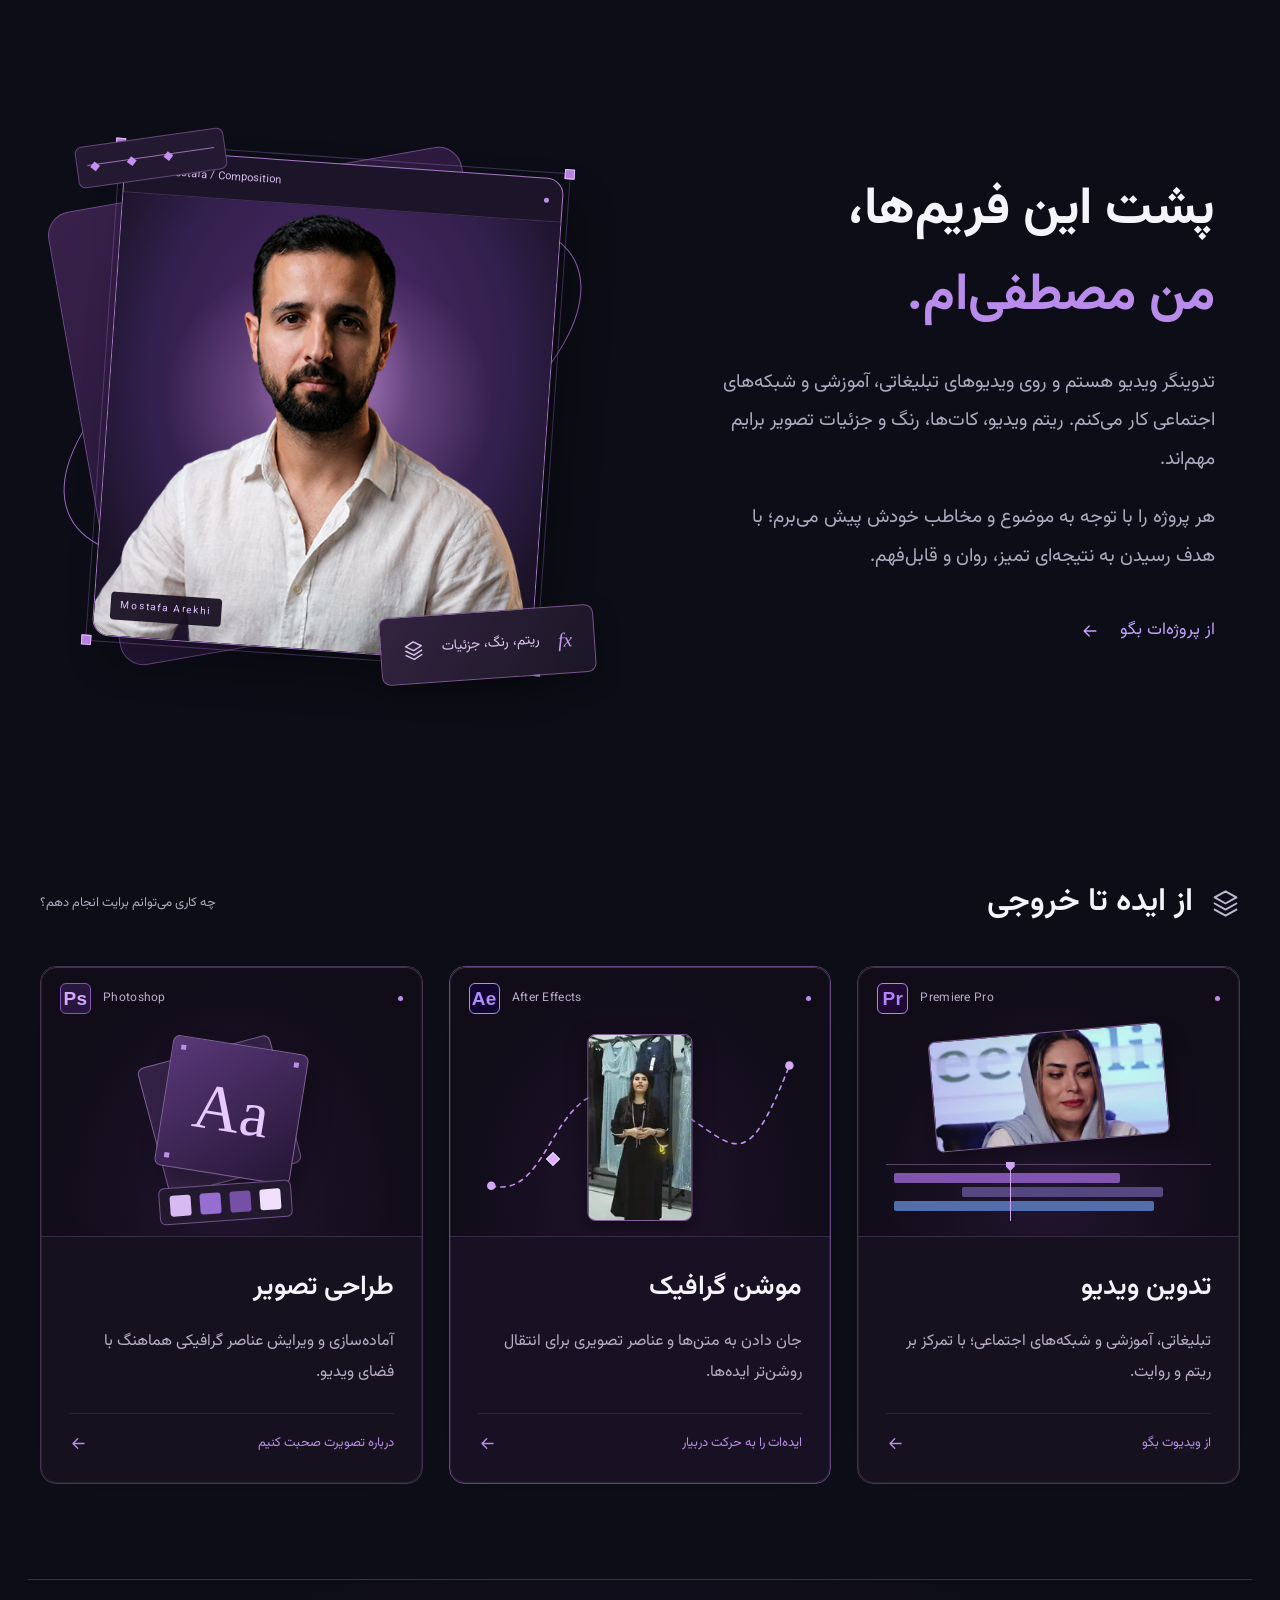
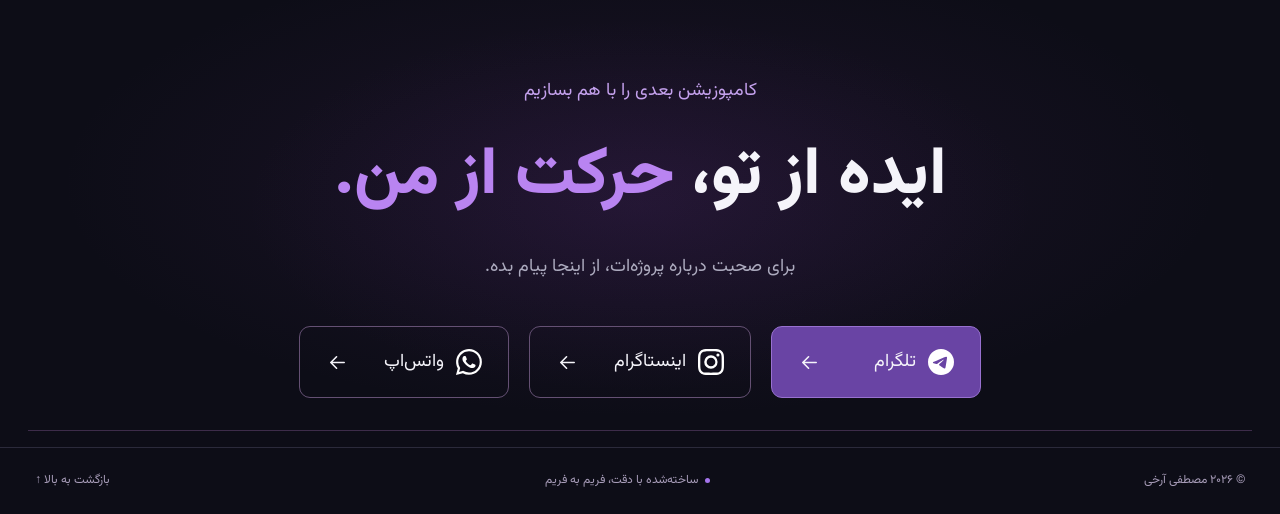
==== commit f3c7545d: "Align the hero with the timeline and portfolio gutters" ====
--- a/index.html
+++ b/index.html
@@ -1,5 +1,5 @@
 <!doctype html>
-<html lang="fa" dir="rtl"><head><meta charset="utf-8"><meta name="viewport" content="width=device-width,initial-scale=1"><meta name="description" content="پورتفولیوی مصطفی آرخی؛ تدوین ویدیو و موشن گرافیک"><meta name="theme-color" content="#0d0d17"><title>مصطفی آرخی | تدوین و موشن گرافیک</title><link rel="preconnect" href="https://fonts.googleapis.com"><link rel="preconnect" href="https://fonts.gstatic.com" crossorigin><link href="https://fonts.googleapis.com/css2?family=Vazirmatn:wght@400;500;600;700;800;900&display=swap" rel="stylesheet"><link rel="stylesheet" href="styles.css"><link rel="stylesheet" href="refinements.css?v=section-gutters"><script src="script.js?v=gradient-waves" defer></script><link rel="stylesheet" href="assets/service-tilt.css"></head>
+<html lang="fa" dir="rtl"><head><meta charset="utf-8"><meta name="viewport" content="width=device-width,initial-scale=1"><meta name="description" content="پورتفولیوی مصطفی آرخی؛ تدوین ویدیو و موشن گرافیک"><meta name="theme-color" content="#0d0d17"><title>مصطفی آرخی | تدوین و موشن گرافیک</title><link rel="preconnect" href="https://fonts.googleapis.com"><link rel="preconnect" href="https://fonts.gstatic.com" crossorigin><link href="https://fonts.googleapis.com/css2?family=Vazirmatn:wght@400;500;600;700;800;900&display=swap" rel="stylesheet"><link rel="stylesheet" href="styles.css"><link rel="stylesheet" href="refinements.css?v=hero-alignment"><script src="script.js?v=gradient-waves" defer></script><link rel="stylesheet" href="assets/service-tilt.css"></head>
 <body>
 <svg class="icon-defs" xmlns="http://www.w3.org/2000/svg"><defs>
 <symbol id="play" viewBox="0 0 24 24"><path d="m8 5 11 7-11 7Z"/></symbol><symbol id="pause" viewBox="0 0 24 24"><path d="M8 5v14M16 5v14"/></symbol>
--- a/refinements.css
+++ b/refinements.css
@@ -258,3 +258,13 @@
 @media(max-width:640px){
  .timeline-panel,.projects.panel-section,.contact-section{width:calc(100% - 30px)}
 }
+
+@media(min-width:641px){
+ .hero{
+  width:min(1480px, calc(100% - 56px));
+  padding-inline-start:clamp(26px, 2.5vw, 40px);
+ }
+}
+@media(min-width:641px) and (max-width:900px){
+ .hero{width:calc(100% - 50px)}
+}
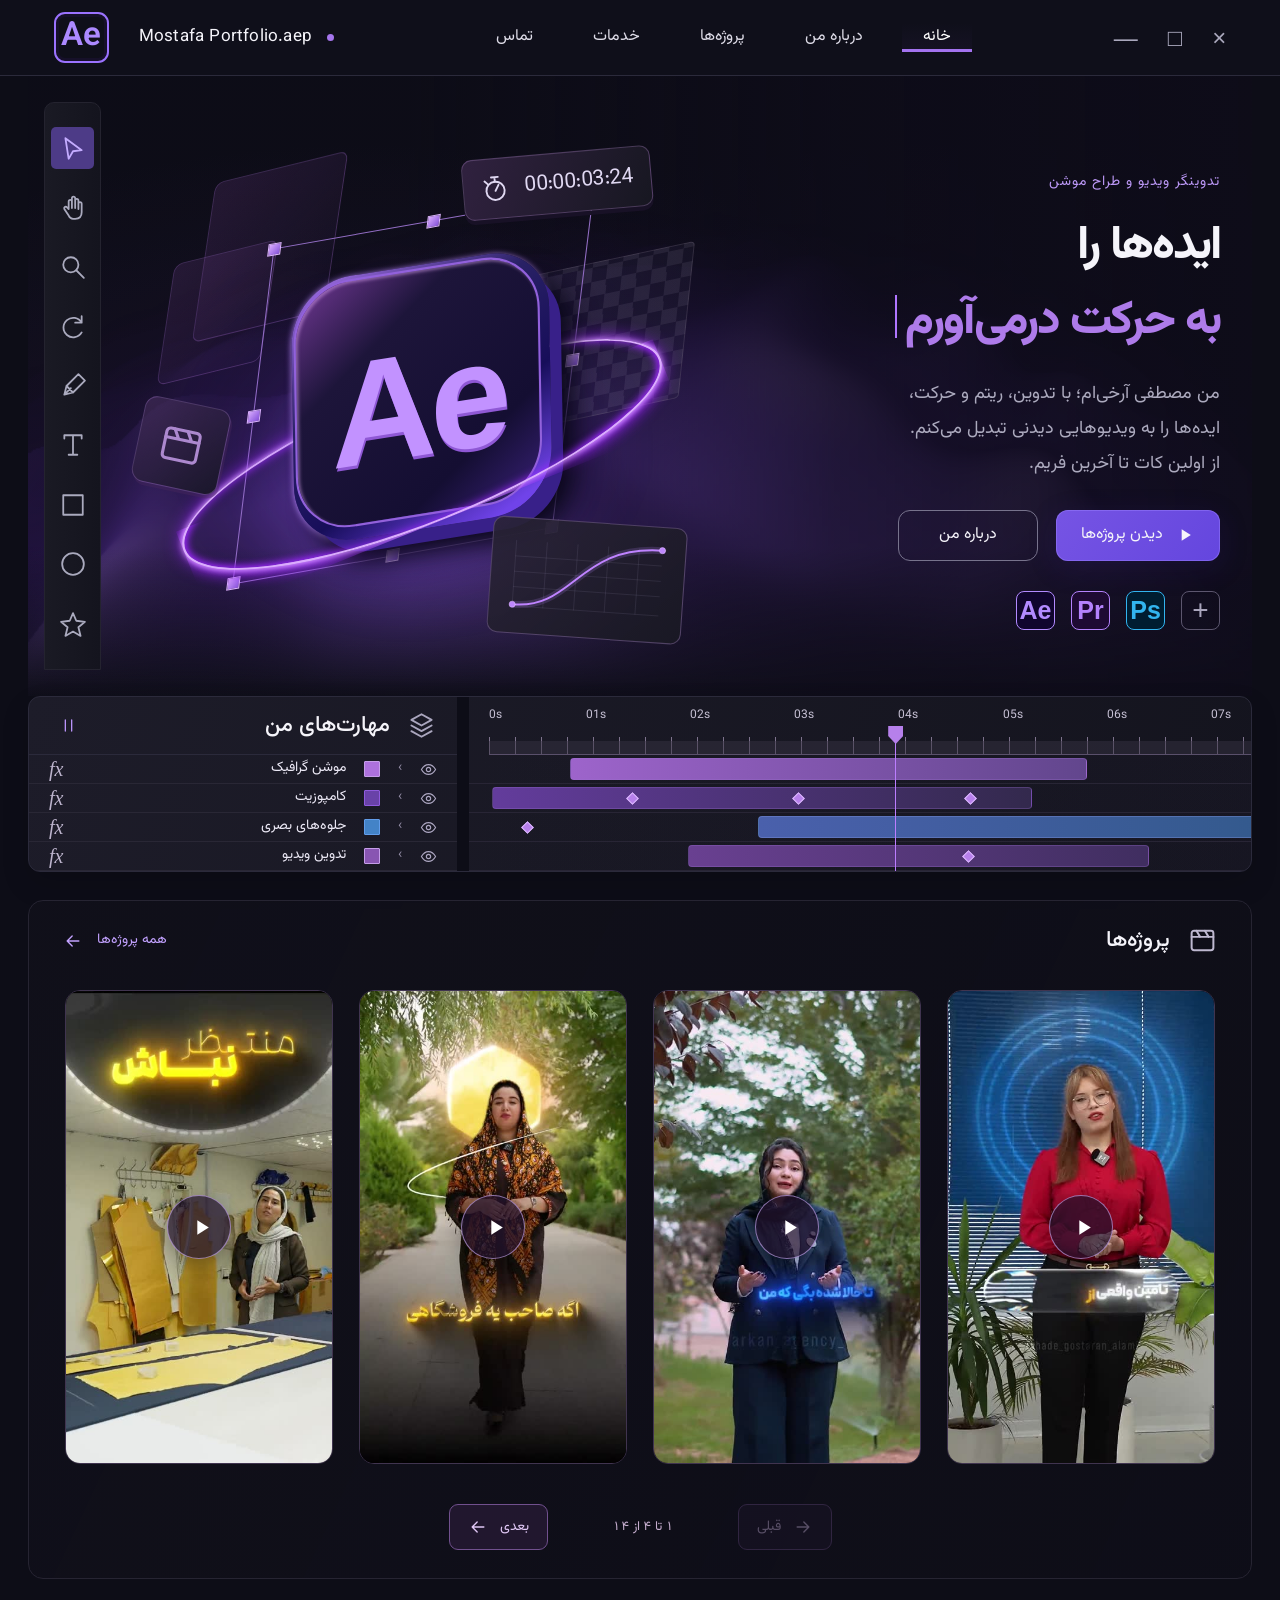
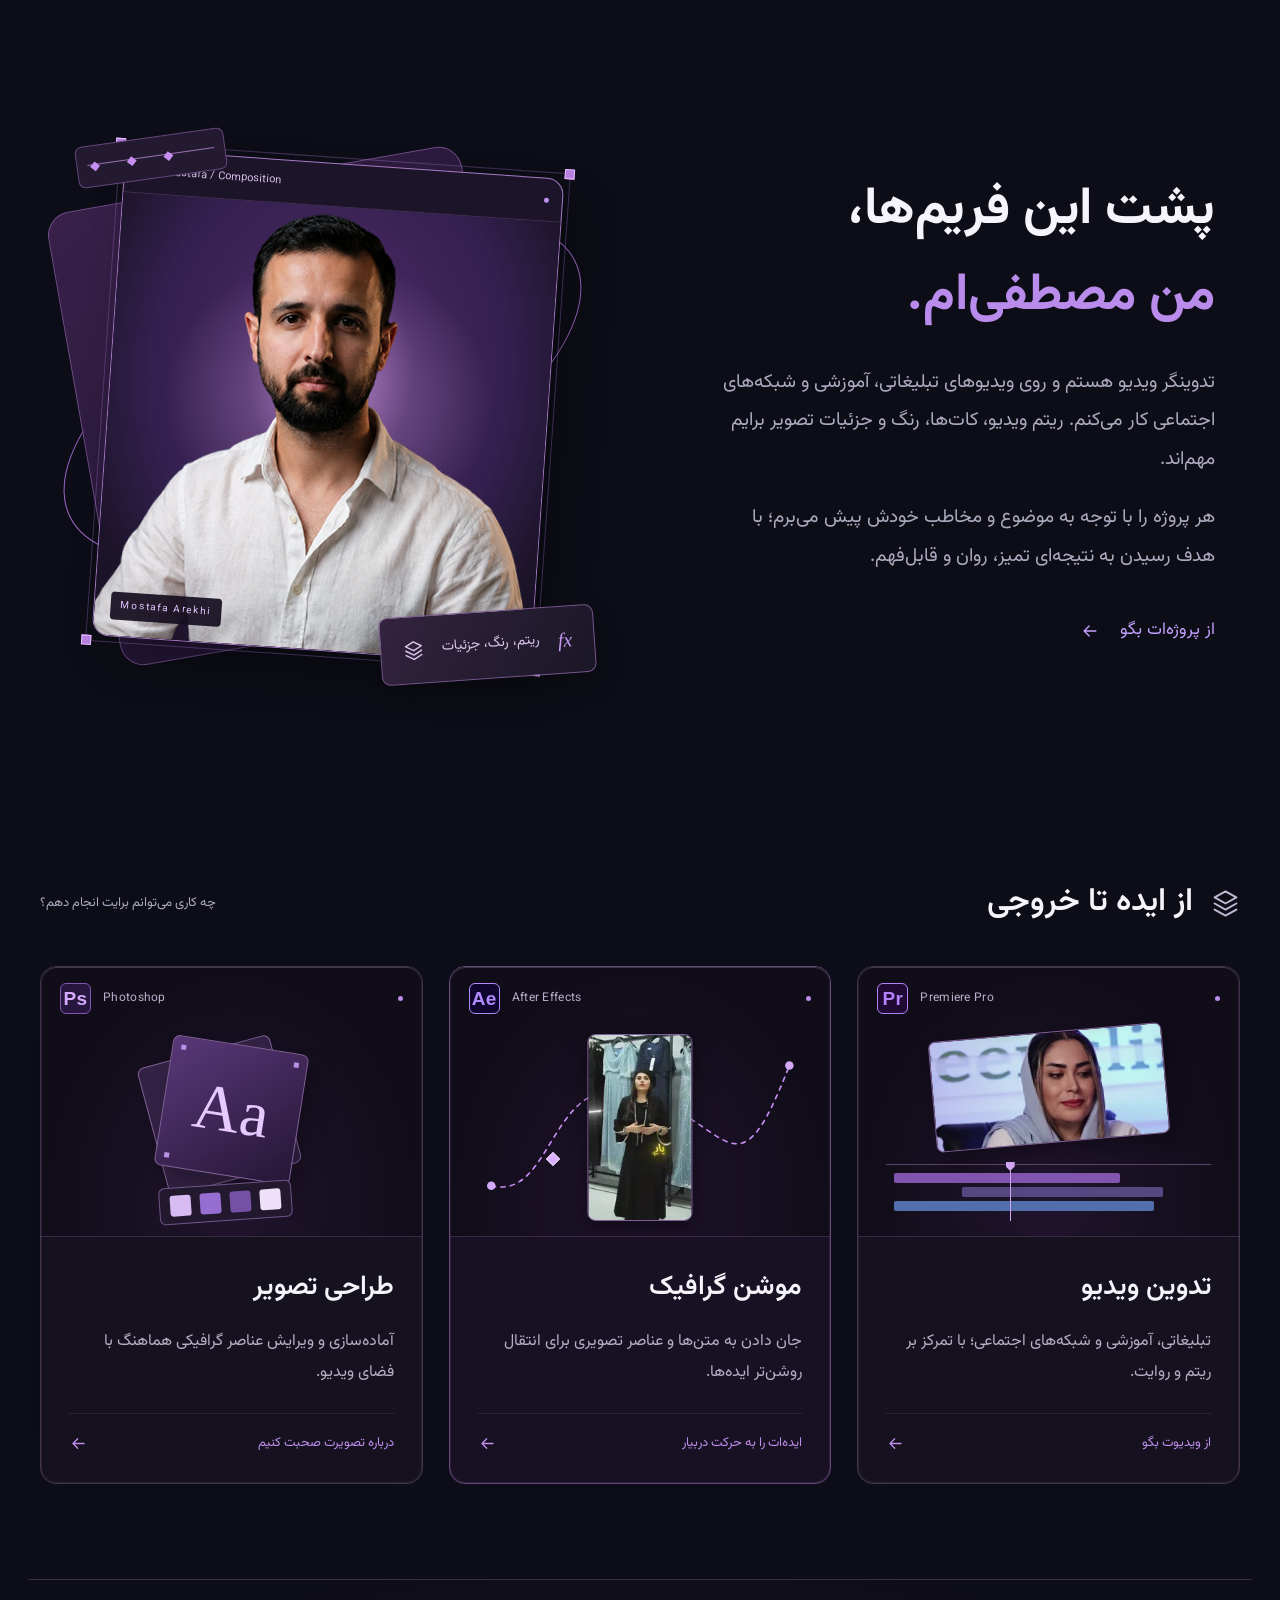
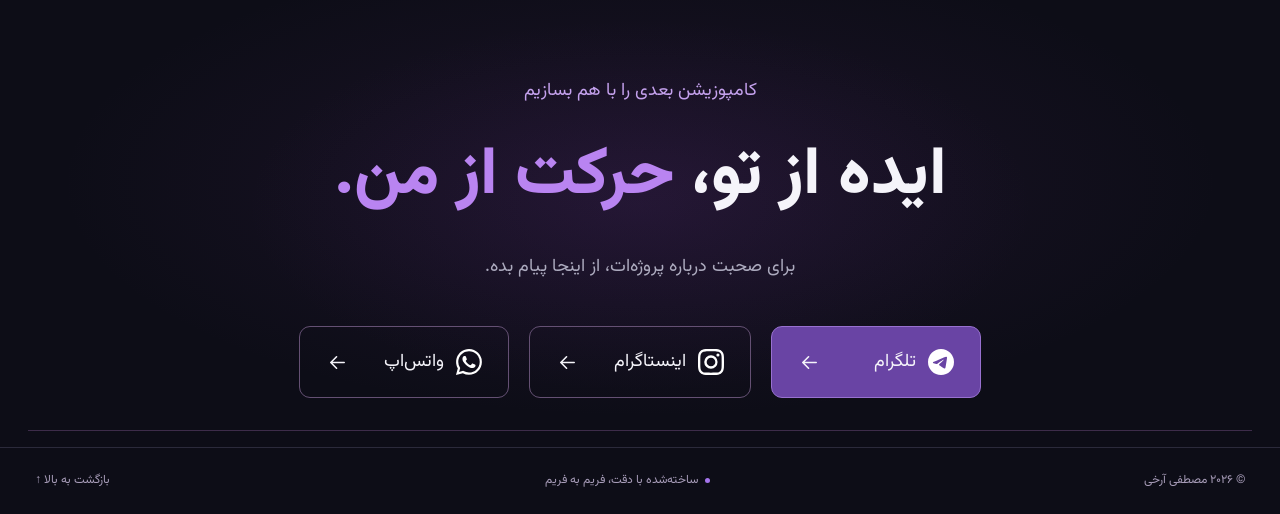
==== commit ed2c8e25: "Simplify the hero artwork on mobile" ====
--- a/index.html
+++ b/index.html
@@ -1,5 +1,5 @@
 <!doctype html>
-<html lang="fa" dir="rtl"><head><meta charset="utf-8"><meta name="viewport" content="width=device-width,initial-scale=1"><meta name="description" content="پورتفولیوی مصطفی آرخی؛ تدوین ویدیو و موشن گرافیک"><meta name="theme-color" content="#0d0d17"><title>مصطفی آرخی | تدوین و موشن گرافیک</title><link rel="preconnect" href="https://fonts.googleapis.com"><link rel="preconnect" href="https://fonts.gstatic.com" crossorigin><link href="https://fonts.googleapis.com/css2?family=Vazirmatn:wght@400;500;600;700;800;900&display=swap" rel="stylesheet"><link rel="stylesheet" href="styles.css"><link rel="stylesheet" href="refinements.css?v=hero-alignment"><script src="script.js?v=gradient-waves" defer></script><link rel="stylesheet" href="assets/service-tilt.css"></head>
+<html lang="fa" dir="rtl"><head><meta charset="utf-8"><meta name="viewport" content="width=device-width,initial-scale=1"><meta name="description" content="پورتفولیوی مصطفی آرخی؛ تدوین ویدیو و موشن گرافیک"><meta name="theme-color" content="#0d0d17"><title>مصطفی آرخی | تدوین و موشن گرافیک</title><link rel="preconnect" href="https://fonts.googleapis.com"><link rel="preconnect" href="https://fonts.gstatic.com" crossorigin><link href="https://fonts.googleapis.com/css2?family=Vazirmatn:wght@400;500;600;700;800;900&display=swap" rel="stylesheet"><link rel="stylesheet" href="styles.css"><link rel="stylesheet" href="refinements.css?v=mobile-hero"><script src="script.js?v=gradient-waves" defer></script><link rel="stylesheet" href="assets/service-tilt.css"></head>
 <body>
 <svg class="icon-defs" xmlns="http://www.w3.org/2000/svg"><defs>
 <symbol id="play" viewBox="0 0 24 24"><path d="m8 5 11 7-11 7Z"/></symbol><symbol id="pause" viewBox="0 0 24 24"><path d="M8 5v14M16 5v14"/></symbol>
--- a/refinements.css
+++ b/refinements.css
@@ -268,3 +268,11 @@
 @media(min-width:641px) and (max-width:900px){
  .hero{width:calc(100% - 50px)}
 }
+
+@media(max-width:640px){
+ .hero .hero-art{margin:26px -16px -150px}
+ .hero-art :is(.floating-plane,.checker-plane,.selection-box,.timecode,.floating-film,.curve-panel){display:none}
+ .hero-art .ae-object{top:43px;left:calc(50% - 110px)}
+ .hero-art .orbit{top:164px;left:4%;width:92%}
+ .hero .hero-waves .gradient-waves-canvas{opacity:.44}
+}
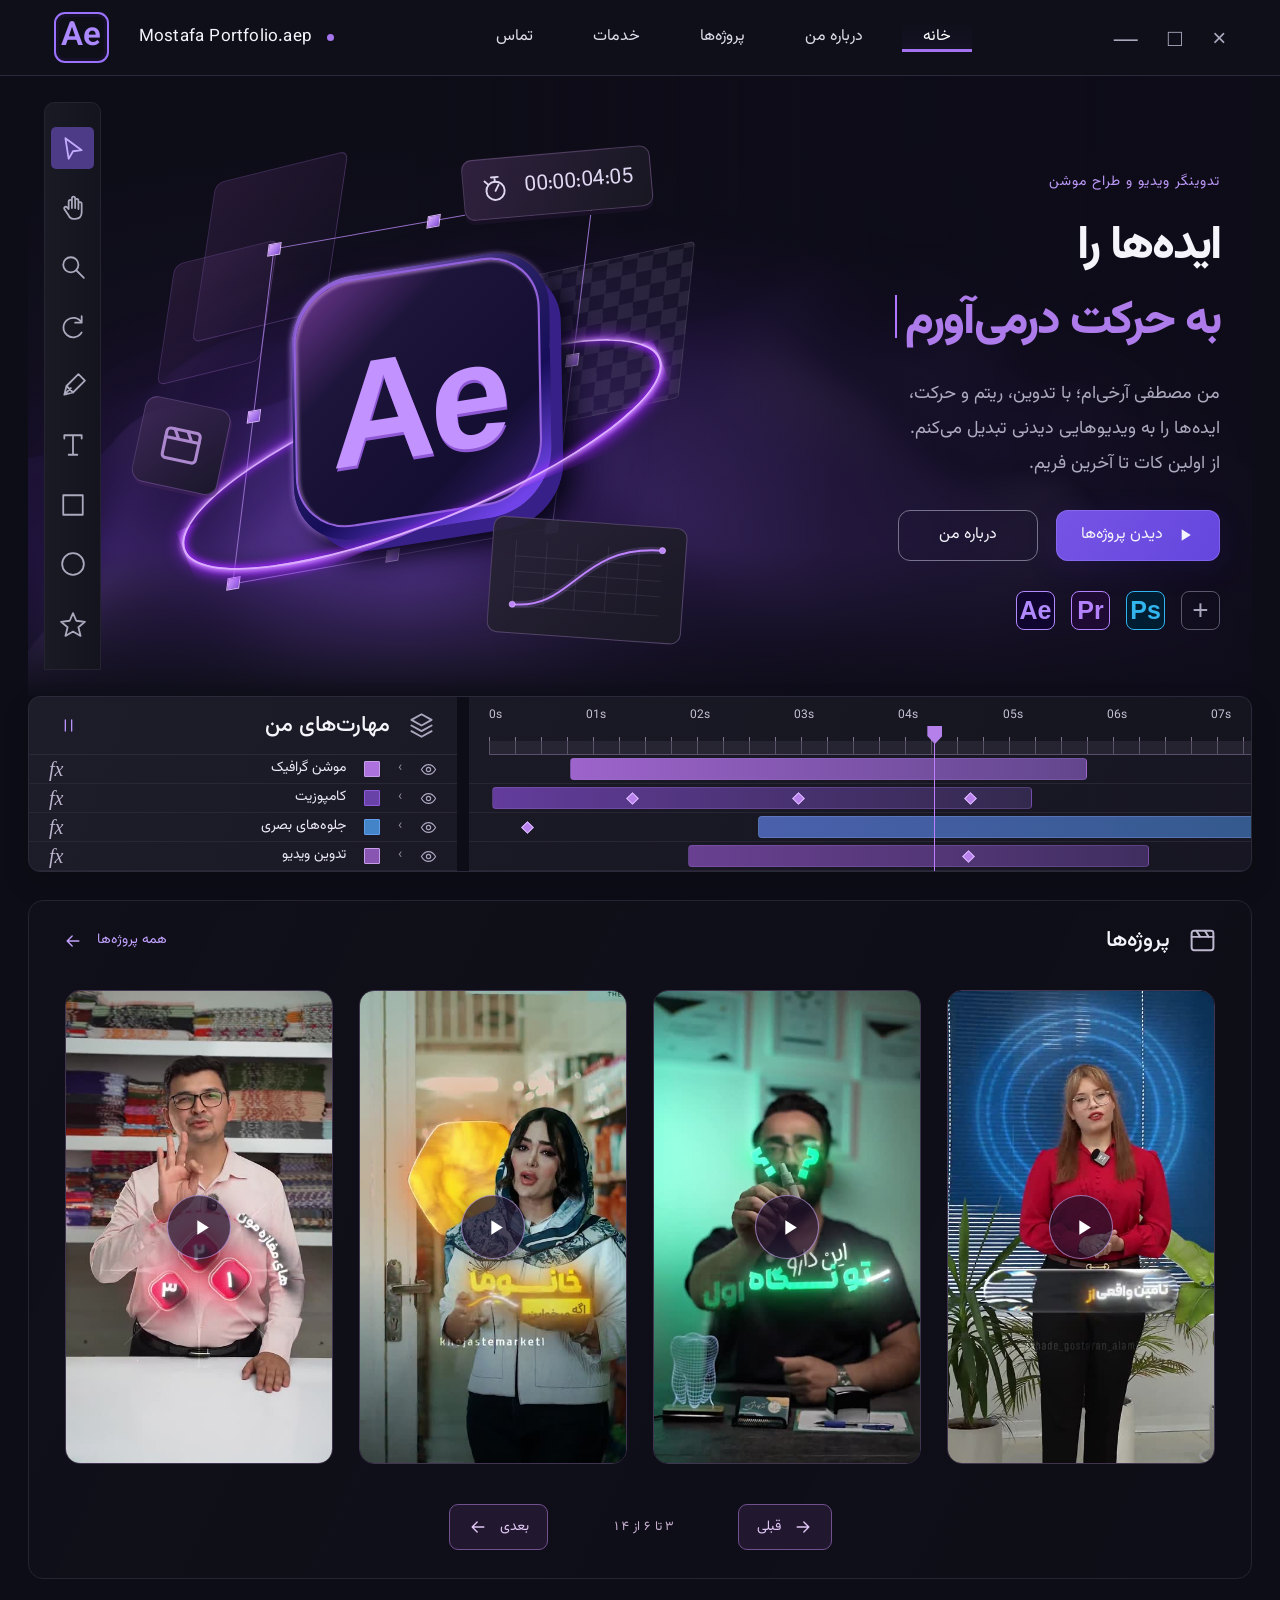
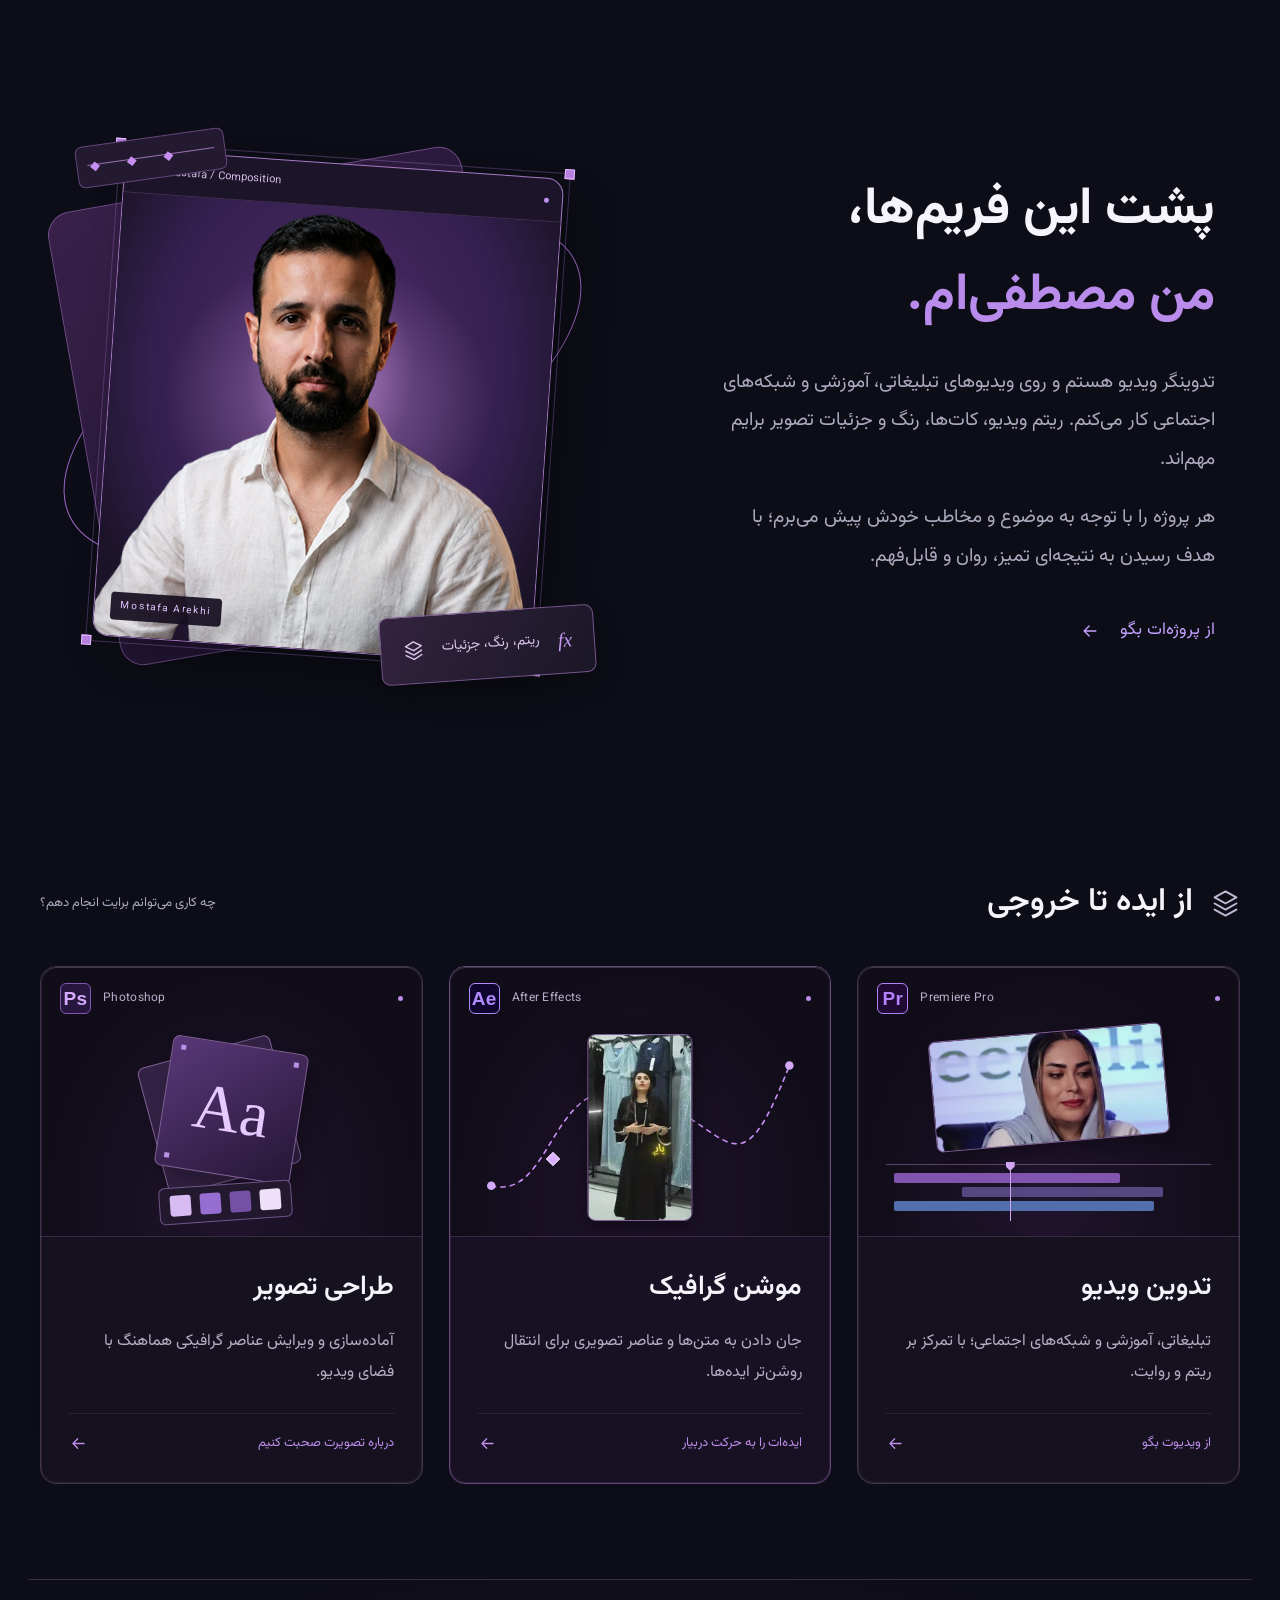
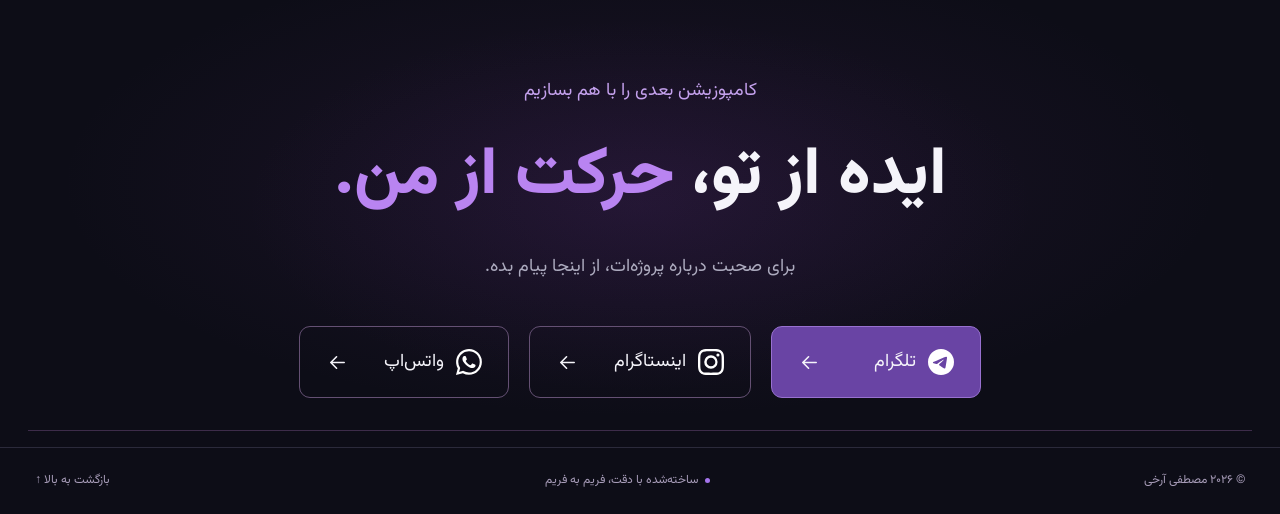
==== commit de625e00: "Keep the complete hero composition on mobile" ====
--- a/index.html
+++ b/index.html
@@ -1,5 +1,5 @@
 <!doctype html>
-<html lang="fa" dir="rtl"><head><meta charset="utf-8"><meta name="viewport" content="width=device-width,initial-scale=1"><meta name="description" content="پورتفولیوی مصطفی آرخی؛ تدوین ویدیو و موشن گرافیک"><meta name="theme-color" content="#0d0d17"><title>مصطفی آرخی | تدوین و موشن گرافیک</title><link rel="preconnect" href="https://fonts.googleapis.com"><link rel="preconnect" href="https://fonts.gstatic.com" crossorigin><link href="https://fonts.googleapis.com/css2?family=Vazirmatn:wght@400;500;600;700;800;900&display=swap" rel="stylesheet"><link rel="stylesheet" href="styles.css"><link rel="stylesheet" href="refinements.css?v=mobile-hero"><script src="script.js?v=gradient-waves" defer></script><link rel="stylesheet" href="assets/service-tilt.css"></head>
+<html lang="fa" dir="rtl"><head><meta charset="utf-8"><meta name="viewport" content="width=device-width,initial-scale=1"><meta name="description" content="پورتفولیوی مصطفی آرخی؛ تدوین ویدیو و موشن گرافیک"><meta name="theme-color" content="#0d0d17"><title>مصطفی آرخی | تدوین و موشن گرافیک</title><link rel="preconnect" href="https://fonts.googleapis.com"><link rel="preconnect" href="https://fonts.gstatic.com" crossorigin><link href="https://fonts.googleapis.com/css2?family=Vazirmatn:wght@400;500;600;700;800;900&display=swap" rel="stylesheet"><link rel="stylesheet" href="styles.css"><link rel="stylesheet" href="refinements.css?v=mobile-hero-layout"><script src="script.js?v=gradient-waves" defer></script><link rel="stylesheet" href="assets/service-tilt.css"></head>
 <body>
 <svg class="icon-defs" xmlns="http://www.w3.org/2000/svg"><defs>
 <symbol id="play" viewBox="0 0 24 24"><path d="m8 5 11 7-11 7Z"/></symbol><symbol id="pause" viewBox="0 0 24 24"><path d="M8 5v14M16 5v14"/></symbol>
--- a/refinements.css
+++ b/refinements.css
@@ -270,9 +270,30 @@
 }
 
 @media(max-width:640px){
- .hero .hero-art{margin:26px -16px -150px}
- .hero-art :is(.floating-plane,.checker-plane,.selection-box,.timecode,.floating-film,.curve-panel){display:none}
- .hero-art .ae-object{top:43px;left:calc(50% - 110px)}
- .hero-art .orbit{top:164px;left:4%;width:92%}
+ .hero .hero-art{
+  width:min(100%, 340px);
+  height:auto;
+  aspect-ratio:520 / 465;
+  margin:24px 0 4px;
+  transform:none;
+ }
+ .hero-art .hero-scene{
+  display:block;
+  position:absolute;
+  inset:50% auto auto 50%;
+  width:520px;
+  height:465px;
+  transform:translate(-50%,-50%) scale(var(--hero-scene-scale,.6));
+  isolation:isolate;
+ }
+ .hero-art .ae-object{left:calc(50% - 110px);top:112px}
+ .hero-art .orbit{left:5%;width:90%;top:224px}
+ .hero-art .selection-box{left:21%;width:58%;top:78px;height:308px}
+ .hero-art .plane-one{left:14%;top:40px}
+ .hero-art .plane-two{left:7%;top:121px}
+ .hero-art .floating-film{left:5%;top:252px}
+ .hero-art .checker-plane{right:4%;top:116px}
+ .hero-art .timecode{right:8%;top:19px}
+ .hero-art .curve-panel{right:6%;bottom:22px}
  .hero .hero-waves .gradient-waves-canvas{opacity:.44}
 }
